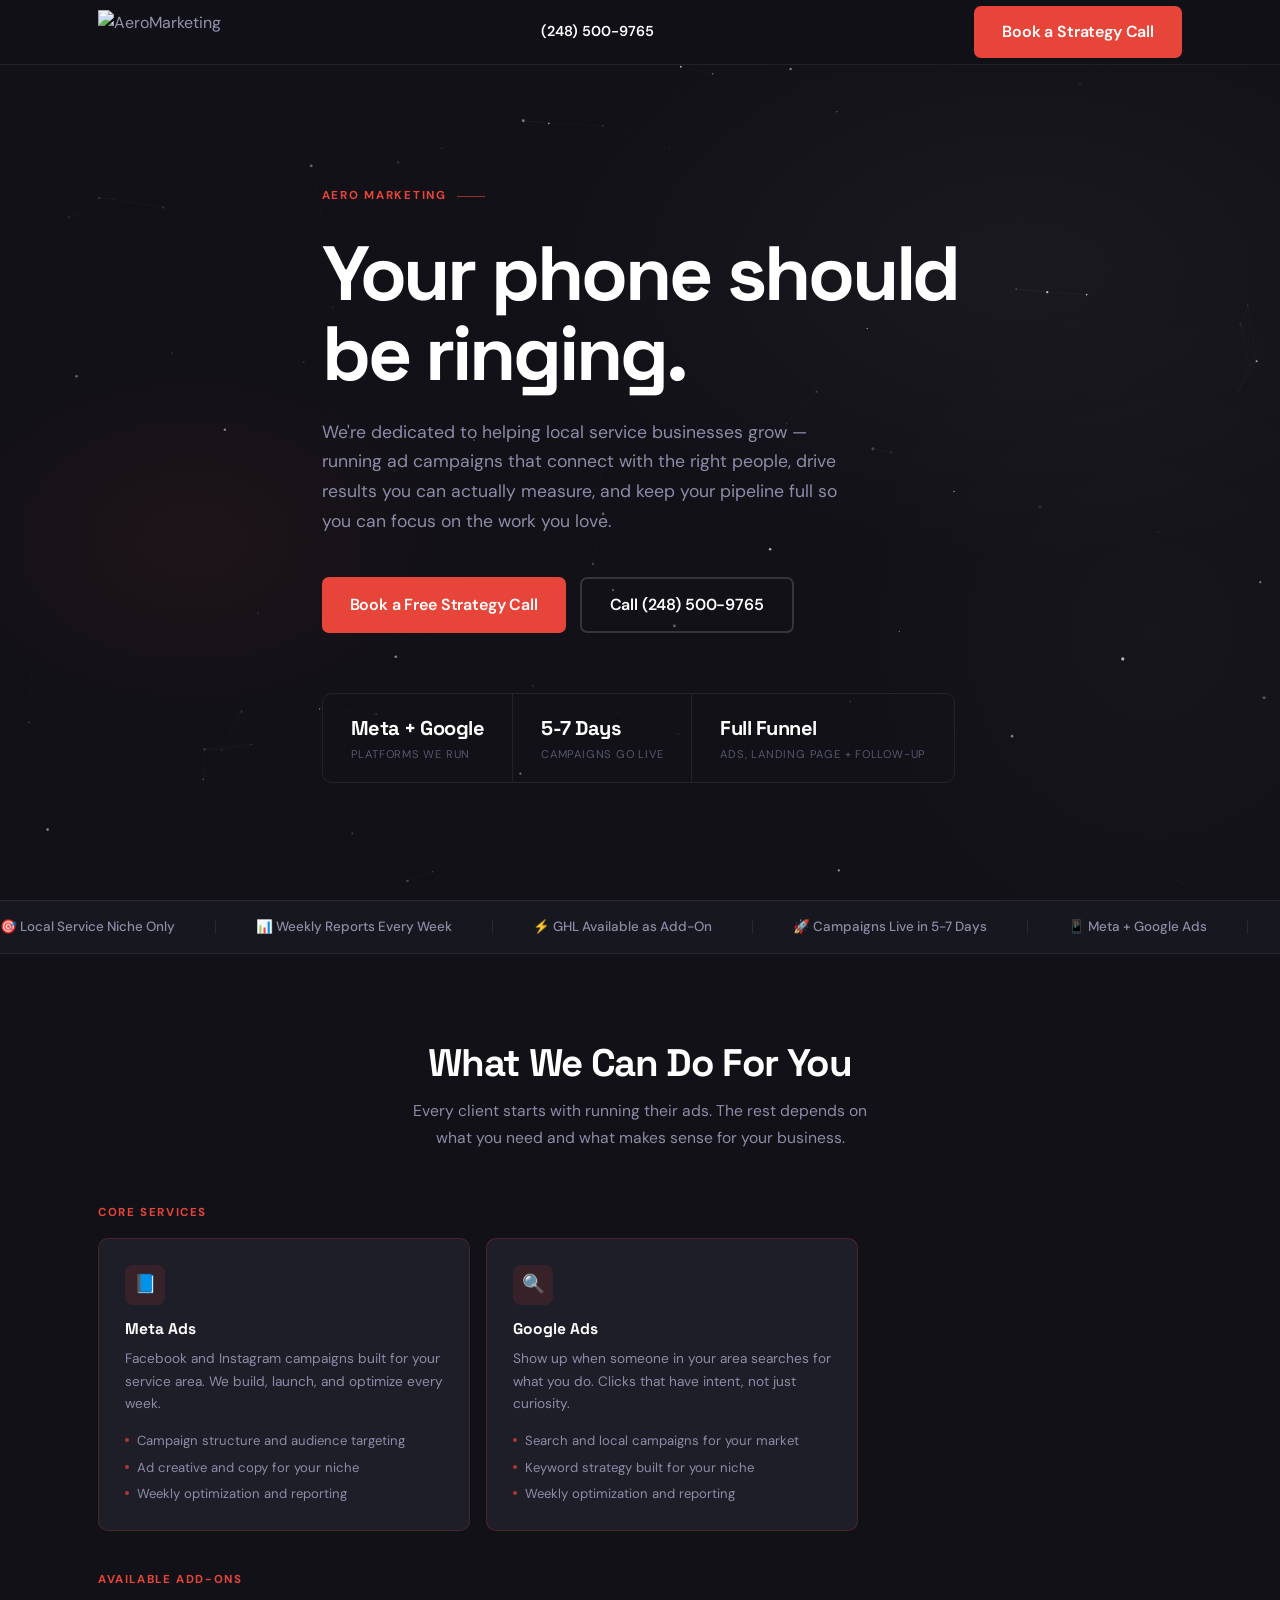
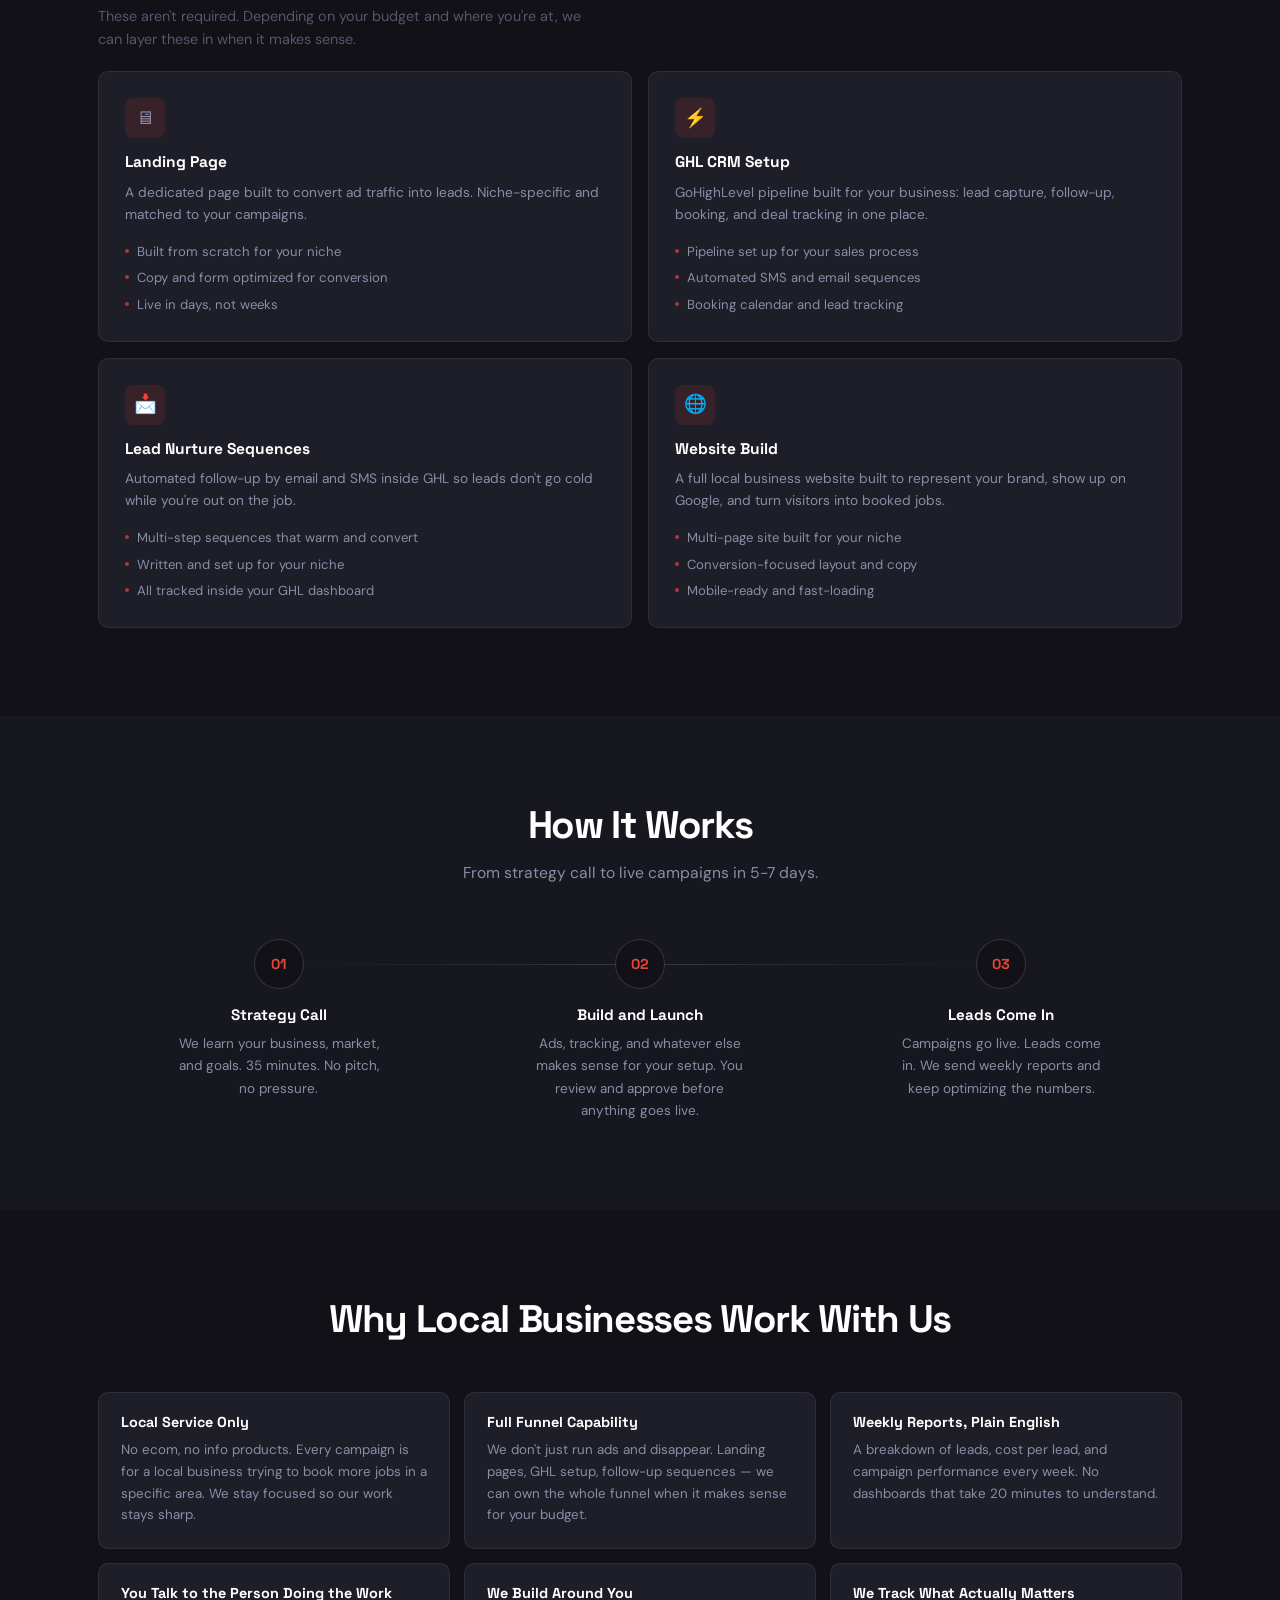
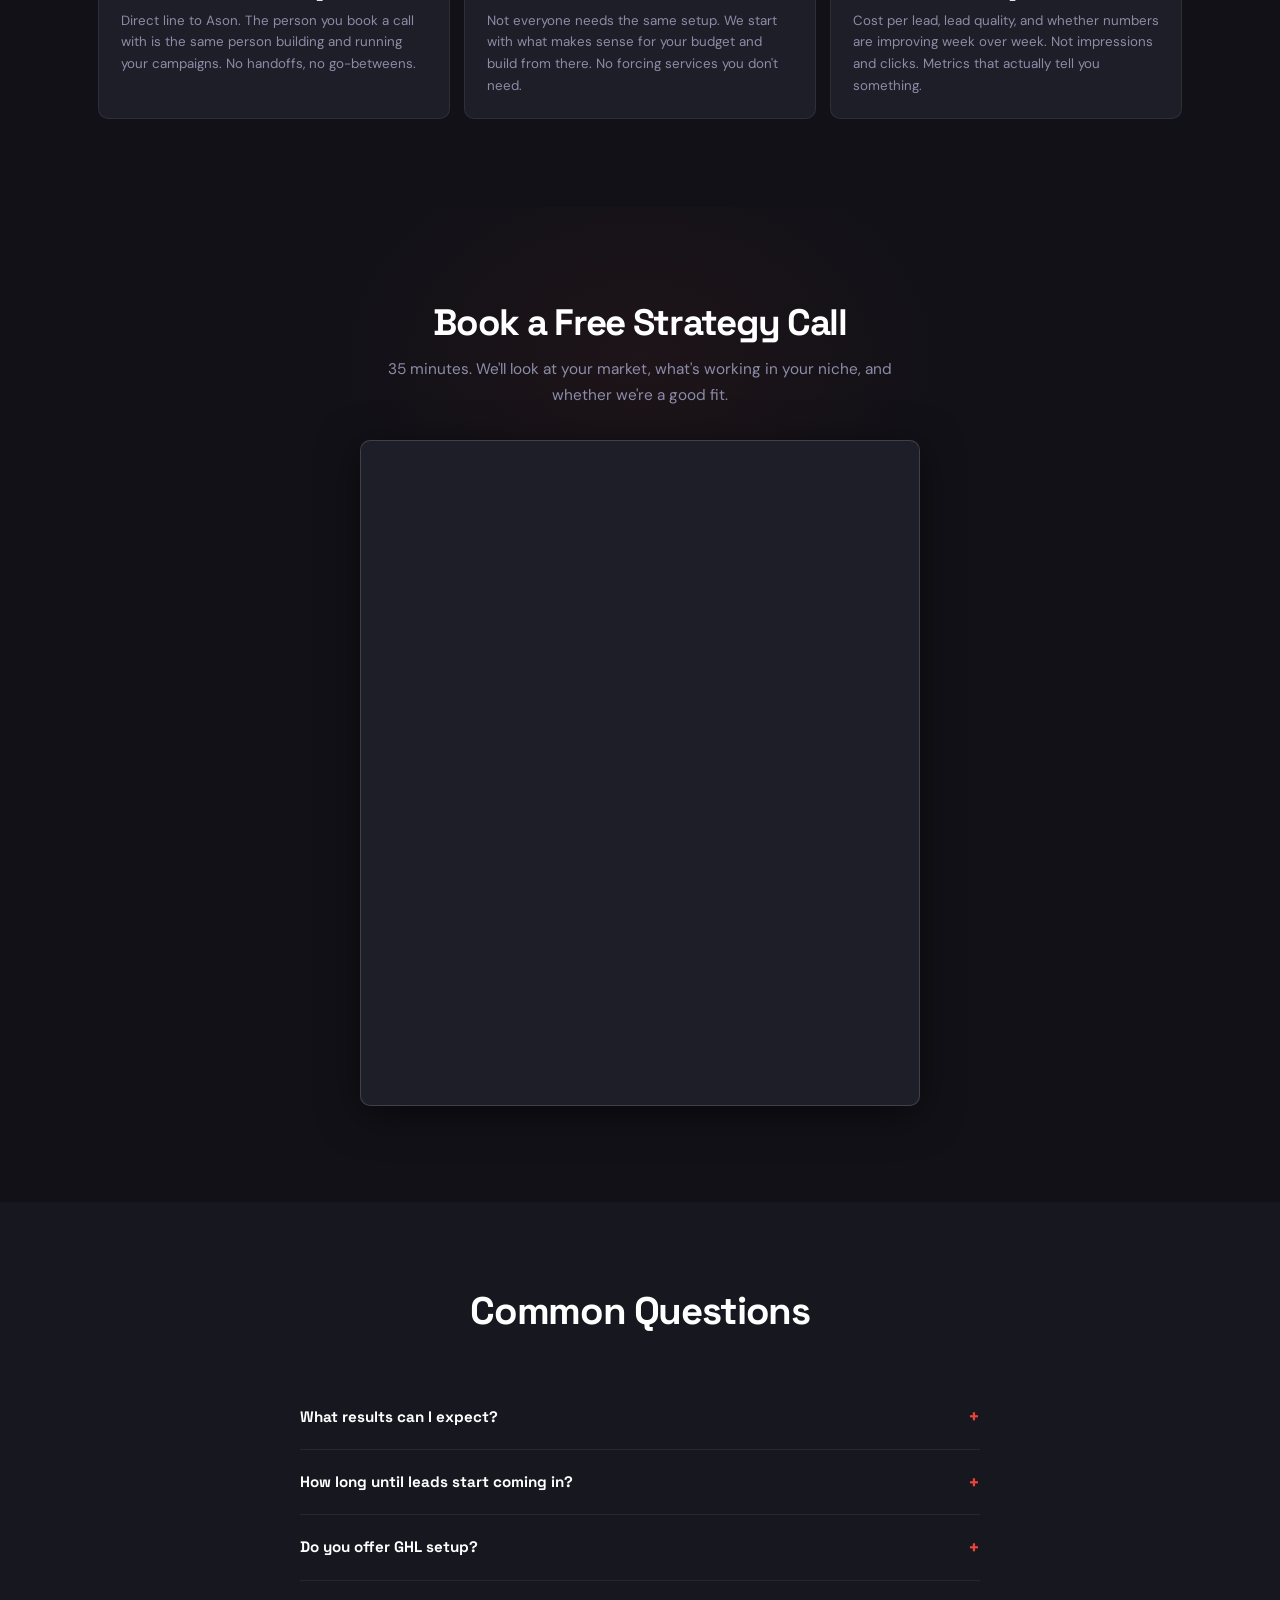
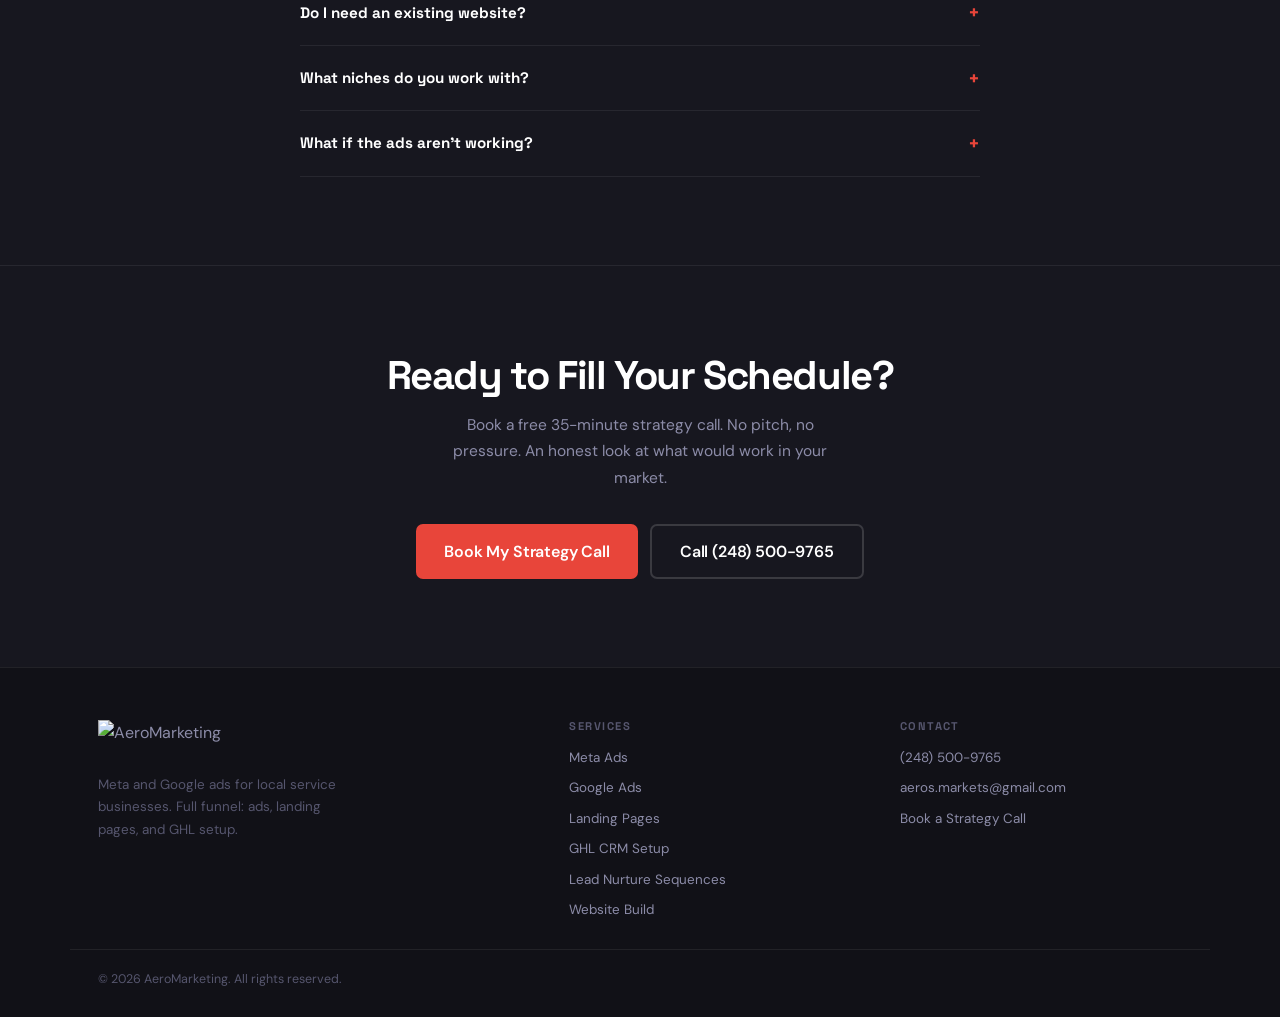
==== index.html @ 4df138ef "Add files via upload" ====
<!DOCTYPE html>
<html lang="en">
<head>
  <meta charset="UTF-8" />
  <meta name="viewport" content="width=device-width, initial-scale=1.0" />
  <title>AeroMarketing — Digital Marketing for Local Service Businesses</title>
  <meta name="description" content="AeroMarketing runs Meta and Google ads for local service businesses. More leads, more booked jobs. Book a free 35-min strategy call today." />
  <meta property="og:title" content="AeroMarketing — More Booked Jobs for Local Service Businesses" />
  <meta property="og:description" content="We run Meta and Google ads for local service businesses. Full funnel: ads, landing pages, GHL follow-up. Book a free strategy call." />
  <meta property="og:type" content="website" />
  <link rel="icon" type="image/png" href="Aero%20M%20png/ChatGPT%20Image%20Apr%2022%2C%202026%2C%2007_23_41%20PM.png" />
  <meta property="og:image" content="https://www.aeromarketing.org/Aero%20M%20png/ChatGPT%20Image%20Apr%2022%2C%202026%2C%2007_21_55%20PM.png" />
  <link rel="preconnect" href="https://fonts.googleapis.com" />
  <link rel="preconnect" href="https://fonts.gstatic.com" crossorigin />
  <link href="https://fonts.googleapis.com/css2?family=Space+Grotesk:wght@600;700;800&family=DM+Sans:wght@400;500;600&display=swap" rel="stylesheet" />
  <script type="application/ld+json">
  {
    "@context": "https://schema.org",
    "@type": "ProfessionalService",
    "name": "AeroMarketing",
    "telephone": "+12485009765",
    "email": "aeros.markets@gmail.com",
    "address": { "@type": "PostalAddress" },
    "priceRange": "$$"
  }
  </script>
  <style>
    :root {
      --bg:        #111117;
      --bg2:       #17171F;
      --card:      #1E1E28;
      --accent:    #E8453A;
      --accent-h:  #D13B30;
      --white:     #FFFFFF;
      --heading:   #FFFFFF;
      --body:      #8C8CA8;
      --muted:     #56566E;
      --border:    rgba(255,255,255,0.07);
      --border-w:  rgba(255,255,255,0.15);
      --radius:    10px;
      --radius-btn:7px;
      --shadow:    0 8px 40px rgba(0,0,0,0.5);
      --font-h:    'Space Grotesk', sans-serif;
      --font-b:    'DM Sans', sans-serif;
      --max:       1140px;
    }

    *, *::before, *::after { box-sizing: border-box; margin: 0; padding: 0; }
    html { scroll-behavior: smooth; }
    body { font-family: var(--font-b); background: var(--bg); color: var(--body); line-height: 1.6; -webkit-font-smoothing: antialiased; }
    h1,h2,h3,h4 { font-family: var(--font-h); color: var(--heading); line-height: 1.1; }
    a { color: inherit; text-decoration: none; }
    img { display: block; max-width: 100%; height: auto; }
    .wrap { max-width: var(--max); margin: 0 auto; padding: 0 28px; }

    /* ANIMATIONS */
    @media (prefers-reduced-motion: no-preference) {
      .rev { opacity: 0; transform: translateY(22px); transition: opacity .6s cubic-bezier(.23,1,.32,1), transform .6s cubic-bezier(.23,1,.32,1); }
      .rev.on { opacity: 1; transform: none; }
      .rev[data-d="1"] { transition-delay: 80ms; }
      .rev[data-d="2"] { transition-delay: 160ms; }
      .rev[data-d="3"] { transition-delay: 240ms; }
      .rev[data-d="4"] { transition-delay: 320ms; }
      .rev[data-d="5"] { transition-delay: 400ms; }
    }

    /* BUTTONS */
    .btn { display: inline-flex; align-items: center; justify-content: center; gap: 8px; font-family: var(--font-b); font-weight: 600; font-size: 1rem; min-height: 50px; padding: 13px 28px; border-radius: var(--radius-btn); border: none; cursor: pointer; text-decoration: none; white-space: nowrap; letter-spacing: -.01em; transition: background .18s cubic-bezier(.23,1,.32,1), transform .18s cubic-bezier(.23,1,.32,1), border-color .18s; }
    .btn-p { background: var(--accent); color: #fff; }
    .btn-o { background: transparent; color: var(--white); border: 2px solid var(--border-w); }
    @media (hover:hover) and (pointer:fine) {
      .btn-p:hover { background: var(--accent-h); transform: translateY(-2px); }
      .btn-o:hover { border-color: rgba(255,255,255,0.4); background: rgba(255,255,255,0.04); }
    }
    .btn-p:active, .btn-o:active { transform: scale(.97); transition-duration: 80ms; }

    /* HEADER */
    .hdr { position: fixed; top: 0; left: 0; right: 0; z-index: 200; background: rgba(17,17,23,.92); backdrop-filter: blur(18px); -webkit-backdrop-filter: blur(18px); border-bottom: 1px solid var(--border); }
    .hdr-in { max-width: var(--max); margin: 0 auto; padding: 0 28px; height: 64px; display: flex; align-items: center; justify-content: space-between; gap: 20px; }
    .hdr-logo img { height: 44px; width: auto; mix-blend-mode: screen; }
    .hdr-phone { font-weight: 600; font-size: .9rem; color: var(--heading); }
    .hdr-phone a { color: var(--heading); }
    @media (max-width: 768px) { .hdr-phone { display: none; } .hdr-in .btn { padding: 10px 16px; font-size: .875rem; min-height: 42px; } }

    /* HERO — full width, no fake visuals */
    .hero {
      min-height: 100dvh;
      display: flex; align-items: center;
      padding-top: 64px;
      position: relative; overflow: hidden;
    }
    /* Brand swoosh — animated orbs that slowly breathe */
    .hero::before {
      content: '';
      position: absolute; inset: 0;
      background:
        radial-gradient(ellipse 70% 60% at 80% 30%, rgba(255,255,255,0.035) 0%, transparent 55%),
        radial-gradient(ellipse 50% 80% at 90% 70%, rgba(255,255,255,0.02) 0%, transparent 50%),
        radial-gradient(ellipse 40% 40% at 15% 60%, rgba(232,69,58,0.06) 0%, transparent 55%);
      pointer-events: none;
      animation: hero-orb-pulse 16s ease-in-out infinite alternate;
    }
    @keyframes hero-orb-pulse {
      0%   { transform: scale(1) translate(0, 0); opacity: 1; }
      50%  { transform: scale(1.07) translate(1.5%, -2%); opacity: 0.82; }
      100% { transform: scale(0.96) translate(-1%, 1.5%); opacity: 0.95; }
    }
    .hero-inner { position: relative; z-index: 1; padding: 80px 0; }
    .hero-label {
      display: inline-flex; align-items: center; gap: 10px;
      font-size: .72rem; font-weight: 700; letter-spacing: .15em; text-transform: uppercase;
      color: var(--accent); margin-bottom: 28px;
    }
    .hero-label::after { content: ''; width: 28px; height: 1px; background: var(--accent); opacity: .6; }
    .hero h1 {
      font-size: clamp(2.8rem, 6vw, 5rem);
      font-weight: 800; letter-spacing: -.04em;
      color: var(--white); max-width: 760px;
      line-height: 1.04; margin-bottom: 24px;
    }
    .hero-sub {
      font-size: 1.1rem; color: var(--body);
      max-width: 520px; margin-bottom: 40px; line-height: 1.7;
    }
    .hero-ctas { display: flex; gap: 14px; flex-wrap: wrap; margin-bottom: 60px; }
    .hero-stats { display: flex; gap: 0; flex-wrap: wrap; border: 1px solid var(--border); border-radius: var(--radius); overflow: hidden; width: fit-content; }
    .hero-stat { padding: 18px 28px; border-right: 1px solid var(--border); }
    .hero-stat:last-child { border-right: none; }
    .stat-v { display: block; font-family: var(--font-h); font-size: 1.25rem; font-weight: 800; color: var(--white); letter-spacing: -.025em; }
    .stat-l { display: block; font-size: .7rem; color: var(--muted); letter-spacing: .07em; text-transform: uppercase; margin-top: 2px; }
    @media (max-width: 640px) { .hero h1 { font-size: clamp(2.2rem, 9vw, 3rem); } .hero-stats { width: 100%; } .hero-stat { flex: 1; padding: 14px 16px; } }

    /* TRUST BAR */
    .trust { background: var(--bg2); border-top: 1px solid var(--border); border-bottom: 1px solid var(--border); padding: 15px 0; overflow: hidden; }
    .trust-track { display: flex; align-items: center; gap: 40px; width: max-content; animation: trust-scroll 24s linear infinite; }
    .trust:hover .trust-track { animation-play-state: paused; }
    @keyframes trust-scroll { from { transform: translateX(0); } to { transform: translateX(-50%); } }
    .ti { display: flex; align-items: center; gap: 8px; font-size: .84rem; font-weight: 500; color: var(--body); white-space: nowrap; }
    .ti-sep { width: 1px; height: 14px; background: var(--border); flex-shrink: 0; }
    @media (max-width: 640px) { .ti-sep { display: none; } }

    /* SECTIONS */
    .sec { padding: 88px 0; }
    .sec-alt { background: var(--bg2); }
    .sec-hd { text-align: center; margin-bottom: 52px; }
    .sec-hd h2 { font-size: clamp(1.7rem, 3vw, 2.4rem); font-weight: 800; letter-spacing: -.035em; margin-bottom: 14px; }
    .sec-hd p { font-size: .98rem; color: var(--body); max-width: 480px; margin: 0 auto; line-height: 1.72; }

    /* SERVICES */
    .svc-label { font-size: .72rem; font-weight: 700; letter-spacing: .14em; text-transform: uppercase; color: var(--accent); margin-bottom: 16px; }
    .svc-addon-note { font-size: .9rem; color: var(--muted); margin-bottom: 20px; max-width: 500px; line-height: 1.6; }
    .svc-grid { display: grid; grid-template-columns: repeat(3,1fr); gap: 16px; }
    .svc-core { grid-template-columns: repeat(2,1fr); max-width: 760px; }
    .svc-addons { grid-template-columns: repeat(2,1fr); }
    @media (max-width: 880px) { .svc-grid { grid-template-columns: repeat(2,1fr); } .svc-core { max-width: 100%; } }
    @media (max-width: 520px) { .svc-grid { grid-template-columns: 1fr; } .svc-core { grid-template-columns: 1fr; } .svc-addons { grid-template-columns: 1fr; } }
    .svc-card { background: var(--card); border: 1px solid var(--border); border-radius: var(--radius); padding: 26px; transition: border-color .2s cubic-bezier(.23,1,.32,1), transform .2s cubic-bezier(.23,1,.32,1); }
    .svc-featured { border-color: rgba(232,69,58,0.2); }
    @media (hover:hover) and (pointer:fine) { .svc-card:hover { border-color: rgba(232,69,58,0.4); transform: translateY(-3px); } }
    .svc-icon { width: 40px; height: 40px; background: rgba(232,69,58,0.12); border-radius: 8px; display: flex; align-items: center; justify-content: center; font-size: 1.15rem; margin-bottom: 16px; }
    .svc-card h3 { font-size: .97rem; font-weight: 700; margin-bottom: 9px; }
    .svc-card p { font-size: .855rem; color: var(--body); line-height: 1.65; margin-bottom: 16px; }
    .svc-list { list-style: none; display: flex; flex-direction: column; gap: 7px; }
    .svc-list li { font-size: .82rem; color: var(--body); display: flex; align-items: flex-start; gap: 8px; line-height: 1.5; }
    .svc-list li::before { content: ''; width: 4px; height: 4px; background: var(--accent); border-radius: 50%; flex-shrink: 0; margin-top: 7px; opacity: .7; }

    /* PROCESS */
    .proc-grid { display: grid; grid-template-columns: repeat(3,1fr); position: relative; }
    .proc-line { position: absolute; top: 25px; left: calc(16.67% + 16px); right: calc(16.67% + 16px); height: 1px; background: linear-gradient(90deg, transparent, var(--border-w), transparent); }
    @media (max-width: 720px) { .proc-grid { grid-template-columns: 1fr; gap: 32px; } .proc-line { display: none; } }
    .proc-step { padding: 0 20px; text-align: center; }
    .proc-num { width: 50px; height: 50px; background: var(--bg); border: 1px solid var(--border-w); border-radius: 50%; display: flex; align-items: center; justify-content: center; font-family: var(--font-h); font-size: .9rem; font-weight: 800; color: var(--accent); margin: 0 auto 18px; position: relative; z-index: 1; }
    .proc-step h3 { font-size: .95rem; font-weight: 700; color: var(--white); margin-bottom: 9px; }
    .proc-step p { font-size: .845rem; color: var(--body); line-height: 1.65; max-width: 210px; margin: 0 auto; }

    /* WHY */
    .why-grid { display: grid; grid-template-columns: repeat(3,1fr); gap: 14px; }
    @media (max-width: 880px) { .why-grid { grid-template-columns: repeat(2,1fr); } }
    @media (max-width: 520px) { .why-grid { grid-template-columns: 1fr; } }
    .why-card { background: var(--card); border: 1px solid var(--border); border-radius: var(--radius); padding: 22px; transition: border-color .2s cubic-bezier(.23,1,.32,1); }
    @media (hover:hover) and (pointer:fine) { .why-card:hover { border-color: var(--border-w); } }
    .why-card h4 { font-size: .9rem; font-weight: 700; color: var(--white); margin-bottom: 8px; }
    .why-card p { font-size: .835rem; color: var(--body); line-height: 1.62; }

    /* BOOKING */
    .book-sec { padding: 96px 0; background: var(--bg); position: relative; overflow: hidden; }
    .book-sec::before { content: ''; position: absolute; top: -10%; left: 50%; transform: translateX(-50%); width: 700px; height: 500px; background: radial-gradient(ellipse, rgba(232,69,58,0.06) 0%, transparent 65%); pointer-events: none; }
    .book-wrap { max-width: 560px; margin: 0 auto; position: relative; }
    .book-hd { text-align: center; margin-bottom: 32px; }
    .book-hd h2 { font-size: clamp(1.7rem, 3vw, 2.3rem); font-weight: 800; letter-spacing: -.035em; margin-bottom: 12px; }
    .book-hd p { font-size: .96rem; color: var(--body); line-height: 1.72; }

    /* Form card */
    .form-card { background: var(--card); border: 1px solid var(--border-w); border-radius: var(--radius); padding: 32px; box-shadow: var(--shadow); }
    .ghl-slot { min-height: 8px; }
    #ghl-calendar { width: 100%; }
    #ghl-calendar iframe { width: 100%; min-height: 600px; border: none; border-radius: var(--radius); display: block; }

    /* FAQ */
    .faq-wrap { max-width: 680px; margin: 0 auto; }
    .faq-item { border-bottom: 1px solid var(--border); }
    .faq-q { display: flex; align-items: center; justify-content: space-between; padding: 20px 0; cursor: pointer; font-family: var(--font-h); font-size: .95rem; font-weight: 700; color: var(--white); gap: 16px; user-select: none; }
    .faq-ico { font-size: 1.2rem; color: var(--accent); flex-shrink: 0; line-height: 1; transition: transform .3s cubic-bezier(.23,1,.32,1); }
    .faq-item.on .faq-ico { transform: rotate(45deg); }
    .faq-a { max-height: 0; overflow: hidden; transition: max-height .4s cubic-bezier(.23,1,.32,1), padding-bottom .3s cubic-bezier(.23,1,.32,1); }
    .faq-item.on .faq-a { max-height: 280px; padding-bottom: 18px; }
    .faq-a p { font-size: .91rem; color: var(--body); line-height: 1.75; }

    /* FINAL CTA */
    .fcta { background: var(--bg2); text-align: center; padding: 88px 24px; border-top: 1px solid var(--border); }
    .fcta h2 { font-size: clamp(1.65rem, 3.2vw, 2.5rem); font-weight: 800; letter-spacing: -.035em; margin-bottom: 14px; max-width: 540px; margin-left: auto; margin-right: auto; }
    .fcta p { font-size: .97rem; color: var(--body); margin-bottom: 32px; max-width: 400px; margin-left: auto; margin-right: auto; line-height: 1.72; }
    .fcta-btns { display: flex; gap: 12px; justify-content: center; flex-wrap: wrap; }

    /* FOOTER */
    .footer { background: var(--bg); border-top: 1px solid var(--border); padding: 52px 0 28px; }
    .footer-in { max-width: var(--max); margin: 0 auto; padding: 0 28px; display: grid; grid-template-columns: 1.5fr 1fr 1fr; gap: 48px; }
    @media (max-width: 720px) { .footer-in { grid-template-columns: 1fr; gap: 28px; } }
    .footer-logo img { height: 40px; margin-bottom: 14px; }
    .footer-tag { font-size: .84rem; color: var(--muted); line-height: 1.65; max-width: 250px; }
    .fc h4 { font-size: .7rem; font-weight: 700; letter-spacing: .13em; text-transform: uppercase; color: var(--muted); margin-bottom: 14px; }
    .fc ul { list-style: none; display: flex; flex-direction: column; gap: 9px; }
    .fc ul li { font-size: .84rem; color: var(--body); }
    .fc ul li a { color: var(--body); transition: color .15s; }
    @media (hover:hover) and (pointer:fine) { .fc ul li a:hover { color: var(--white); } }
    .footer-bot { max-width: var(--max); margin: 28px auto 0; padding: 20px 28px 0; border-top: 1px solid var(--border); display: flex; align-items: center; justify-content: space-between; flex-wrap: wrap; gap: 10px; }
    .footer-copy { font-size: .78rem; color: var(--muted); }

    /* MOBILE STICKY */
    @media (max-width: 768px) {
      .mob-sticky { position: fixed; bottom: 0; left: 0; right: 0; z-index: 999; display: flex; background: #1A1A22; border-top: 1px solid var(--border-w); padding: 10px 14px; gap: 9px; }
      .mob-sticky a { flex: 1; min-height: 48px; font-size: .88rem; }
      body { padding-bottom: 72px; }
    }
    @media (min-width: 769px) { .mob-sticky { display: none; } }
  </style>
</head>
<body>

<!-- HEADER -->
<header class="hdr">
  <div class="hdr-in">
    <div class="hdr-logo">
      <a href="#top"><img src="Aero%20M%20png/ChatGPT%20Image%20May%202%2C%202026%2C%2001_08_18%20PM.png" alt="AeroMarketing" /></a>
    </div>
    <div class="hdr-phone"><a href="tel:+12485009765">(248) 500-9765</a></div>
    <a href="#booking" class="btn btn-p">Book a Strategy Call</a>
  </div>
</header>

<!-- HERO -->
<section class="hero" id="top">
  <canvas id="hero-cvs" style="position:absolute;inset:0;width:100%;height:100%;pointer-events:none;z-index:0;"></canvas>
  <div class="wrap hero-inner">
    <div class="hero-label rev">Aero Marketing</div>
    <h1 class="rev" data-d="1">Your phone should<br />be ringing.</h1>
    <p class="hero-sub rev" data-d="2">We're dedicated to helping local service businesses grow — running ad campaigns that connect with the right people, drive results you can actually measure, and keep your pipeline full so you can focus on the work you love.</p>
    <div class="hero-ctas rev" data-d="3">
      <a href="#booking" class="btn btn-p">Book a Free Strategy Call</a>
      <a href="tel:+12485009765" class="btn btn-o">Call (248) 500-9765</a>
    </div>
    <div class="hero-stats rev" data-d="4">
      <div class="hero-stat">
        <span class="stat-v">Meta + Google</span>
        <span class="stat-l">Platforms we run</span>
      </div>
      <div class="hero-stat">
        <span class="stat-v">5-7 Days</span>
        <span class="stat-l">Campaigns go live</span>
      </div>
      <div class="hero-stat">
        <span class="stat-v">Full Funnel</span>
        <span class="stat-l">Ads, landing page + follow-up</span>
      </div>
    </div>
  </div>
</section>

<!-- TRUST BAR -->
<div class="trust">
  <div class="trust-track">
    <div class="ti">🎯 Local Service Niche Only</div>
    <div class="ti-sep"></div>
    <div class="ti">📊 Weekly Reports Every Week</div>
    <div class="ti-sep"></div>
    <div class="ti">⚡ GHL Available as Add-On</div>
    <div class="ti-sep"></div>
    <div class="ti">🚀 Campaigns Live in 5-7 Days</div>
    <div class="ti-sep"></div>
    <div class="ti">📱 Meta + Google Ads</div>
    <div class="ti-sep"></div>
    <div class="ti">💬 Direct Line to Your Strategist</div>
    <div class="ti-sep"></div>
    <!-- duplicate for seamless loop -->
    <div class="ti">🎯 Local Service Niche Only</div>
    <div class="ti-sep"></div>
    <div class="ti">📊 Weekly Reports Every Week</div>
    <div class="ti-sep"></div>
    <div class="ti">⚡ GHL Available as Add-On</div>
    <div class="ti-sep"></div>
    <div class="ti">🚀 Campaigns Live in 5-7 Days</div>
    <div class="ti-sep"></div>
    <div class="ti">📱 Meta + Google Ads</div>
    <div class="ti-sep"></div>
    <div class="ti">💬 Direct Line to Your Strategist</div>
    <div class="ti-sep"></div>
  </div>
</div>

<!-- SERVICES -->
<section class="sec" id="services">
  <div class="wrap">
    <div class="sec-hd">
      <h2 class="rev">What We Can Do For You</h2>
      <p class="rev" data-d="1">Every client starts with running their ads. The rest depends on what you need and what makes sense for your business.</p>
    </div>

    <div class="svc-label rev">Core Services</div>
    <div class="svc-grid svc-core">
      <div class="svc-card svc-featured rev">
        <div class="svc-icon">📘</div>
        <h3>Meta Ads</h3>
        <p>Facebook and Instagram campaigns built for your service area. We build, launch, and optimize every week.</p>
        <ul class="svc-list">
          <li>Campaign structure and audience targeting</li>
          <li>Ad creative and copy for your niche</li>
          <li>Weekly optimization and reporting</li>
        </ul>
      </div>
      <div class="svc-card svc-featured rev" data-d="1">
        <div class="svc-icon">🔍</div>
        <h3>Google Ads</h3>
        <p>Show up when someone in your area searches for what you do. Clicks that have intent, not just curiosity.</p>
        <ul class="svc-list">
          <li>Search and local campaigns for your market</li>
          <li>Keyword strategy built for your niche</li>
          <li>Weekly optimization and reporting</li>
        </ul>
      </div>
    </div>

    <div class="svc-label rev" style="margin-top:40px">Available Add-Ons</div>
    <p class="svc-addon-note rev" data-d="1">These aren't required. Depending on your budget and where you're at, we can layer these in when it makes sense.</p>
    <div class="svc-grid svc-addons">
      <div class="svc-card rev" data-d="1">
        <div class="svc-icon">🖥</div>
        <h3>Landing Page</h3>
        <p>A dedicated page built to convert ad traffic into leads. Niche-specific and matched to your campaigns.</p>
        <ul class="svc-list">
          <li>Built from scratch for your niche</li>
          <li>Copy and form optimized for conversion</li>
          <li>Live in days, not weeks</li>
        </ul>
      </div>
      <div class="svc-card rev" data-d="2">
        <div class="svc-icon">⚡</div>
        <h3>GHL CRM Setup</h3>
        <p>GoHighLevel pipeline built for your business: lead capture, follow-up, booking, and deal tracking in one place.</p>
        <ul class="svc-list">
          <li>Pipeline set up for your sales process</li>
          <li>Automated SMS and email sequences</li>
          <li>Booking calendar and lead tracking</li>
        </ul>
      </div>
      <div class="svc-card rev" data-d="3">
        <div class="svc-icon">📩</div>
        <h3>Lead Nurture Sequences</h3>
        <p>Automated follow-up by email and SMS inside GHL so leads don't go cold while you're out on the job.</p>
        <ul class="svc-list">
          <li>Multi-step sequences that warm and convert</li>
          <li>Written and set up for your niche</li>
          <li>All tracked inside your GHL dashboard</li>
        </ul>
      </div>
      <div class="svc-card rev" data-d="4">
        <div class="svc-icon">🌐</div>
        <h3>Website Build</h3>
        <p>A full local business website built to represent your brand, show up on Google, and turn visitors into booked jobs.</p>
        <ul class="svc-list">
          <li>Multi-page site built for your niche</li>
          <li>Conversion-focused layout and copy</li>
          <li>Mobile-ready and fast-loading</li>
        </ul>
      </div>
    </div>
  </div>
</section>

<!-- PROCESS -->
<section class="sec sec-alt" id="process">
  <div class="wrap">
    <div class="sec-hd">
      <h2 class="rev">How It Works</h2>
      <p class="rev" data-d="1">From strategy call to live campaigns in 5-7 days.</p>
    </div>
    <div class="proc-grid">
      <div class="proc-line"></div>
      <div class="proc-step rev">
        <div class="proc-num">01</div>
        <h3>Strategy Call</h3>
        <p>We learn your business, market, and goals. 35 minutes. No pitch, no pressure.</p>
      </div>
      <div class="proc-step rev" data-d="1">
        <div class="proc-num">02</div>
        <h3>Build and Launch</h3>
        <p>Ads, tracking, and whatever else makes sense for your setup. You review and approve before anything goes live.</p>
      </div>
      <div class="proc-step rev" data-d="2">
        <div class="proc-num">03</div>
        <h3>Leads Come In</h3>
        <p>Campaigns go live. Leads come in. We send weekly reports and keep optimizing the numbers.</p>
      </div>
    </div>
  </div>
</section>

<!-- WHY US -->
<section class="sec" id="why">
  <div class="wrap">
    <div class="sec-hd">
      <h2 class="rev">Why Local Businesses Work With Us</h2>
    </div>
    <div class="why-grid">
      <div class="why-card rev">
        <h4>Local Service Only</h4>
        <p>No ecom, no info products. Every campaign is for a local business trying to book more jobs in a specific area. We stay focused so our work stays sharp.</p>
      </div>
      <div class="why-card rev" data-d="1">
        <h4>Full Funnel Capability</h4>
        <p>We don't just run ads and disappear. Landing pages, GHL setup, follow-up sequences — we can own the whole funnel when it makes sense for your budget.</p>
      </div>
      <div class="why-card rev" data-d="2">
        <h4>Weekly Reports, Plain English</h4>
        <p>A breakdown of leads, cost per lead, and campaign performance every week. No dashboards that take 20 minutes to understand.</p>
      </div>
      <div class="why-card rev" data-d="3">
        <h4>You Talk to the Person Doing the Work</h4>
        <p>Direct line to Ason. The person you book a call with is the same person building and running your campaigns. No handoffs, no go-betweens.</p>
      </div>
      <div class="why-card rev" data-d="4">
        <h4>We Build Around You</h4>
        <p>Not everyone needs the same setup. We start with what makes sense for your budget and build from there. No forcing services you don't need.</p>
      </div>
      <div class="why-card rev" data-d="5">
        <h4>We Track What Actually Matters</h4>
        <p>Cost per lead, lead quality, and whether numbers are improving week over week. Not impressions and clicks. Metrics that actually tell you something.</p>
      </div>
    </div>
  </div>
</section>

<!-- BOOKING -->
<section class="book-sec" id="booking">
  <div class="wrap">
    <div class="book-wrap">
      <div class="book-hd">
        <h2 class="rev">Book a Free Strategy Call</h2>
        <p class="rev" data-d="1">35 minutes. We'll look at your market, what's working in your niche, and whether we're a good fit.</p>
      </div>
      <div class="form-card rev" data-d="2">
        <div id="ghl-calendar">
          <iframe src="https://api.leadconnectorhq.com/widget/booking/YIvQVUN5PK03oQmG3M1G" style="width: 100%;border:none;overflow: hidden;" scrolling="no" id="YIvQVUN5PK03oQmG3M1G_1781133193835"></iframe>
          <script src="https://link.msgsndr.com/js/form_embed.js" type="text/javascript"></script>
        </div>
      </div>
    </div>
  </div>
</section>

<!-- FAQ -->
<section class="sec sec-alt" id="faq">
  <div class="wrap">
    <div class="sec-hd">
      <h2 class="rev">Common Questions</h2>
    </div>
    <div class="faq-wrap rev">
      <div class="faq-item">
        <div class="faq-q">What results can I expect? <span class="faq-ico">+</span></div>
        <div class="faq-a"><p>We don't promise specific numbers. What we do is build campaigns around what's working in your niche right now, test fast, and optimize every week. The goal is a cost per lead that makes financial sense for your business.</p></div>
      </div>
      <div class="faq-item">
        <div class="faq-q">How long until leads start coming in? <span class="faq-ico">+</span></div>
        <div class="faq-a"><p>Most campaigns go live within 5-7 business days. Leads can come in on day one. The first 2-4 weeks is the learning phase where we tighten targeting and creative. Some find their rhythm in week one. Some take a month. Honest answer.</p></div>
      </div>
      <div class="faq-item">
        <div class="faq-q">Do you offer GHL setup? <span class="faq-ico">+</span></div>
        <div class="faq-a"><p>Yes, it's an available add-on. If you want your pipeline, follow-up sequences, and booking calendar set up inside GoHighLevel, we can build that out. It's not required - if you've already got a system that works or just want to start with ads, we can do that too.</p></div>
      </div>
      <div class="faq-item">
        <div class="faq-q">Do I need an existing website? <span class="faq-ico">+</span></div>
        <div class="faq-a"><p>No. We build a dedicated landing page for your campaigns. Purpose-built landing pages outperform regular websites for paid ad traffic every time. Your main site stays out of the equation.</p></div>
      </div>
      <div class="faq-item">
        <div class="faq-q">What niches do you work with? <span class="faq-ico">+</span></div>
        <div class="faq-a"><p>Window washing, concrete and hardscape, roofing, HVAC, and a few others. We stay focused so our campaigns stay sharp. If your niche isn't listed, book a call and we'll be straight with you about whether we can help.</p></div>
      </div>
      <div class="faq-item">
        <div class="faq-q">What if the ads aren't working? <span class="faq-ico">+</span></div>
        <div class="faq-a"><p>We optimize every week. If something isn't performing, we change it. You'll know exactly what's happening through plain-English weekly reports. We don't hide behind vanity metrics or wait for you to ask.</p></div>
      </div>
    </div>
  </div>
</section>

<!-- FINAL CTA -->
<section class="fcta">
  <h2 class="rev">Ready to Fill Your Schedule?</h2>
  <p class="rev" data-d="1">Book a free 35-minute strategy call. No pitch, no pressure. An honest look at what would work in your market.</p>
  <div class="fcta-btns rev" data-d="2">
    <a href="#booking" class="btn btn-p">Book My Strategy Call</a>
    <a href="tel:+12485009765" class="btn btn-o">Call (248) 500-9765</a>
  </div>
</section>

<!-- FOOTER -->
<footer class="footer">
  <div class="footer-in">
    <div>
      <div class="footer-logo">
        <img src="Aero%20M%20png/ChatGPT%20Image%20May%202%2C%202026%2C%2001_08_18%20PM.png" alt="AeroMarketing" />
      </div>
      <p class="footer-tag">Meta and Google ads for local service businesses. Full funnel: ads, landing pages, and GHL setup.</p>
    </div>
    <div class="fc">
      <h4>Services</h4>
      <ul>
        <li>Meta Ads</li>
        <li>Google Ads</li>
        <li>Landing Pages</li>
        <li>GHL CRM Setup</li>
        <li>Lead Nurture Sequences</li>
        <li>Website Build</li>
      </ul>
    </div>
    <div class="fc">
      <h4>Contact</h4>
      <ul>
        <li><a href="tel:+12485009765">(248) 500-9765</a></li>
        <li><a href="mailto:aeros.markets@gmail.com">aeros.markets@gmail.com</a></li>
        <li><a href="#booking">Book a Strategy Call</a></li>
      </ul>
    </div>
  </div>
  <div class="footer-bot">
    <p class="footer-copy">&copy; 2026 AeroMarketing. All rights reserved.</p>
  </div>
</footer>

<!-- MOBILE STICKY BAR -->
<div class="mob-sticky">
  <a href="tel:+12485009765" class="btn btn-o">📞 Call Now</a>
  <a href="#booking" class="btn btn-p">Book a Call</a>
</div>

<script>
  // Scroll reveal
  const obs = new IntersectionObserver((entries) => {
    entries.forEach(e => { if (e.isIntersecting) { e.target.classList.add('on'); obs.unobserve(e.target); } });
  }, { threshold: 0.1 });
  document.querySelectorAll('.rev').forEach(el => obs.observe(el));

  // FAQ accordion
  document.querySelectorAll('.faq-q').forEach(q => {
    q.addEventListener('click', () => {
      const item = q.parentElement;
      const isOpen = item.classList.contains('on');
      document.querySelectorAll('.faq-item').forEach(i => i.classList.remove('on'));
      if (!isOpen) item.classList.add('on');
    });
  });

  // Star field — hero background particles
  (function() {
    const cvs = document.getElementById('hero-cvs');
    if (!cvs) return;
    const ctx = cvs.getContext('2d');
    let W, H, pts = [];
    const COUNT = window.innerWidth < 768 ? 50 : 90;
    const LINK  = 130;

    function resize() {
      W = cvs.width  = cvs.offsetWidth;
      H = cvs.height = cvs.offsetHeight;
    }

    function mkPt() {
      return {
        x:  Math.random() * W,
        y:  Math.random() * H,
        vx: (Math.random() - 0.5) * 0.25,
        vy: (Math.random() - 0.5) * 0.25,
        r:  Math.random() * 1.2 + 0.4,
        a:  Math.random() * 0.55 + 0.2,
        ph: Math.random() * Math.PI * 2,
        sp: Math.random() * 0.012 + 0.004,
      };
    }

    function tick() {
      ctx.clearRect(0, 0, W, H);
      for (let i = 0; i < pts.length; i++) {
        const p = pts[i];
        p.ph += p.sp;
        p.x  += p.vx;
        p.y  += p.vy;
        if (p.x < 0) p.x = W;
        if (p.x > W) p.x = 0;
        if (p.y < 0) p.y = H;
        if (p.y > H) p.y = 0;
        const alpha = p.a * (0.55 + 0.45 * Math.sin(p.ph));
        ctx.beginPath();
        ctx.arc(p.x, p.y, p.r, 0, Math.PI * 2);
        ctx.fillStyle = `rgba(255,255,255,${alpha.toFixed(3)})`;
        ctx.fill();
        for (let j = i + 1; j < pts.length; j++) {
          const q  = pts[j];
          const dx = p.x - q.x;
          const dy = p.y - q.y;
          const d  = Math.sqrt(dx * dx + dy * dy);
          if (d < LINK) {
            ctx.beginPath();
            ctx.moveTo(p.x, p.y);
            ctx.lineTo(q.x, q.y);
            ctx.strokeStyle = `rgba(255,255,255,${((1 - d / LINK) * 0.07).toFixed(3)})`;
            ctx.lineWidth = 0.5;
            ctx.stroke();
          }
        }
      }
      requestAnimationFrame(tick);
    }

    window.addEventListener('resize', resize);
    resize();
    pts = Array.from({ length: COUNT }, mkPt);
    tick();
  })();
</script>
</body>
</html>
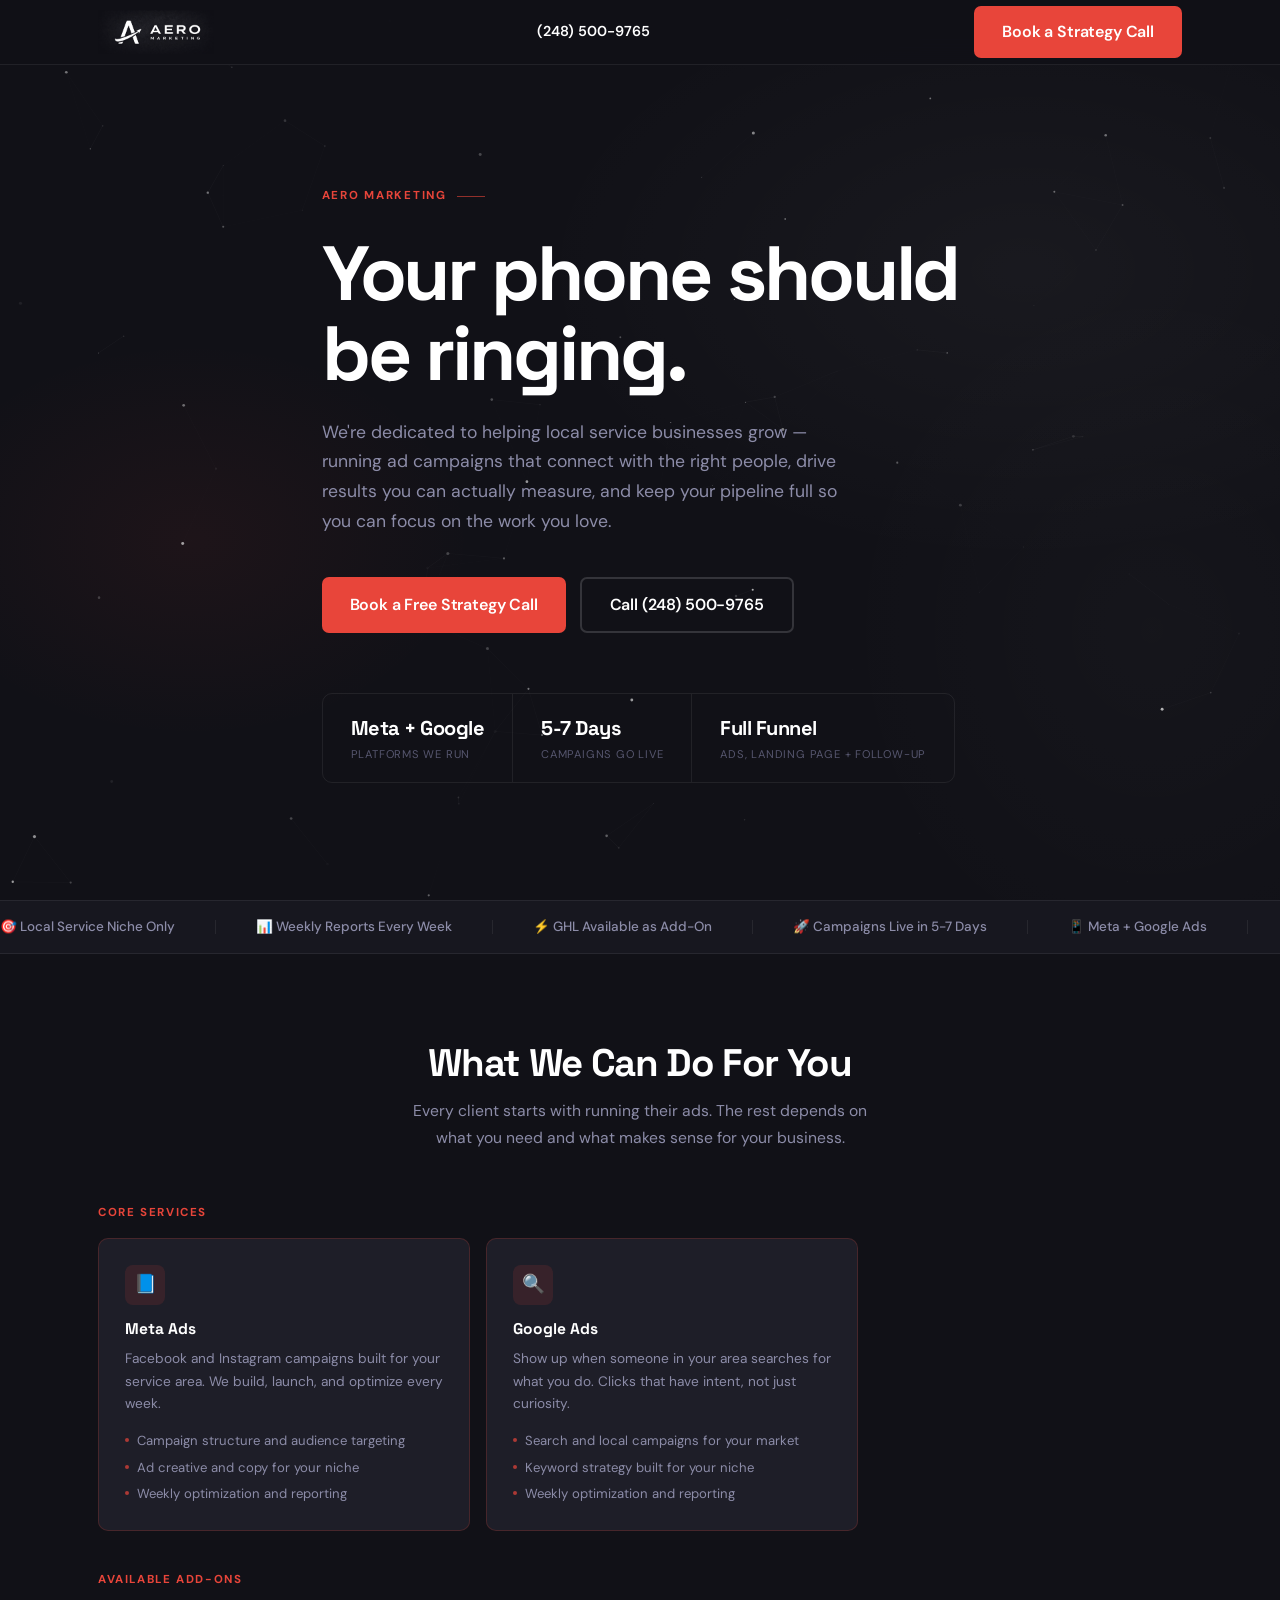
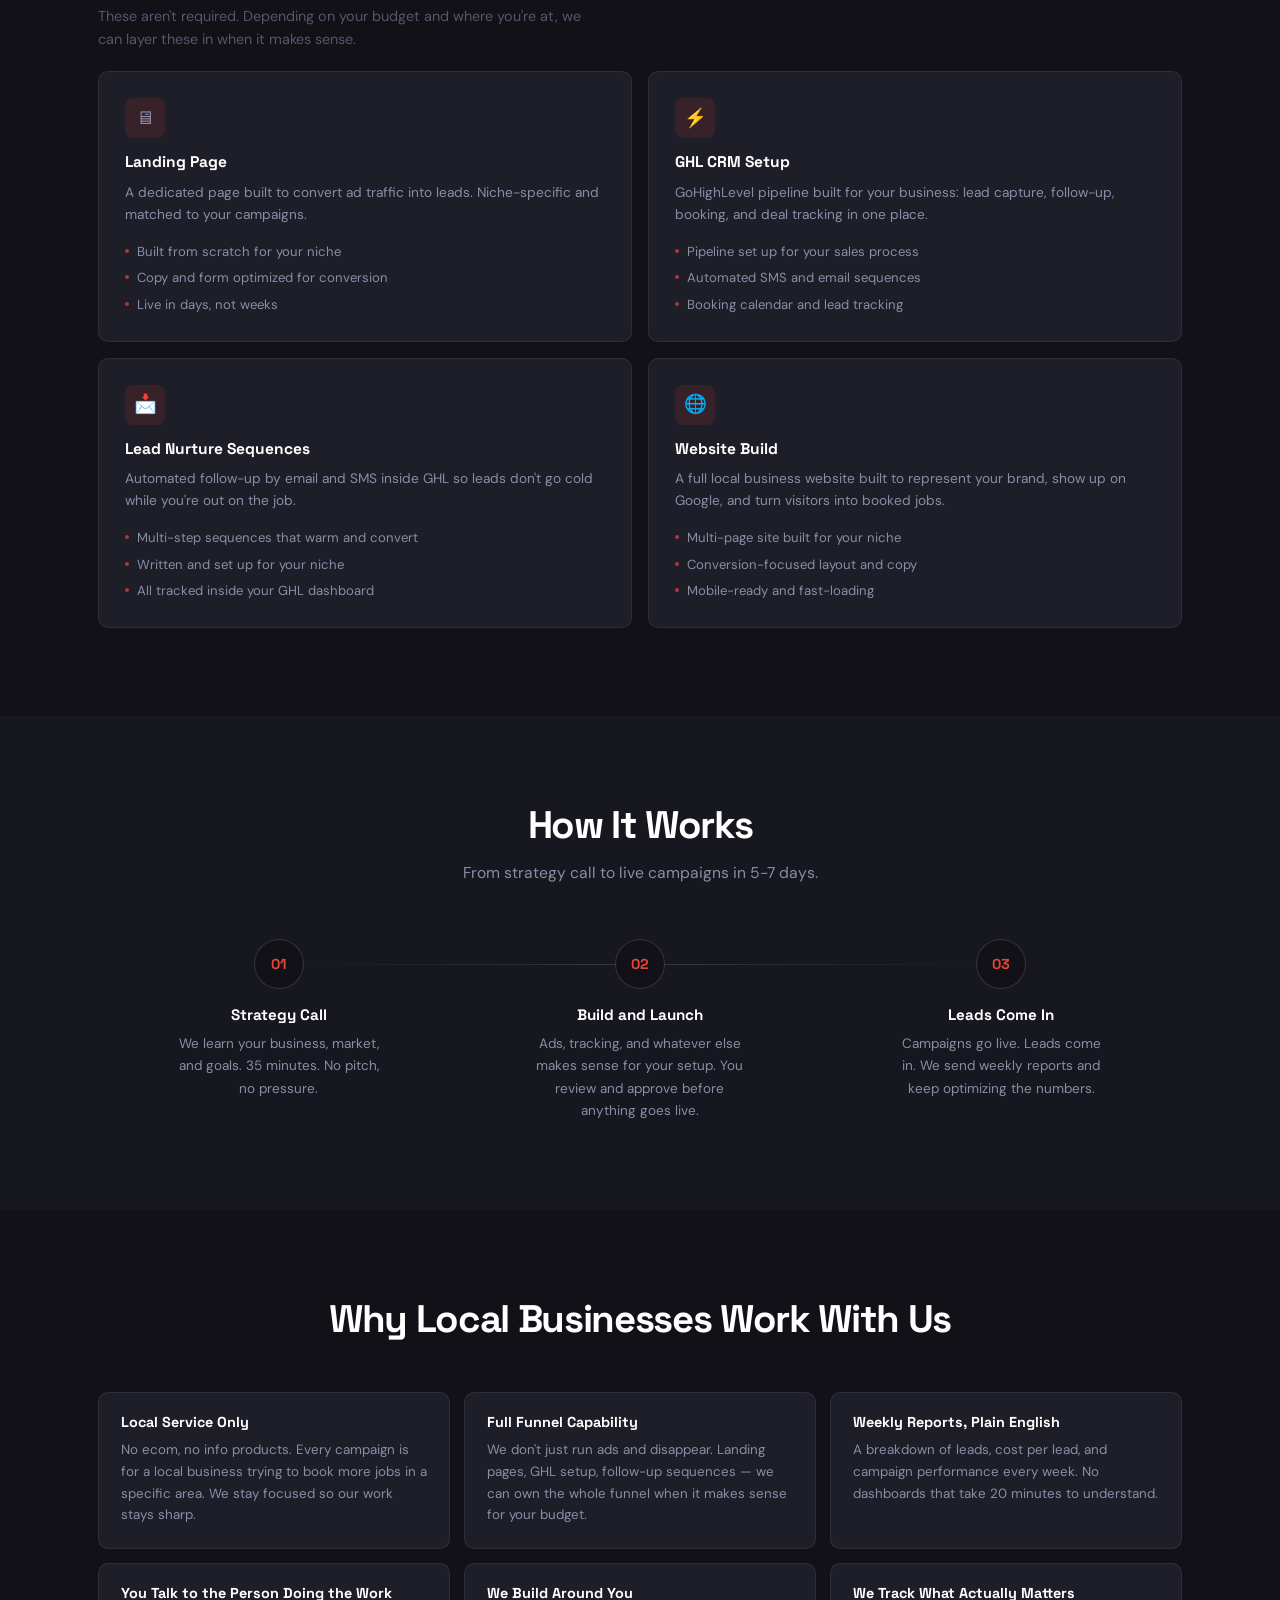
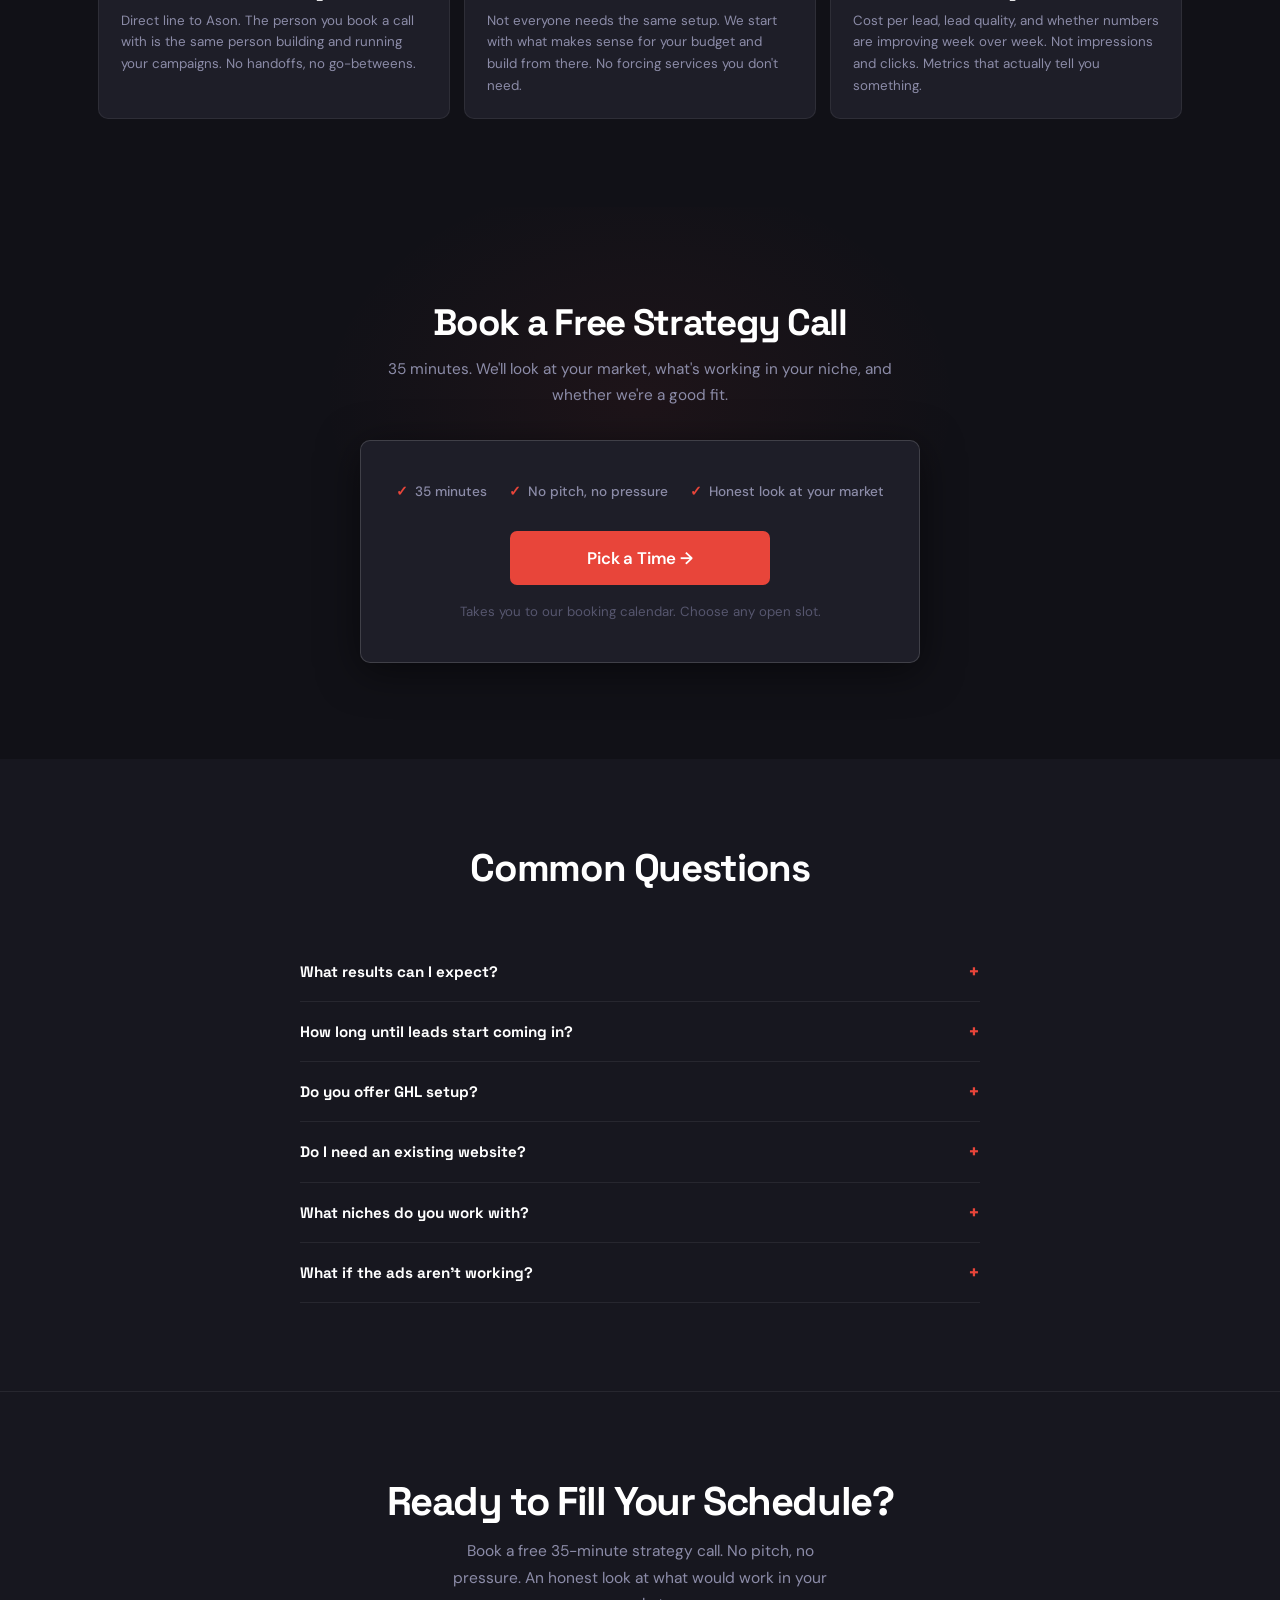
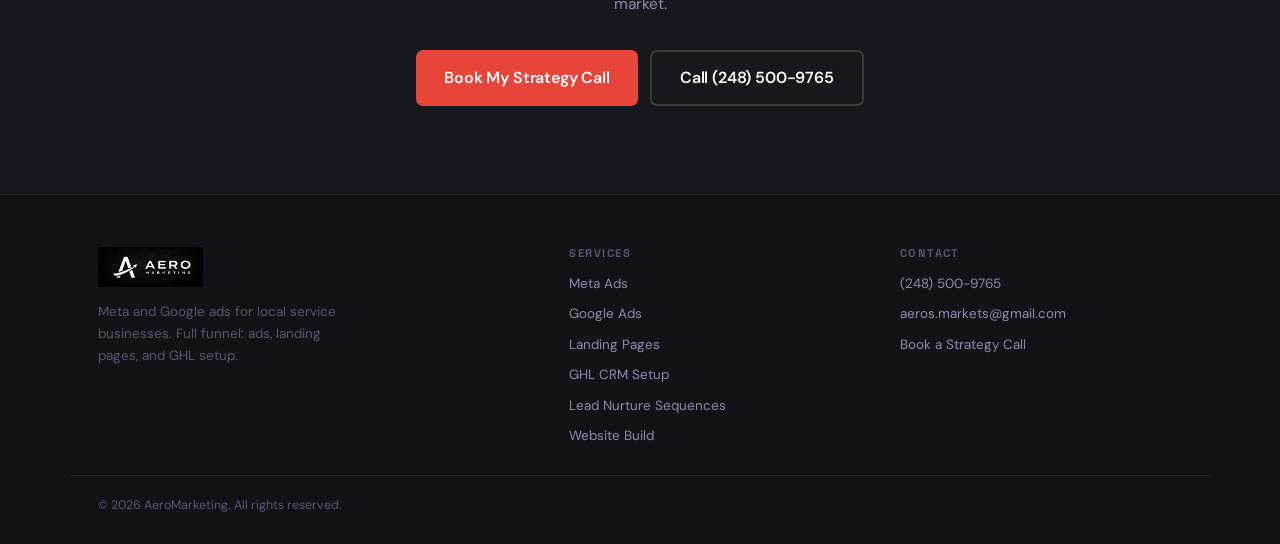
==== commit 9e5ddc0f: "Add files via upload" ====
--- a/index.html
+++ b/index.html
@@ -8,8 +8,12 @@
   <meta property="og:title" content="AeroMarketing — More Booked Jobs for Local Service Businesses" />
   <meta property="og:description" content="We run Meta and Google ads for local service businesses. Full funnel: ads, landing pages, GHL follow-up. Book a free strategy call." />
   <meta property="og:type" content="website" />
-  <link rel="icon" type="image/png" href="Aero%20M%20png/ChatGPT%20Image%20Apr%2022%2C%202026%2C%2007_23_41%20PM.png" />
-  <meta property="og:image" content="https://www.aeromarketing.org/Aero%20M%20png/ChatGPT%20Image%20Apr%2022%2C%202026%2C%2007_21_55%20PM.png" />
+  <meta property="og:url" content="https://www.aeromarketing.org/" />
+  <link rel="canonical" href="https://www.aeromarketing.org/" />
+  <link rel="icon" type="image/png" href="favicon.png" />
+  <meta property="og:image" content="https://www.aeromarketing.org/og-image.png" />
+  <meta property="og:image:width" content="1200" />
+  <meta property="og:image:height" content="630" />
   <link rel="preconnect" href="https://fonts.googleapis.com" />
   <link rel="preconnect" href="https://fonts.gstatic.com" crossorigin />
   <link href="https://fonts.googleapis.com/css2?family=Space+Grotesk:wght@600;700;800&family=DM+Sans:wght@400;500;600&display=swap" rel="stylesheet" />
@@ -20,7 +24,7 @@
     "name": "AeroMarketing",
     "telephone": "+12485009765",
     "email": "aeros.markets@gmail.com",
-    "address": { "@type": "PostalAddress" },
+    "url": "https://www.aeromarketing.org/",
     "priceRange": "$$"
   }
   </script>
@@ -190,16 +194,19 @@
     .book-hd h2 { font-size: clamp(1.7rem, 3vw, 2.3rem); font-weight: 800; letter-spacing: -.035em; margin-bottom: 12px; }
     .book-hd p { font-size: .96rem; color: var(--body); line-height: 1.72; }
 
-    /* Form card */
-    .form-card { background: var(--card); border: 1px solid var(--border-w); border-radius: var(--radius); padding: 32px; box-shadow: var(--shadow); }
-    .ghl-slot { min-height: 8px; }
-    #ghl-calendar { width: 100%; }
-    #ghl-calendar iframe { width: 100%; min-height: 600px; border: none; border-radius: var(--radius); display: block; }
+    /* Booking CTA card */
+    .book-card { background: var(--card); border: 1px solid var(--border-w); border-radius: var(--radius); padding: 40px 32px; box-shadow: var(--shadow); text-align: center; }
+    .book-points { display: flex; justify-content: center; gap: 22px; flex-wrap: wrap; margin-bottom: 28px; }
+    .bp { display: flex; align-items: center; gap: 7px; font-size: .85rem; font-weight: 500; color: var(--body); white-space: nowrap; }
+    .bp::before { content: '✓'; color: var(--accent); font-weight: 700; }
+    .book-card .btn { min-width: 260px; font-size: 1.05rem; min-height: 54px; }
+    .book-note { margin-top: 16px; font-size: .83rem; color: var(--muted); }
 
     /* FAQ */
     .faq-wrap { max-width: 680px; margin: 0 auto; }
     .faq-item { border-bottom: 1px solid var(--border); }
-    .faq-q { display: flex; align-items: center; justify-content: space-between; padding: 20px 0; cursor: pointer; font-family: var(--font-h); font-size: .95rem; font-weight: 700; color: var(--white); gap: 16px; user-select: none; }
+    .faq-q { display: flex; align-items: center; justify-content: space-between; width: 100%; background: transparent; border: 0; text-align: left; padding: 20px 0; cursor: pointer; font-family: var(--font-h); font-size: .95rem; font-weight: 700; color: var(--white); gap: 16px; user-select: none; }
+    .faq-q:focus-visible { outline: 2px solid var(--accent); outline-offset: 4px; border-radius: 4px; }
     .faq-ico { font-size: 1.2rem; color: var(--accent); flex-shrink: 0; line-height: 1; transition: transform .3s cubic-bezier(.23,1,.32,1); }
     .faq-item.on .faq-ico { transform: rotate(45deg); }
     .faq-a { max-height: 0; overflow: hidden; transition: max-height .4s cubic-bezier(.23,1,.32,1), padding-bottom .3s cubic-bezier(.23,1,.32,1); }
@@ -241,10 +248,10 @@
 <header class="hdr">
   <div class="hdr-in">
     <div class="hdr-logo">
-      <a href="#top"><img src="Aero%20M%20png/ChatGPT%20Image%20May%202%2C%202026%2C%2001_08_18%20PM.png" alt="AeroMarketing" /></a>
+      <a href="#top"><img src="logo.png" alt="AeroMarketing" /></a>
     </div>
     <div class="hdr-phone"><a href="tel:+12485009765">(248) 500-9765</a></div>
-    <a href="#booking" class="btn btn-p">Book a Strategy Call</a>
+    <a href="book.html" class="btn btn-p">Book a Strategy Call</a>
   </div>
 </header>
 
@@ -256,7 +263,7 @@
     <h1 class="rev" data-d="1">Your phone should<br />be ringing.</h1>
     <p class="hero-sub rev" data-d="2">We're dedicated to helping local service businesses grow — running ad campaigns that connect with the right people, drive results you can actually measure, and keep your pipeline full so you can focus on the work you love.</p>
     <div class="hero-ctas rev" data-d="3">
-      <a href="#booking" class="btn btn-p">Book a Free Strategy Call</a>
+      <a href="book.html" class="btn btn-p">Book a Free Strategy Call</a>
       <a href="tel:+12485009765" class="btn btn-o">Call (248) 500-9765</a>
     </div>
     <div class="hero-stats rev" data-d="4">
@@ -457,11 +464,14 @@
         <h2 class="rev">Book a Free Strategy Call</h2>
         <p class="rev" data-d="1">35 minutes. We'll look at your market, what's working in your niche, and whether we're a good fit.</p>
       </div>
-      <div class="form-card rev" data-d="2">
-        <div id="ghl-calendar">
-          <iframe src="https://api.leadconnectorhq.com/widget/booking/YIvQVUN5PK03oQmG3M1G" style="width: 100%;border:none;overflow: hidden;" scrolling="no" id="YIvQVUN5PK03oQmG3M1G_1781133193835"></iframe>
-          <script src="https://link.msgsndr.com/js/form_embed.js" type="text/javascript"></script>
+      <div class="book-card rev" data-d="2">
+        <div class="book-points">
+          <div class="bp">35 minutes</div>
+          <div class="bp">No pitch, no pressure</div>
+          <div class="bp">Honest look at your market</div>
         </div>
+        <a href="book.html" class="btn btn-p">Pick a Time &rarr;</a>
+        <p class="book-note">Takes you to our booking calendar. Choose any open slot.</p>
       </div>
     </div>
   </div>
@@ -475,27 +485,27 @@
     </div>
     <div class="faq-wrap rev">
       <div class="faq-item">
-        <div class="faq-q">What results can I expect? <span class="faq-ico">+</span></div>
+        <button class="faq-q" aria-expanded="false">What results can I expect? <span class="faq-ico">+</span></button>
         <div class="faq-a"><p>We don't promise specific numbers. What we do is build campaigns around what's working in your niche right now, test fast, and optimize every week. The goal is a cost per lead that makes financial sense for your business.</p></div>
       </div>
       <div class="faq-item">
-        <div class="faq-q">How long until leads start coming in? <span class="faq-ico">+</span></div>
+        <button class="faq-q" aria-expanded="false">How long until leads start coming in? <span class="faq-ico">+</span></button>
         <div class="faq-a"><p>Most campaigns go live within 5-7 business days. Leads can come in on day one. The first 2-4 weeks is the learning phase where we tighten targeting and creative. Some find their rhythm in week one. Some take a month. Honest answer.</p></div>
       </div>
       <div class="faq-item">
-        <div class="faq-q">Do you offer GHL setup? <span class="faq-ico">+</span></div>
+        <button class="faq-q" aria-expanded="false">Do you offer GHL setup? <span class="faq-ico">+</span></button>
         <div class="faq-a"><p>Yes, it's an available add-on. If you want your pipeline, follow-up sequences, and booking calendar set up inside GoHighLevel, we can build that out. It's not required - if you've already got a system that works or just want to start with ads, we can do that too.</p></div>
       </div>
       <div class="faq-item">
-        <div class="faq-q">Do I need an existing website? <span class="faq-ico">+</span></div>
+        <button class="faq-q" aria-expanded="false">Do I need an existing website? <span class="faq-ico">+</span></button>
         <div class="faq-a"><p>No. We build a dedicated landing page for your campaigns. Purpose-built landing pages outperform regular websites for paid ad traffic every time. Your main site stays out of the equation.</p></div>
       </div>
       <div class="faq-item">
-        <div class="faq-q">What niches do you work with? <span class="faq-ico">+</span></div>
+        <button class="faq-q" aria-expanded="false">What niches do you work with? <span class="faq-ico">+</span></button>
         <div class="faq-a"><p>Window washing, concrete and hardscape, roofing, HVAC, and a few others. We stay focused so our campaigns stay sharp. If your niche isn't listed, book a call and we'll be straight with you about whether we can help.</p></div>
       </div>
       <div class="faq-item">
-        <div class="faq-q">What if the ads aren't working? <span class="faq-ico">+</span></div>
+        <button class="faq-q" aria-expanded="false">What if the ads aren't working? <span class="faq-ico">+</span></button>
         <div class="faq-a"><p>We optimize every week. If something isn't performing, we change it. You'll know exactly what's happening through plain-English weekly reports. We don't hide behind vanity metrics or wait for you to ask.</p></div>
       </div>
     </div>
@@ -507,7 +517,7 @@
   <h2 class="rev">Ready to Fill Your Schedule?</h2>
   <p class="rev" data-d="1">Book a free 35-minute strategy call. No pitch, no pressure. An honest look at what would work in your market.</p>
   <div class="fcta-btns rev" data-d="2">
-    <a href="#booking" class="btn btn-p">Book My Strategy Call</a>
+    <a href="book.html" class="btn btn-p">Book My Strategy Call</a>
     <a href="tel:+12485009765" class="btn btn-o">Call (248) 500-9765</a>
   </div>
 </section>
@@ -517,7 +527,7 @@
   <div class="footer-in">
     <div>
       <div class="footer-logo">
-        <img src="Aero%20M%20png/ChatGPT%20Image%20May%202%2C%202026%2C%2001_08_18%20PM.png" alt="AeroMarketing" />
+        <img src="logo.png" alt="AeroMarketing" loading="lazy" />
       </div>
       <p class="footer-tag">Meta and Google ads for local service businesses. Full funnel: ads, landing pages, and GHL setup.</p>
     </div>
@@ -537,7 +547,7 @@
       <ul>
         <li><a href="tel:+12485009765">(248) 500-9765</a></li>
         <li><a href="mailto:aeros.markets@gmail.com">aeros.markets@gmail.com</a></li>
-        <li><a href="#booking">Book a Strategy Call</a></li>
+        <li><a href="book.html">Book a Strategy Call</a></li>
       </ul>
     </div>
   </div>
@@ -549,7 +559,7 @@
 <!-- MOBILE STICKY BAR -->
 <div class="mob-sticky">
   <a href="tel:+12485009765" class="btn btn-o">📞 Call Now</a>
-  <a href="#booking" class="btn btn-p">Book a Call</a>
+  <a href="book.html" class="btn btn-p">Book a Call</a>
 </div>
 
 <script>
@@ -565,7 +575,8 @@
       const item = q.parentElement;
       const isOpen = item.classList.contains('on');
       document.querySelectorAll('.faq-item').forEach(i => i.classList.remove('on'));
-      if (!isOpen) item.classList.add('on');
+      document.querySelectorAll('.faq-q').forEach(b => b.setAttribute('aria-expanded', 'false'));
+      if (!isOpen) { item.classList.add('on'); q.setAttribute('aria-expanded', 'true'); }
     });
   });
 
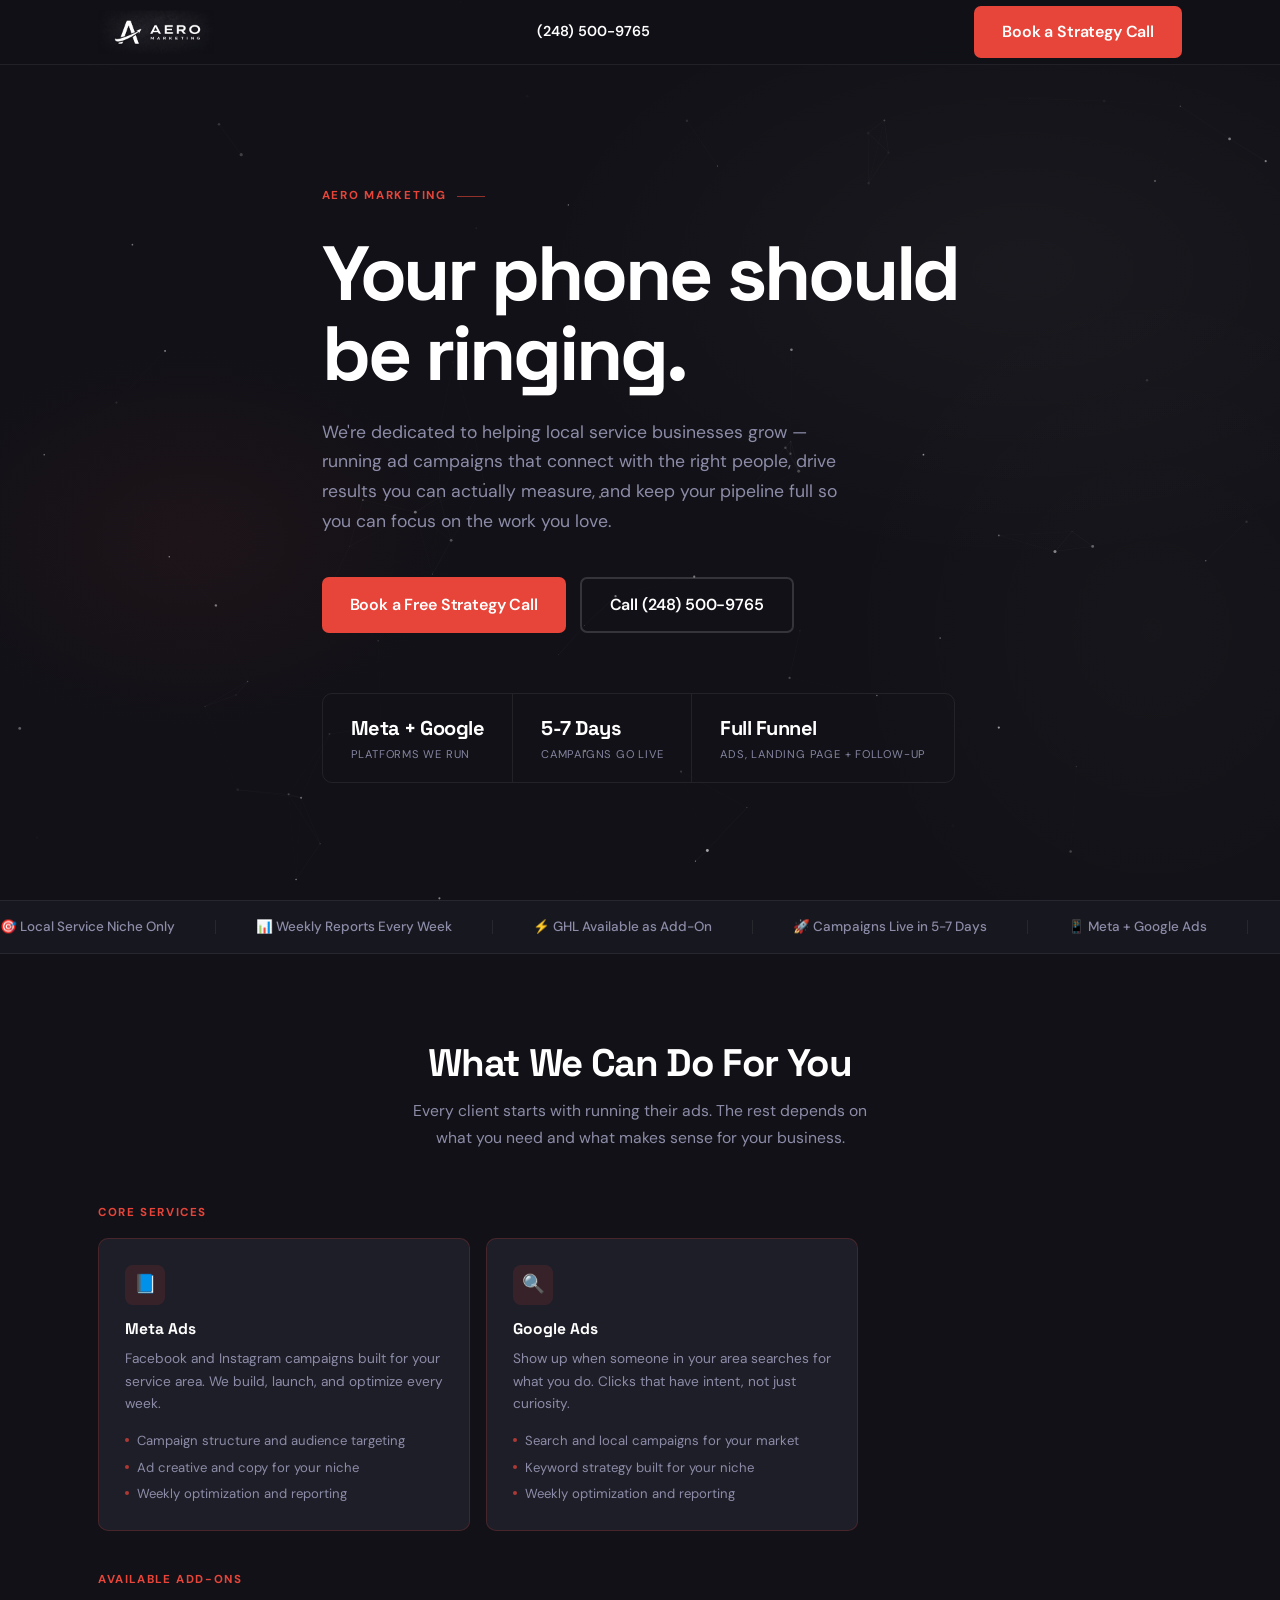
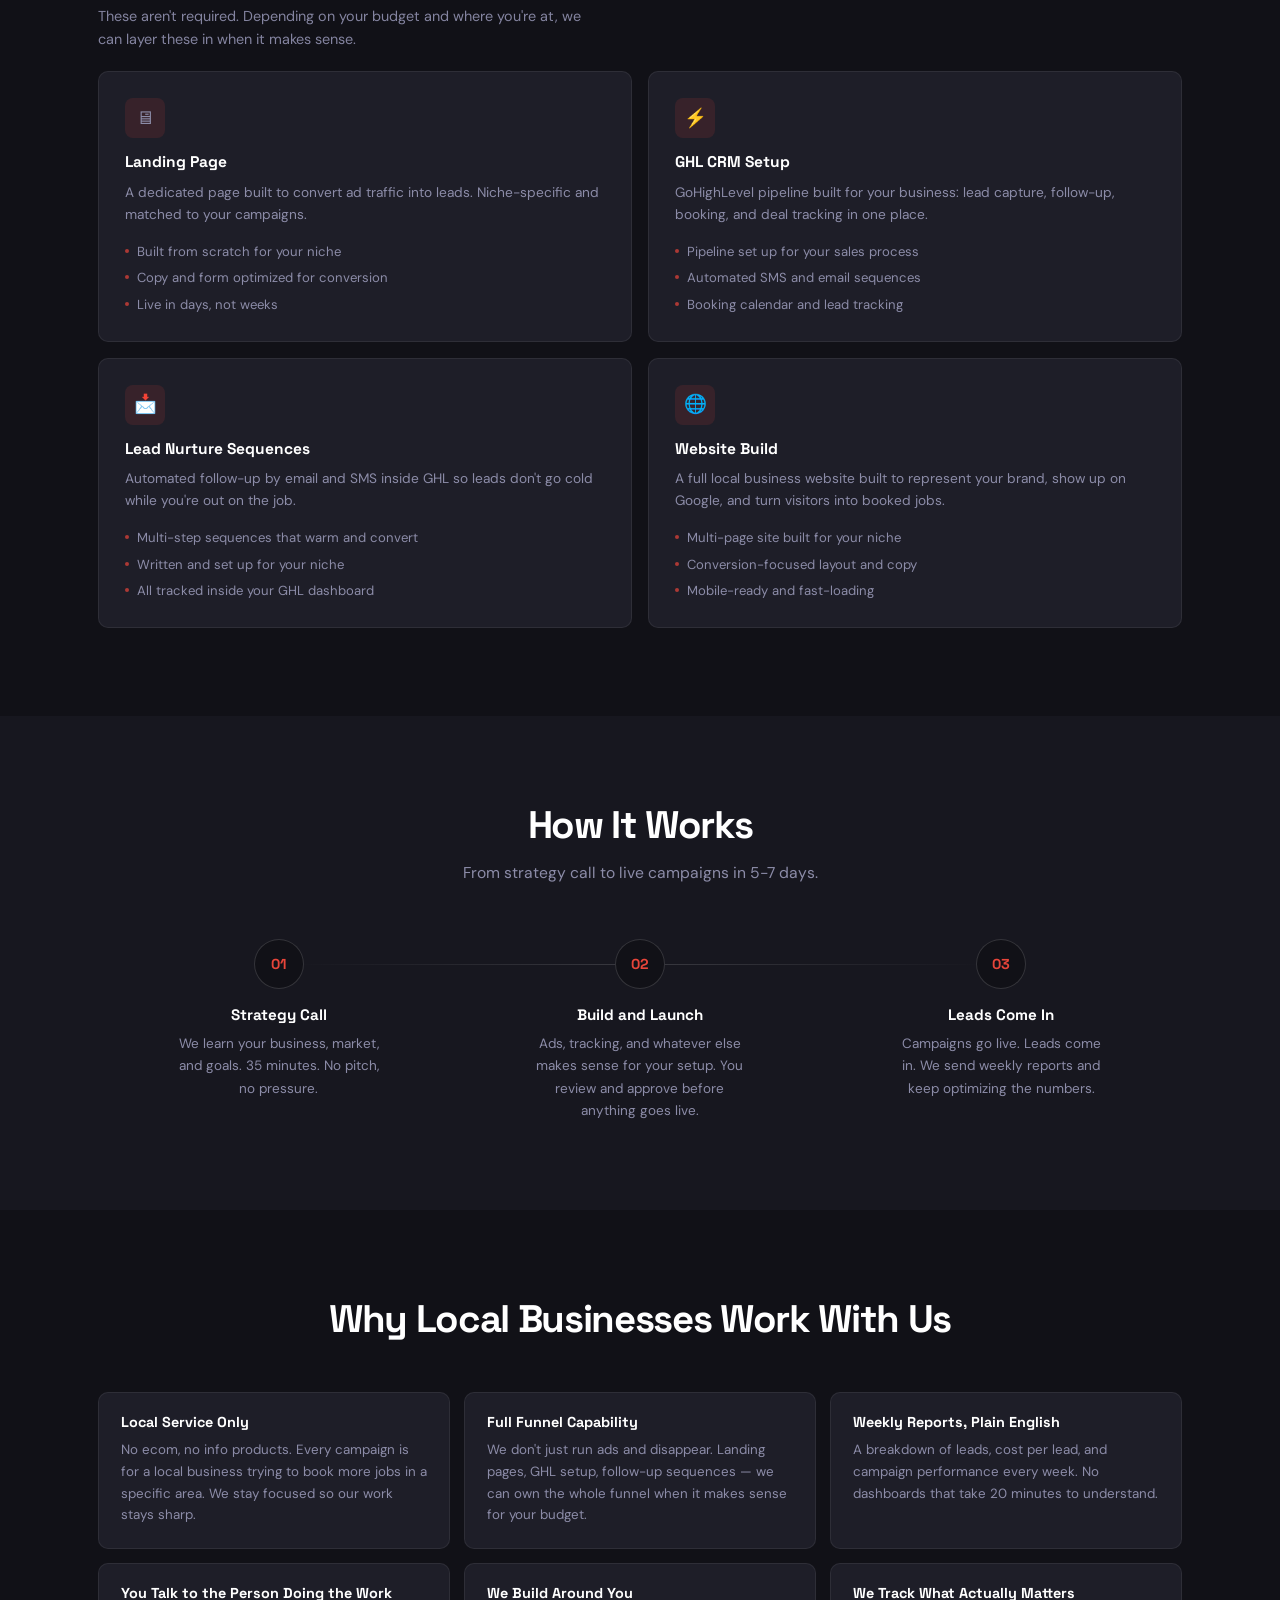
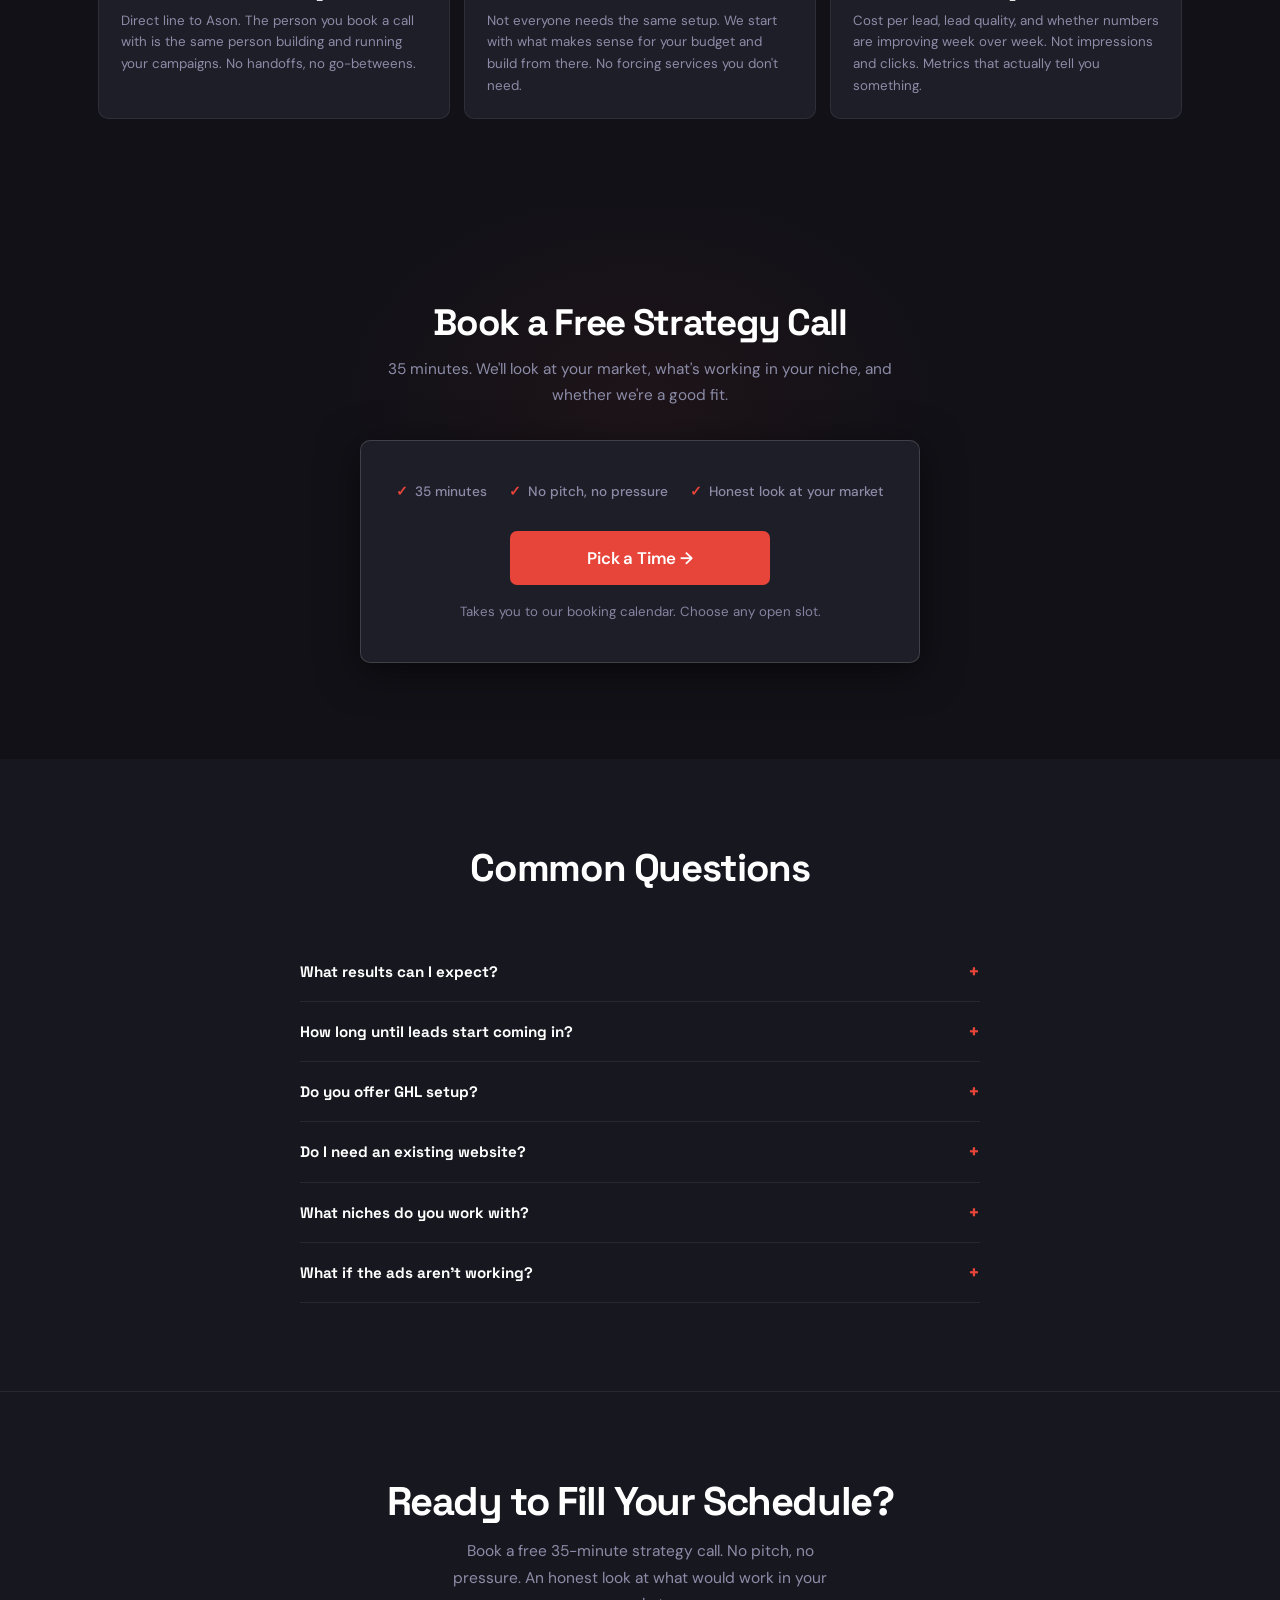
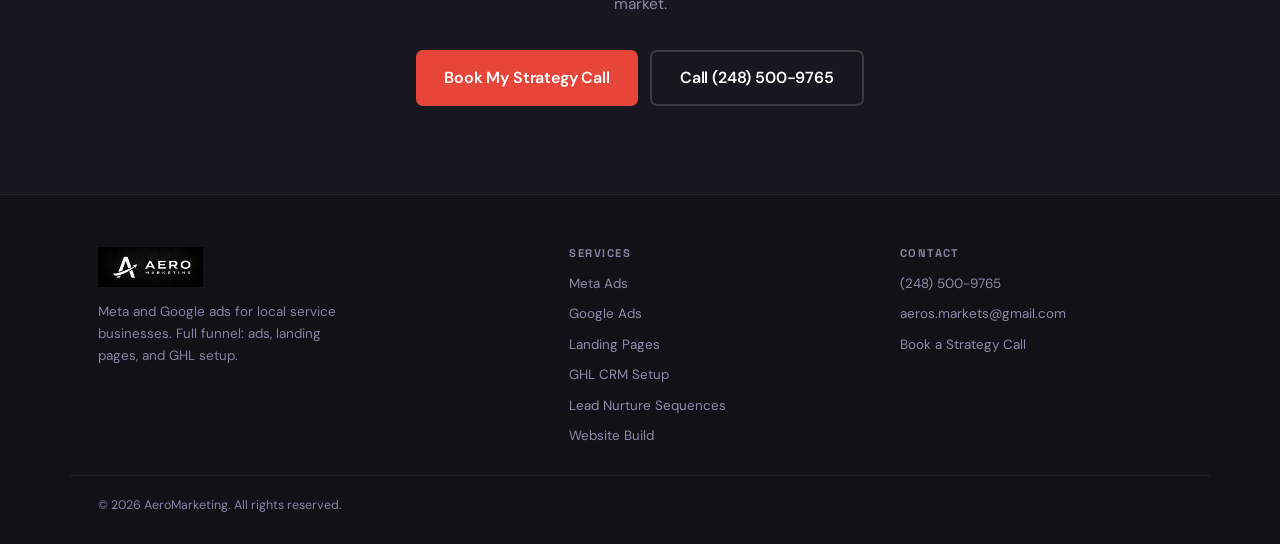
==== commit fb58cde9: "Add files via upload" ====
--- a/index.html
+++ b/index.html
@@ -14,6 +14,10 @@
   <meta property="og:image" content="https://www.aeromarketing.org/og-image.png" />
   <meta property="og:image:width" content="1200" />
   <meta property="og:image:height" content="630" />
+  <meta name="twitter:card" content="summary_large_image" />
+  <meta name="twitter:title" content="AeroMarketing — More Booked Jobs for Local Service Businesses" />
+  <meta name="twitter:description" content="We run Meta and Google ads for local service businesses. Full funnel: ads, landing pages, GHL follow-up. Book a free strategy call." />
+  <meta name="twitter:image" content="https://www.aeromarketing.org/og-image.png" />
   <link rel="preconnect" href="https://fonts.googleapis.com" />
   <link rel="preconnect" href="https://fonts.gstatic.com" crossorigin />
   <link href="https://fonts.googleapis.com/css2?family=Space+Grotesk:wght@600;700;800&family=DM+Sans:wght@400;500;600&display=swap" rel="stylesheet" />
@@ -25,6 +29,8 @@
     "telephone": "+12485009765",
     "email": "aeros.markets@gmail.com",
     "url": "https://www.aeromarketing.org/",
+    "image": "https://www.aeromarketing.org/og-image.png",
+    "areaServed": "United States",
     "priceRange": "$$"
   }
   </script>
@@ -38,7 +44,7 @@
       --white:     #FFFFFF;
       --heading:   #FFFFFF;
       --body:      #8C8CA8;
-      --muted:     #56566E;
+      --muted:     #8484A0;
       --border:    rgba(255,255,255,0.07);
       --border-w:  rgba(255,255,255,0.15);
       --radius:    10px;
@@ -66,6 +72,11 @@
       .rev[data-d="3"] { transition-delay: 240ms; }
       .rev[data-d="4"] { transition-delay: 320ms; }
       .rev[data-d="5"] { transition-delay: 400ms; }
+    }
+    @media (prefers-reduced-motion: reduce) {
+      .hero::before { animation: none; }
+      .trust-track { animation: none; transform: none; }
+      * { scroll-behavior: auto !important; }
     }
 
     /* BUTTONS */
@@ -584,8 +595,10 @@
   (function() {
     const cvs = document.getElementById('hero-cvs');
     if (!cvs) return;
+    // Respect reduced-motion: leave the hero static
+    if (window.matchMedia && window.matchMedia('(prefers-reduced-motion: reduce)').matches) return;
     const ctx = cvs.getContext('2d');
-    let W, H, pts = [];
+    let W, H, pts = [], raf = null, running = false;
     const COUNT = window.innerWidth < 768 ? 50 : 90;
     const LINK  = 130;
 
@@ -638,13 +651,25 @@
           }
         }
       }
-      requestAnimationFrame(tick);
-    }
+      raf = requestAnimationFrame(tick);
+    }
+
+    function start() { if (!running) { running = true; tick(); } }
+    function stop()  { running = false; if (raf) cancelAnimationFrame(raf); }
 
     window.addEventListener('resize', resize);
     resize();
     pts = Array.from({ length: COUNT }, mkPt);
-    tick();
+
+    // Only animate while the hero is on screen
+    const hero = document.getElementById('top');
+    if ('IntersectionObserver' in window && hero) {
+      new IntersectionObserver((entries) => {
+        entries[0].isIntersecting ? start() : stop();
+      }, { threshold: 0 }).observe(hero);
+    } else {
+      start();
+    }
   })();
 </script>
 </body>
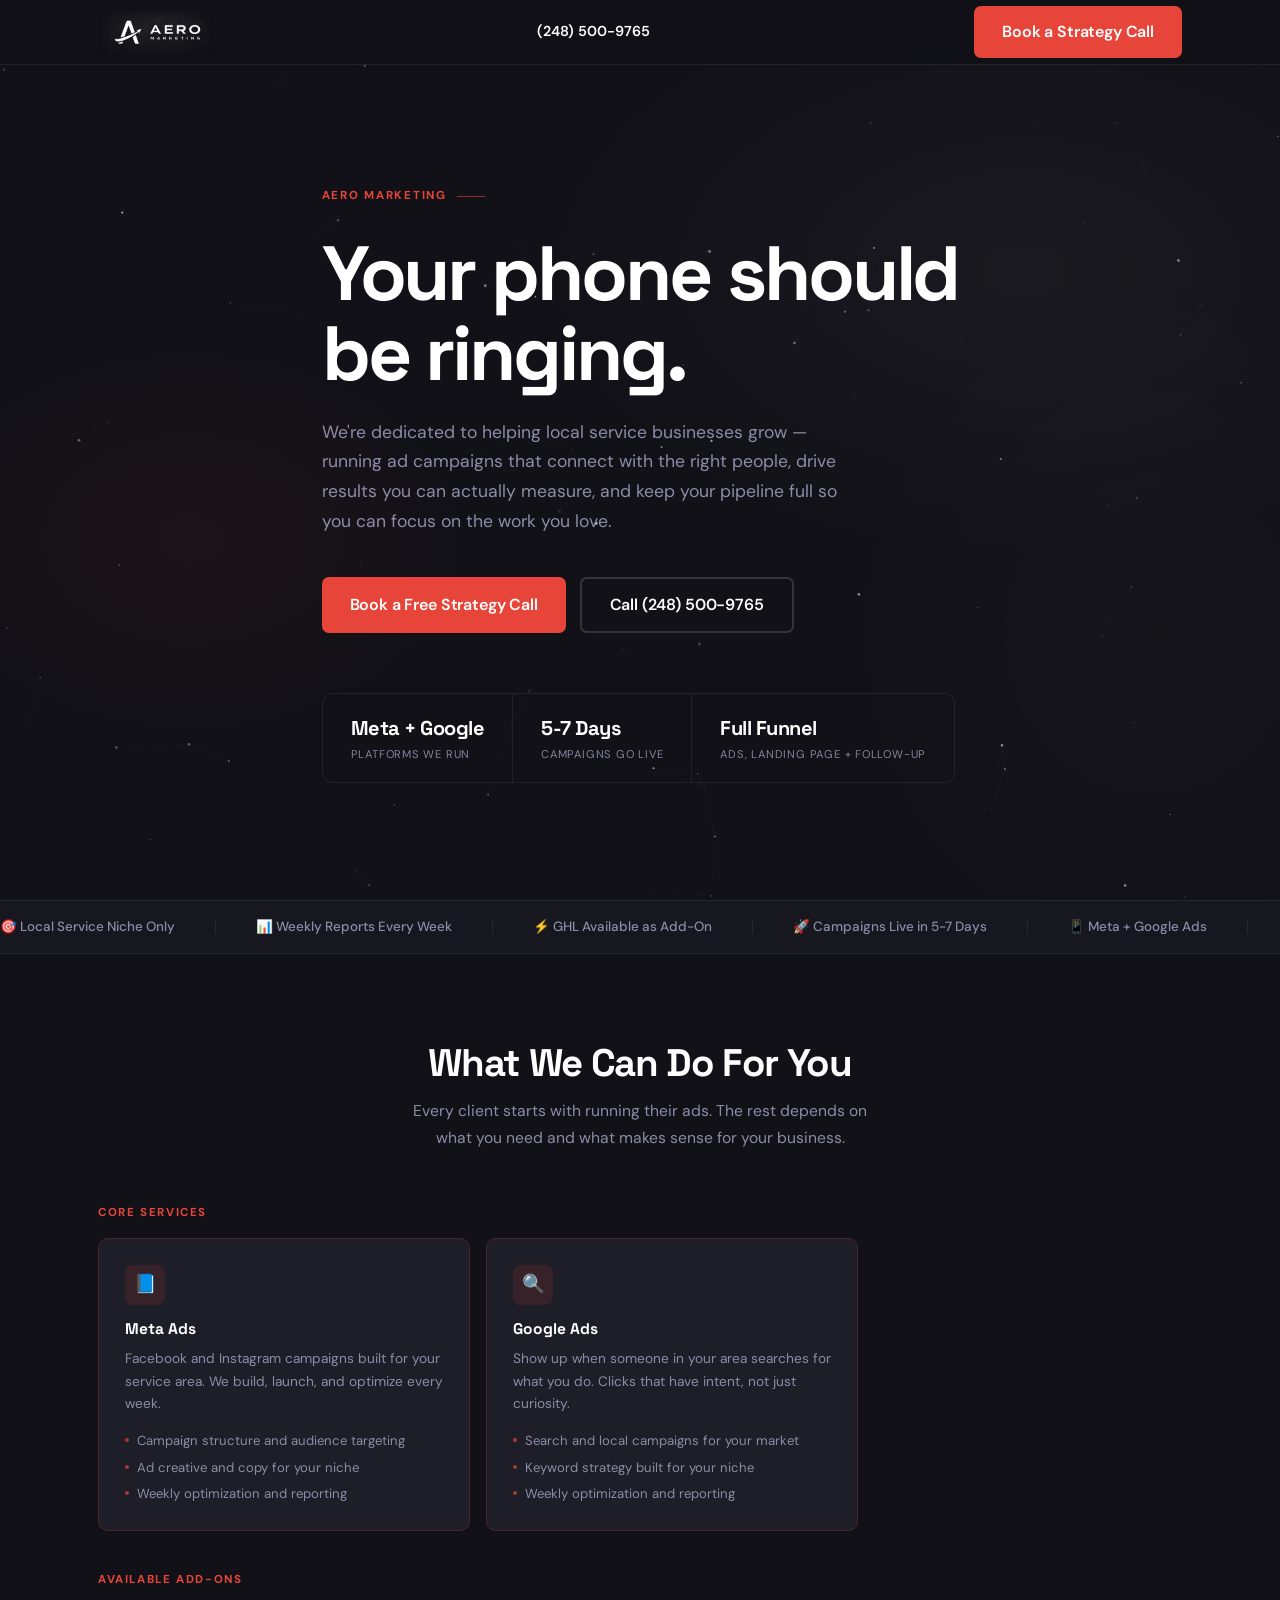
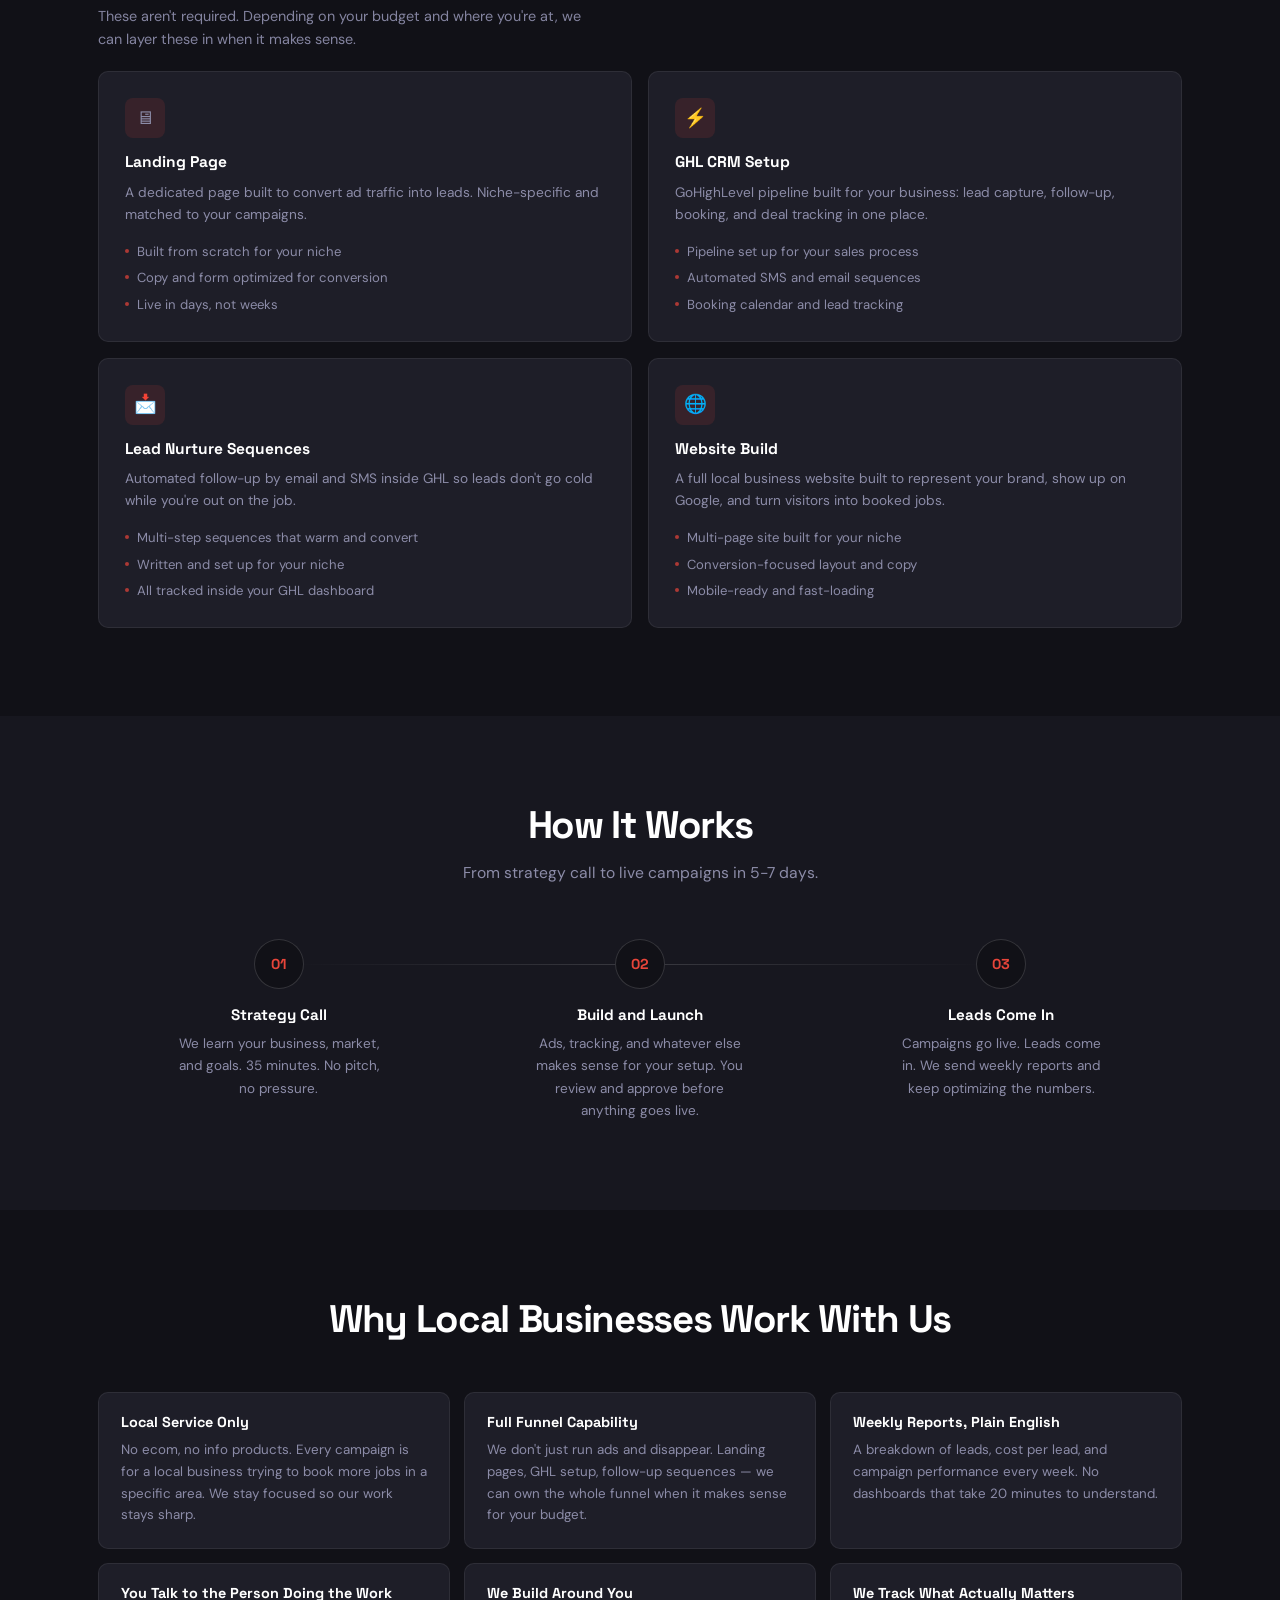
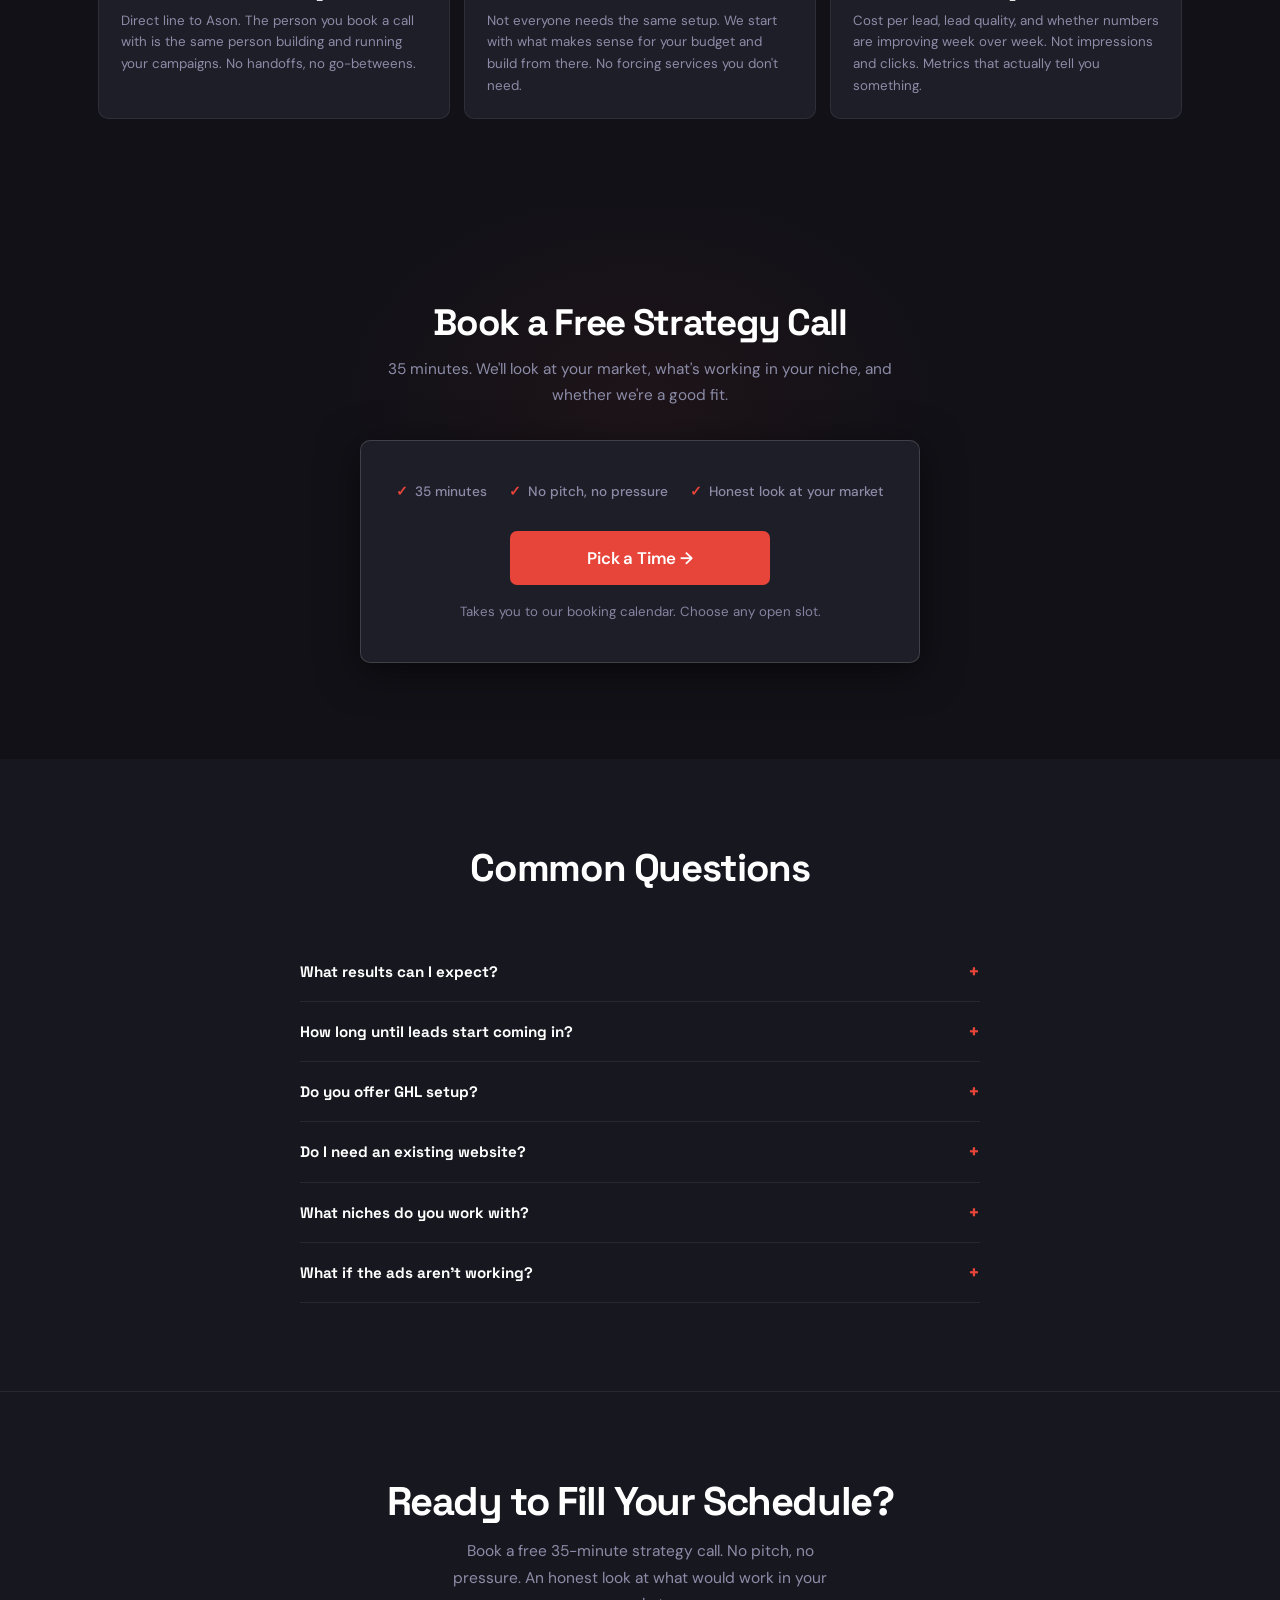
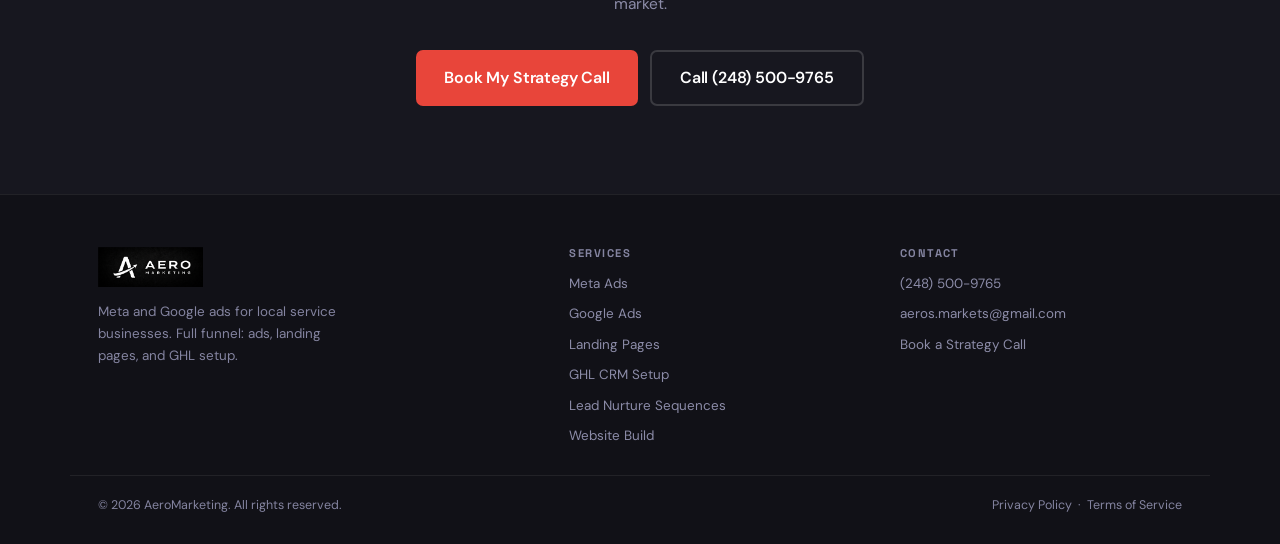
==== commit 09effe23: "Add files via upload" ====
--- a/index.html
+++ b/index.html
@@ -243,6 +243,9 @@
     @media (hover:hover) and (pointer:fine) { .fc ul li a:hover { color: var(--white); } }
     .footer-bot { max-width: var(--max); margin: 28px auto 0; padding: 20px 28px 0; border-top: 1px solid var(--border); display: flex; align-items: center; justify-content: space-between; flex-wrap: wrap; gap: 10px; }
     .footer-copy { font-size: .78rem; color: var(--muted); }
+    .footer-legal { font-size: .78rem; color: var(--muted); }
+    .footer-legal a { color: var(--muted); transition: color .15s; }
+    @media (hover:hover) and (pointer:fine) { .footer-legal a:hover { color: var(--white); } }
 
     /* MOBILE STICKY */
     @media (max-width: 768px) {
@@ -564,6 +567,7 @@
   </div>
   <div class="footer-bot">
     <p class="footer-copy">&copy; 2026 AeroMarketing. All rights reserved.</p>
+    <p class="footer-legal"><a href="privacy.html">Privacy Policy</a> &nbsp;·&nbsp; <a href="terms.html">Terms of Service</a></p>
   </div>
 </footer>
 
@@ -595,8 +599,6 @@
   (function() {
     const cvs = document.getElementById('hero-cvs');
     if (!cvs) return;
-    // Respect reduced-motion: leave the hero static
-    if (window.matchMedia && window.matchMedia('(prefers-reduced-motion: reduce)').matches) return;
     const ctx = cvs.getContext('2d');
     let W, H, pts = [], raf = null, running = false;
     const COUNT = window.innerWidth < 768 ? 50 : 90;
@@ -661,7 +663,7 @@
     resize();
     pts = Array.from({ length: COUNT }, mkPt);
 
-    // Only animate while the hero is on screen
+    // Only animate while the hero is on screen (perf)
     const hero = document.getElementById('top');
     if ('IntersectionObserver' in window && hero) {
       new IntersectionObserver((entries) => {
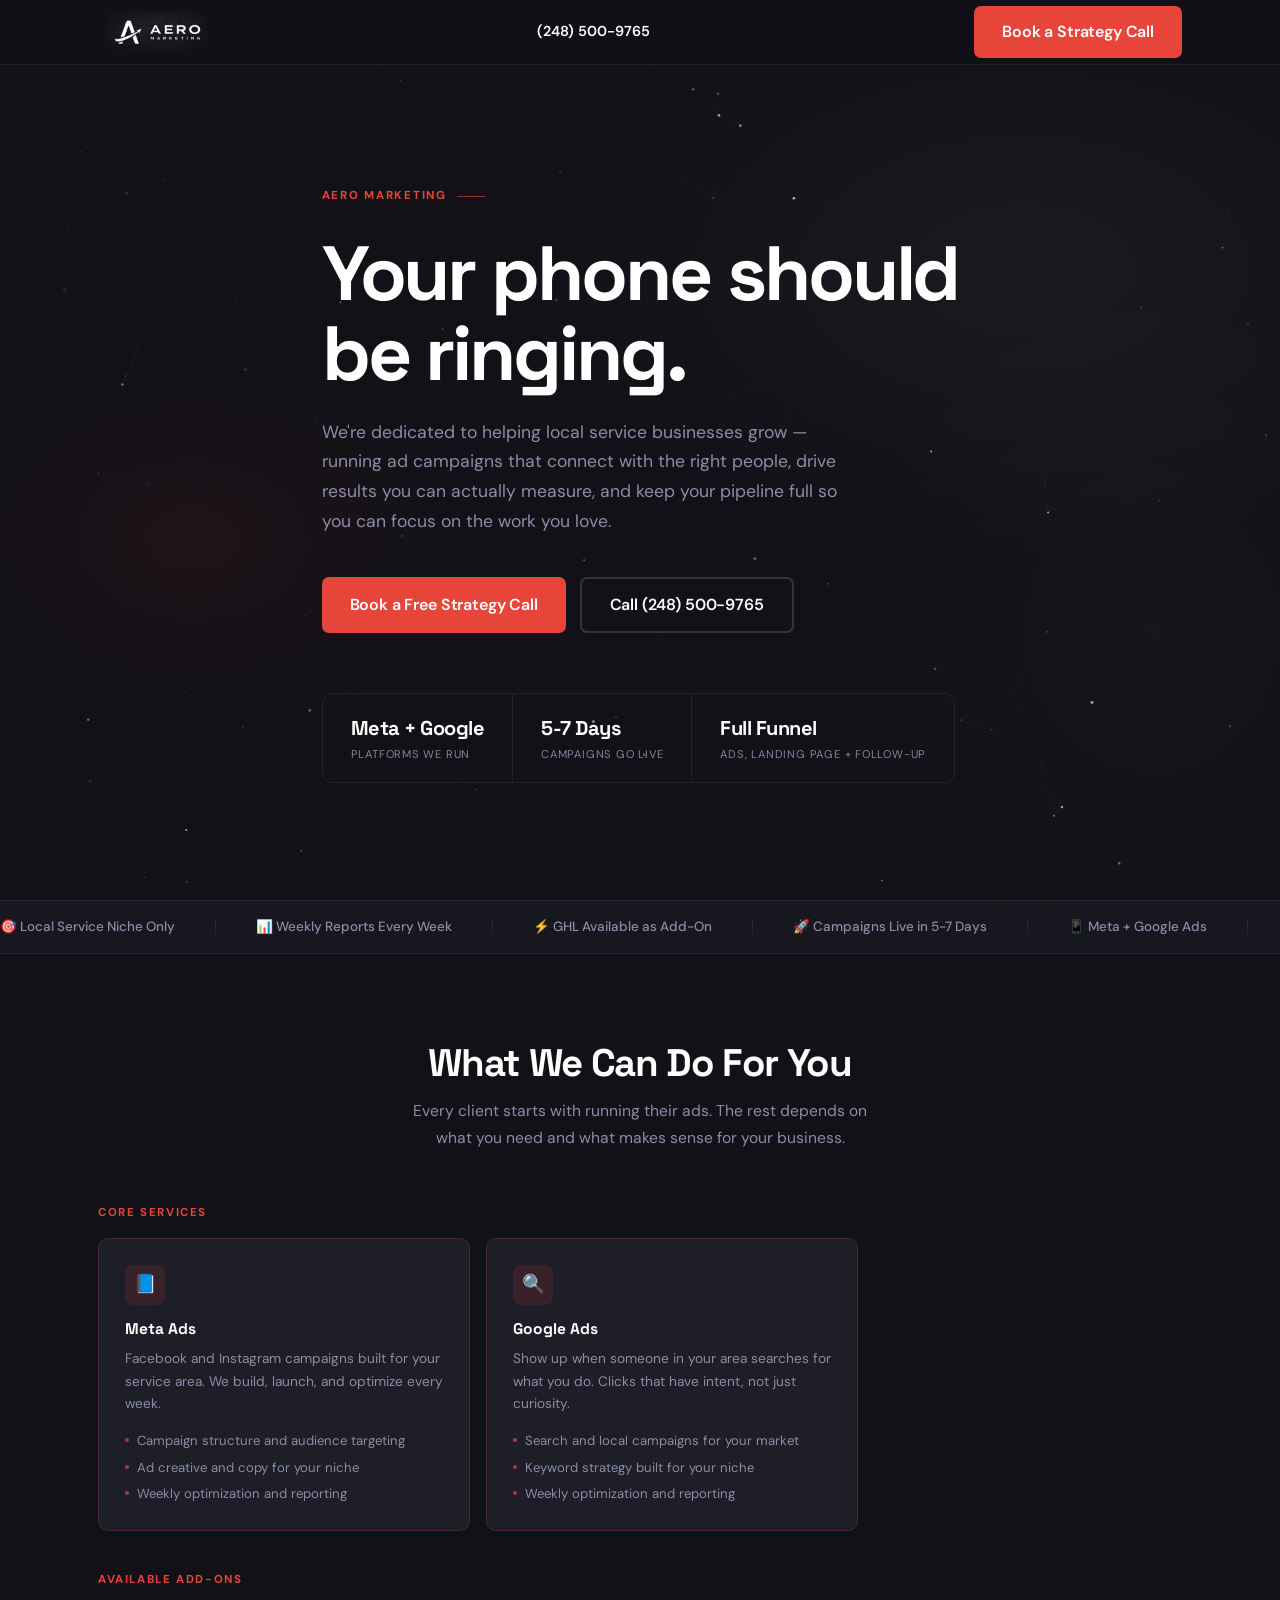
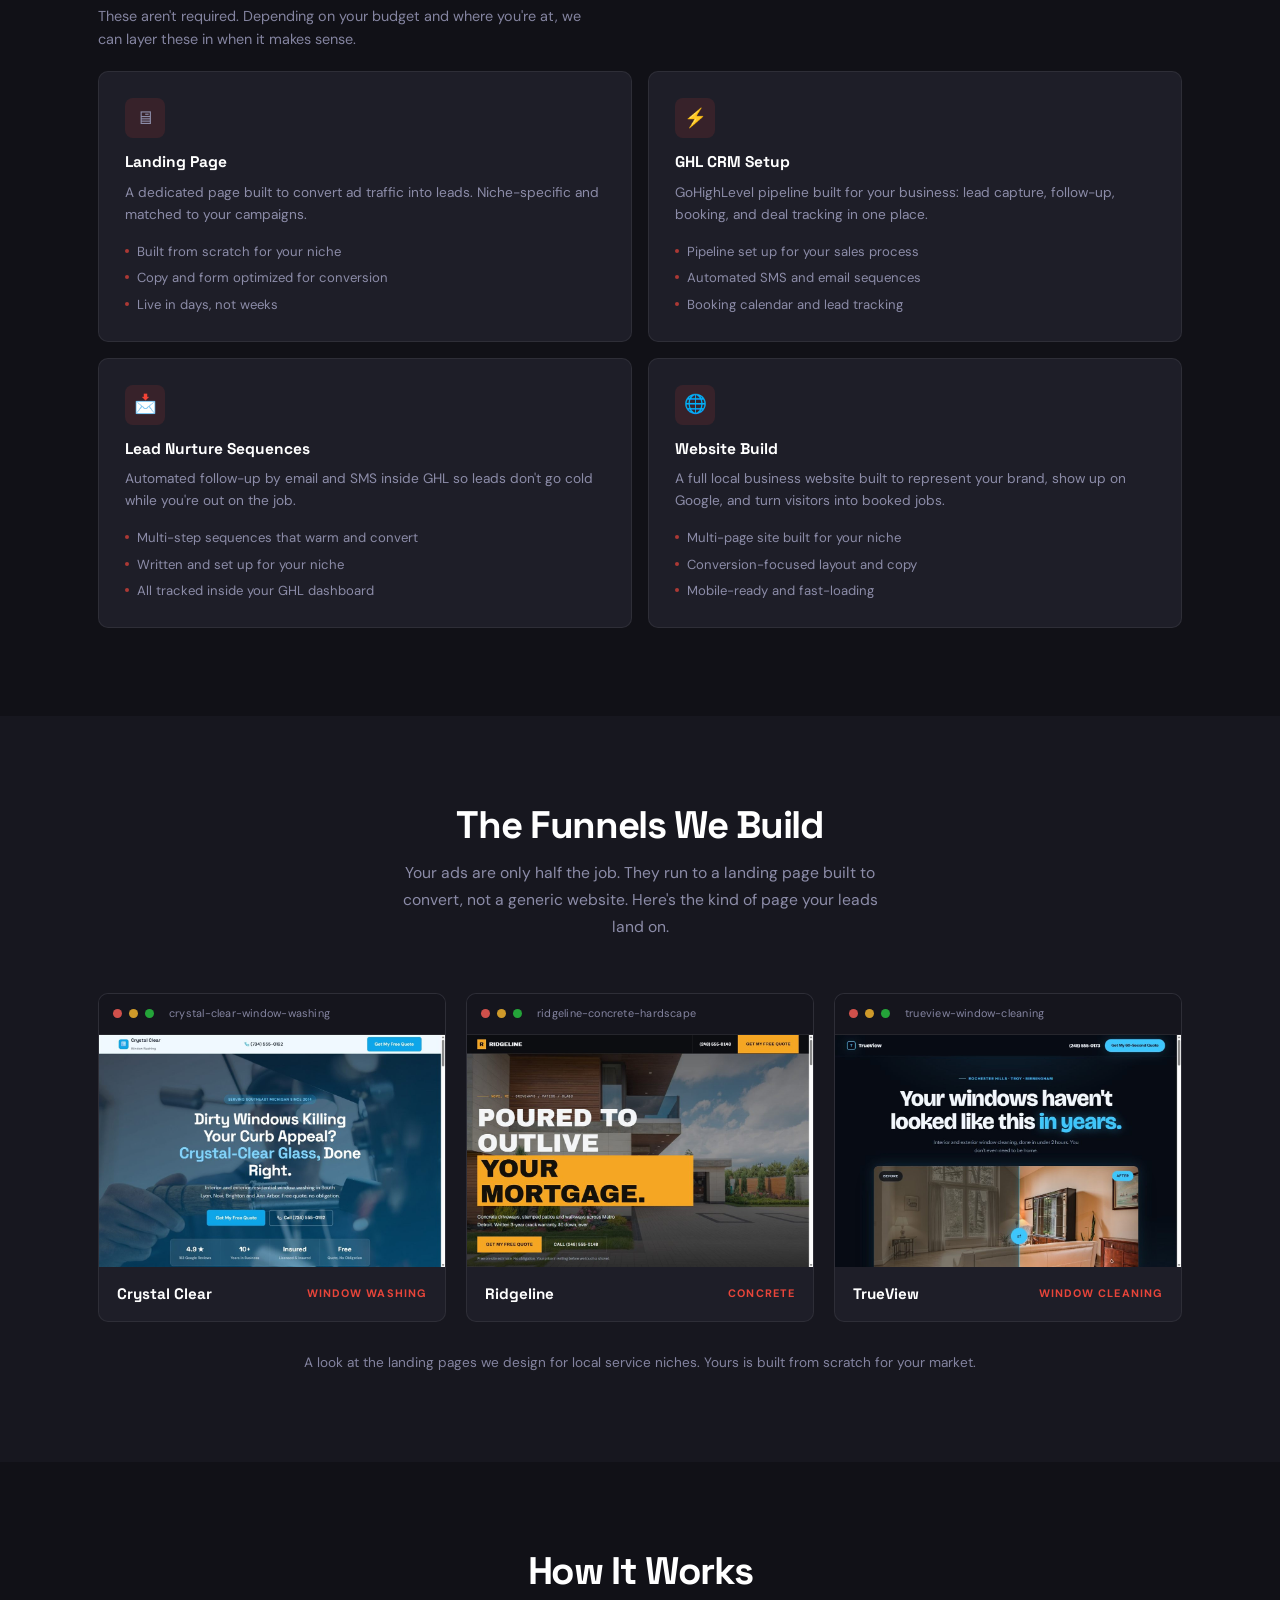
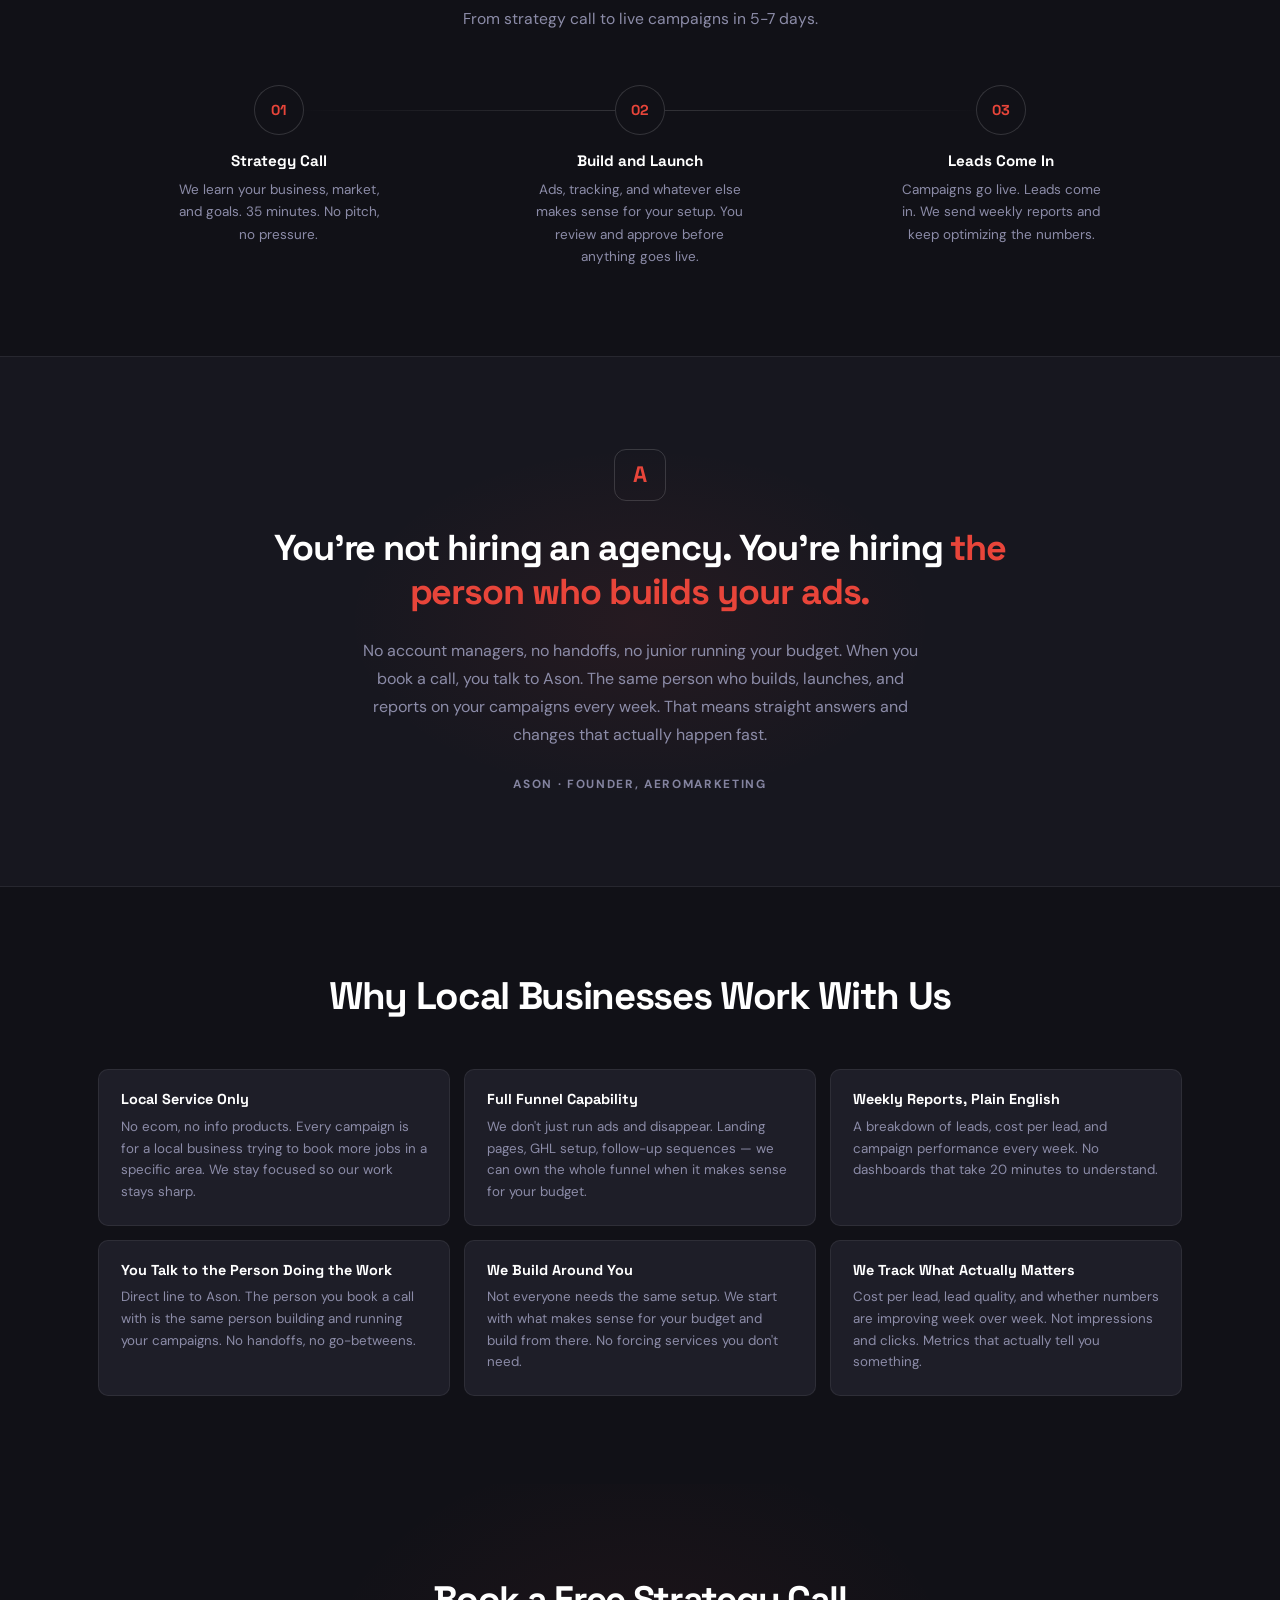
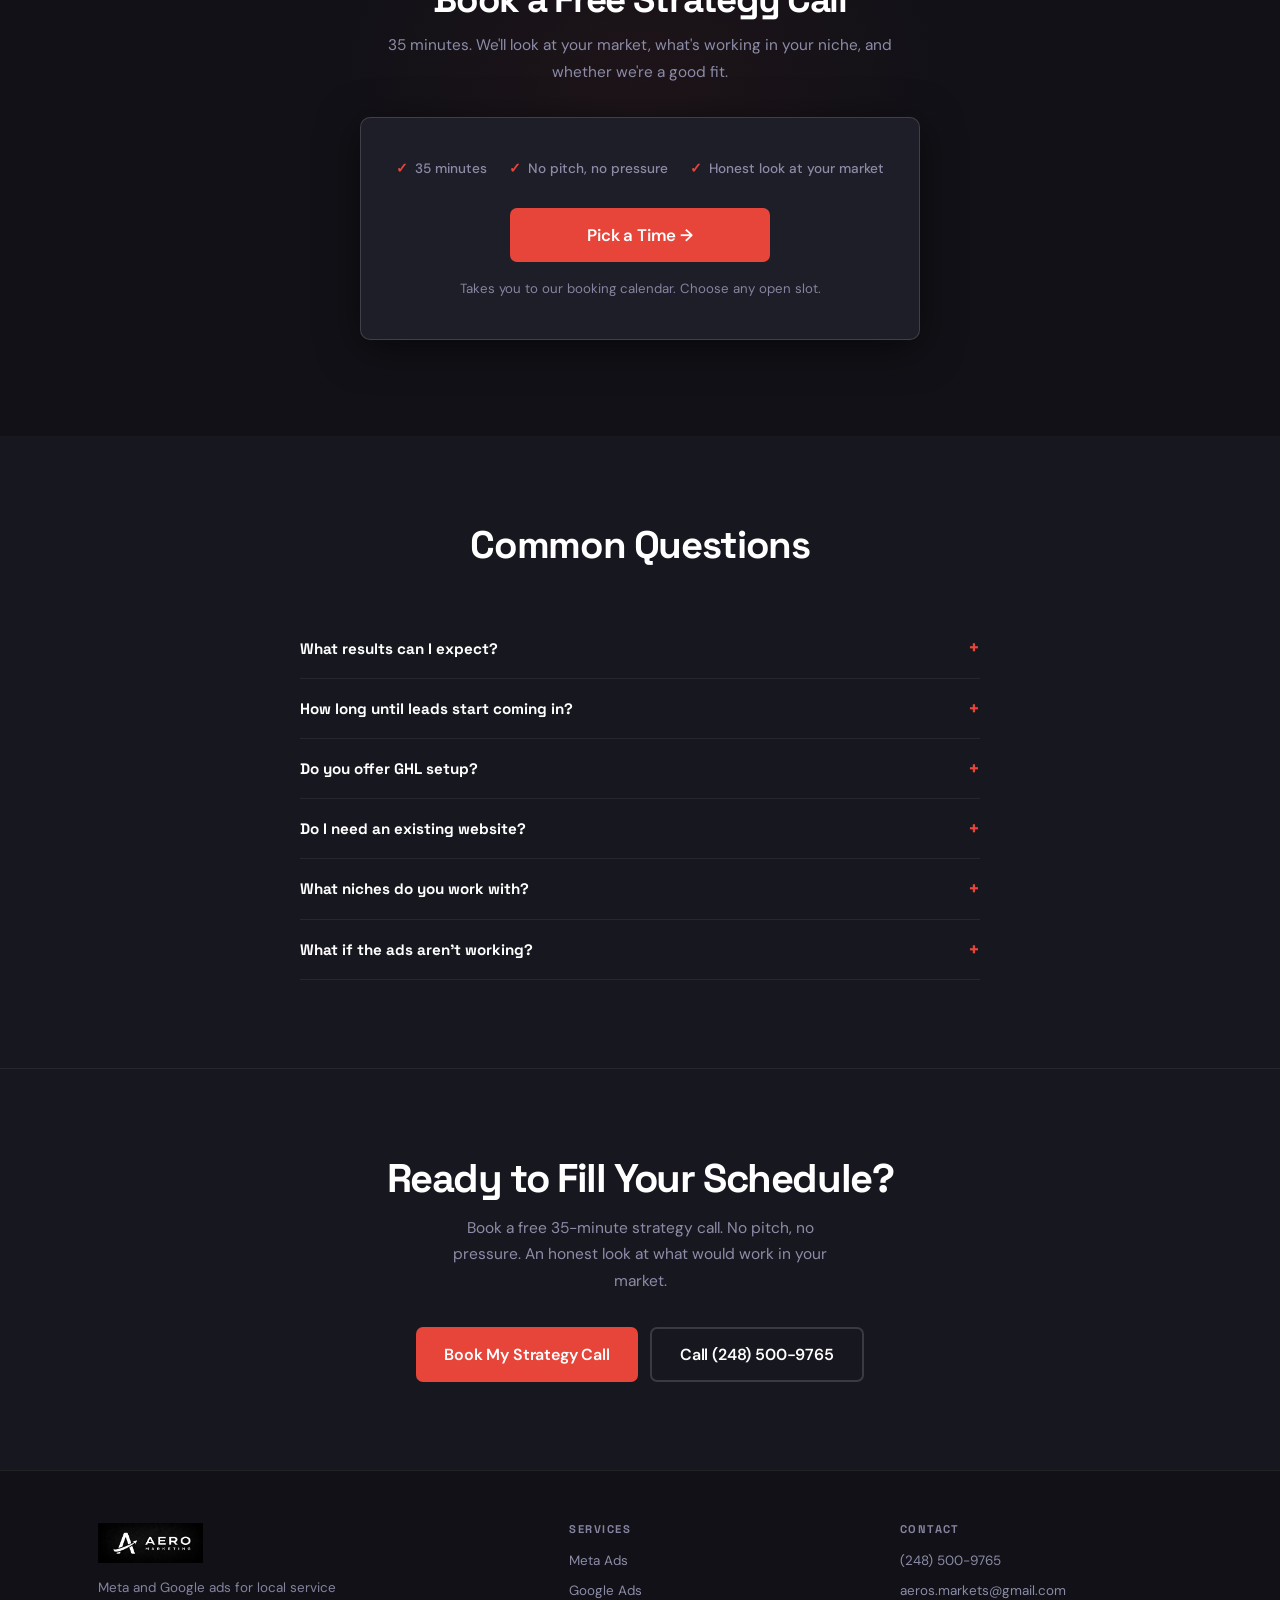
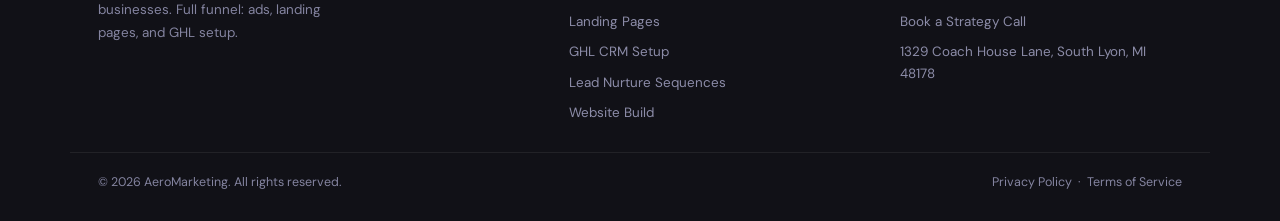
==== commit 0f5f7d0a: "Add files via upload" ====
--- a/index.html
+++ b/index.html
@@ -21,6 +21,17 @@
   <link rel="preconnect" href="https://fonts.googleapis.com" />
   <link rel="preconnect" href="https://fonts.gstatic.com" crossorigin />
   <link href="https://fonts.googleapis.com/css2?family=Space+Grotesk:wght@600;700;800&family=DM+Sans:wght@400;500;600&display=swap" rel="stylesheet" />
+  <!-- META PIXEL — paste your Pixel ID between the quotes on the fbq('init', ...) line, then uncomment this whole block before running ads.
+  <script>
+    !function(f,b,e,v,n,t,s){if(f.fbq)return;n=f.fbq=function(){n.callMethod?
+    n.callMethod.apply(n,arguments):n.queue.push(arguments)};if(!f._fbq)f._fbq=n;
+    n.push=n;n.loaded=!0;n.version='2.0';n.queue=[];t=b.createElement(e);t.async=!0;
+    t.src=v;s=b.getElementsByTagName(e)[0];s.parentNode.insertBefore(t,s)}(window,
+    document,'script','https://connect.facebook.net/en_US/fbevents.js');
+    fbq('init', 'YOUR_PIXEL_ID');
+    fbq('track', 'PageView');
+  </script>
+  -->
   <script type="application/ld+json">
   {
     "@context": "https://schema.org",
@@ -197,6 +208,30 @@
     .why-card h4 { font-size: .9rem; font-weight: 700; color: var(--white); margin-bottom: 8px; }
     .why-card p { font-size: .835rem; color: var(--body); line-height: 1.62; }
 
+    /* WORK / PORTFOLIO */
+    .work-grid { display: grid; grid-template-columns: repeat(3,1fr); gap: 20px; }
+    @media (max-width: 900px) { .work-grid { grid-template-columns: 1fr; max-width: 520px; margin: 0 auto; } }
+    .work-card { background: var(--card); border: 1px solid var(--border); border-radius: var(--radius); overflow: hidden; transition: transform .25s cubic-bezier(.23,1,.32,1), border-color .25s; }
+    @media (hover:hover) and (pointer:fine) { .work-card:hover { transform: translateY(-4px); border-color: rgba(232,69,58,0.4); } }
+    .work-chrome { display: flex; align-items: center; gap: 7px; padding: 11px 14px; background: #15151D; border-bottom: 1px solid var(--border); }
+    .work-dot { width: 9px; height: 9px; border-radius: 50%; flex-shrink: 0; opacity: .8; }
+    .work-url { margin-left: 8px; font-size: .68rem; color: var(--muted); font-family: var(--font-b); letter-spacing: .02em; overflow: hidden; text-overflow: ellipsis; white-space: nowrap; }
+    .work-shot { width: 100%; aspect-ratio: 1100 / 739; object-fit: cover; object-position: top center; }
+    .work-meta { display: flex; align-items: center; justify-content: space-between; gap: 12px; padding: 15px 18px; }
+    .work-name { font-family: var(--font-h); font-size: .95rem; font-weight: 700; color: var(--white); }
+    .work-tag { font-size: .68rem; font-weight: 700; letter-spacing: .1em; text-transform: uppercase; color: var(--accent); white-space: nowrap; }
+    .work-note { text-align: center; margin-top: 30px; font-size: .85rem; color: var(--muted); }
+
+    /* FOUNDER BAND */
+    .founder { padding: 92px 0; background: var(--bg2); border-top: 1px solid var(--border); border-bottom: 1px solid var(--border); position: relative; overflow: hidden; }
+    .founder::before { content: ''; position: absolute; top: 50%; left: 50%; transform: translate(-50%,-50%); width: 640px; height: 380px; background: radial-gradient(ellipse, rgba(232,69,58,0.07) 0%, transparent 65%); pointer-events: none; }
+    .founder-in { max-width: 840px; margin: 0 auto; padding: 0 28px; text-align: center; position: relative; }
+    .founder-mark { width: 52px; height: 52px; margin: 0 auto 26px; border: 1px solid var(--border-w); border-radius: 12px; display: flex; align-items: center; justify-content: center; font-family: var(--font-h); font-weight: 800; font-size: 1.4rem; color: var(--accent); }
+    .founder-quote { font-family: var(--font-h); font-size: clamp(1.5rem, 3.2vw, 2.25rem); font-weight: 800; letter-spacing: -.03em; line-height: 1.22; color: var(--white); }
+    .founder-quote .hl { color: var(--accent); }
+    .founder-sub { margin: 22px auto 0; max-width: 580px; font-size: 1rem; color: var(--body); line-height: 1.75; }
+    .founder-by { margin-top: 26px; font-size: .74rem; font-weight: 700; letter-spacing: .14em; text-transform: uppercase; color: var(--muted); }
+
     /* BOOKING */
     .book-sec { padding: 96px 0; background: var(--bg); position: relative; overflow: hidden; }
     .book-sec::before { content: ''; position: absolute; top: -10%; left: 50%; transform: translateX(-50%); width: 700px; height: 500px; background: radial-gradient(ellipse, rgba(232,69,58,0.06) 0%, transparent 65%); pointer-events: none; }
@@ -407,8 +442,60 @@
   </div>
 </section>
 
+<!-- WORK / FUNNELS WE BUILD -->
+<section class="sec sec-alt" id="work">
+  <div class="wrap">
+    <div class="sec-hd">
+      <h2 class="rev">The Funnels We Build</h2>
+      <p class="rev" data-d="1">Your ads are only half the job. They run to a landing page built to convert, not a generic website. Here's the kind of page your leads land on.</p>
+    </div>
+    <div class="work-grid">
+      <div class="work-card rev">
+        <div class="work-chrome">
+          <span class="work-dot" style="background:#ff5f57"></span>
+          <span class="work-dot" style="background:#febc2e"></span>
+          <span class="work-dot" style="background:#28c840"></span>
+          <span class="work-url">crystal-clear-window-washing</span>
+        </div>
+        <img class="work-shot" src="work-crystalclear.jpg" alt="Crystal Clear window washing landing page" loading="lazy" />
+        <div class="work-meta">
+          <span class="work-name">Crystal Clear</span>
+          <span class="work-tag">Window Washing</span>
+        </div>
+      </div>
+      <div class="work-card rev" data-d="1">
+        <div class="work-chrome">
+          <span class="work-dot" style="background:#ff5f57"></span>
+          <span class="work-dot" style="background:#febc2e"></span>
+          <span class="work-dot" style="background:#28c840"></span>
+          <span class="work-url">ridgeline-concrete-hardscape</span>
+        </div>
+        <img class="work-shot" src="work-ridgeline.jpg" alt="Ridgeline concrete and hardscape landing page" loading="lazy" />
+        <div class="work-meta">
+          <span class="work-name">Ridgeline</span>
+          <span class="work-tag">Concrete</span>
+        </div>
+      </div>
+      <div class="work-card rev" data-d="2">
+        <div class="work-chrome">
+          <span class="work-dot" style="background:#ff5f57"></span>
+          <span class="work-dot" style="background:#febc2e"></span>
+          <span class="work-dot" style="background:#28c840"></span>
+          <span class="work-url">trueview-window-cleaning</span>
+        </div>
+        <img class="work-shot" src="work-trueview.jpg" alt="TrueView window cleaning landing page" loading="lazy" />
+        <div class="work-meta">
+          <span class="work-name">TrueView</span>
+          <span class="work-tag">Window Cleaning</span>
+        </div>
+      </div>
+    </div>
+    <p class="work-note rev">A look at the landing pages we design for local service niches. Yours is built from scratch for your market.</p>
+  </div>
+</section>
+
 <!-- PROCESS -->
-<section class="sec sec-alt" id="process">
+<section class="sec" id="process">
   <div class="wrap">
     <div class="sec-hd">
       <h2 class="rev">How It Works</h2>
@@ -432,6 +519,16 @@
         <p>Campaigns go live. Leads come in. We send weekly reports and keep optimizing the numbers.</p>
       </div>
     </div>
+  </div>
+</section>
+
+<!-- FOUNDER BAND -->
+<section class="founder">
+  <div class="founder-in">
+    <div class="founder-mark rev">A</div>
+    <p class="founder-quote rev" data-d="1">You're not hiring an agency. You're hiring <span class="hl">the person who builds your ads.</span></p>
+    <p class="founder-sub rev" data-d="2">No account managers, no handoffs, no junior running your budget. When you book a call, you talk to Ason. The same person who builds, launches, and reports on your campaigns every week. That means straight answers and changes that actually happen fast.</p>
+    <p class="founder-by rev" data-d="3">Ason &middot; Founder, AeroMarketing</p>
   </div>
 </section>
 
@@ -562,6 +659,7 @@
         <li><a href="tel:+12485009765">(248) 500-9765</a></li>
         <li><a href="mailto:aeros.markets@gmail.com">aeros.markets@gmail.com</a></li>
         <li><a href="book.html">Book a Strategy Call</a></li>
+        <li>1329 Coach House Lane, South Lyon, MI 48178</li>
       </ul>
     </div>
   </div>
@@ -674,5 +772,7 @@
     }
   })();
 </script>
+<!-- GHL Chat Widget -->
+<script src="https://widgets.leadconnectorhq.com/loader.js" data-resources-url="https://widgets.leadconnectorhq.com/chat-widget/loader.js" data-widget-id="6a432f056112ba37bb6cda85" data-source="WEB_USER"></script>
 </body>
 </html>
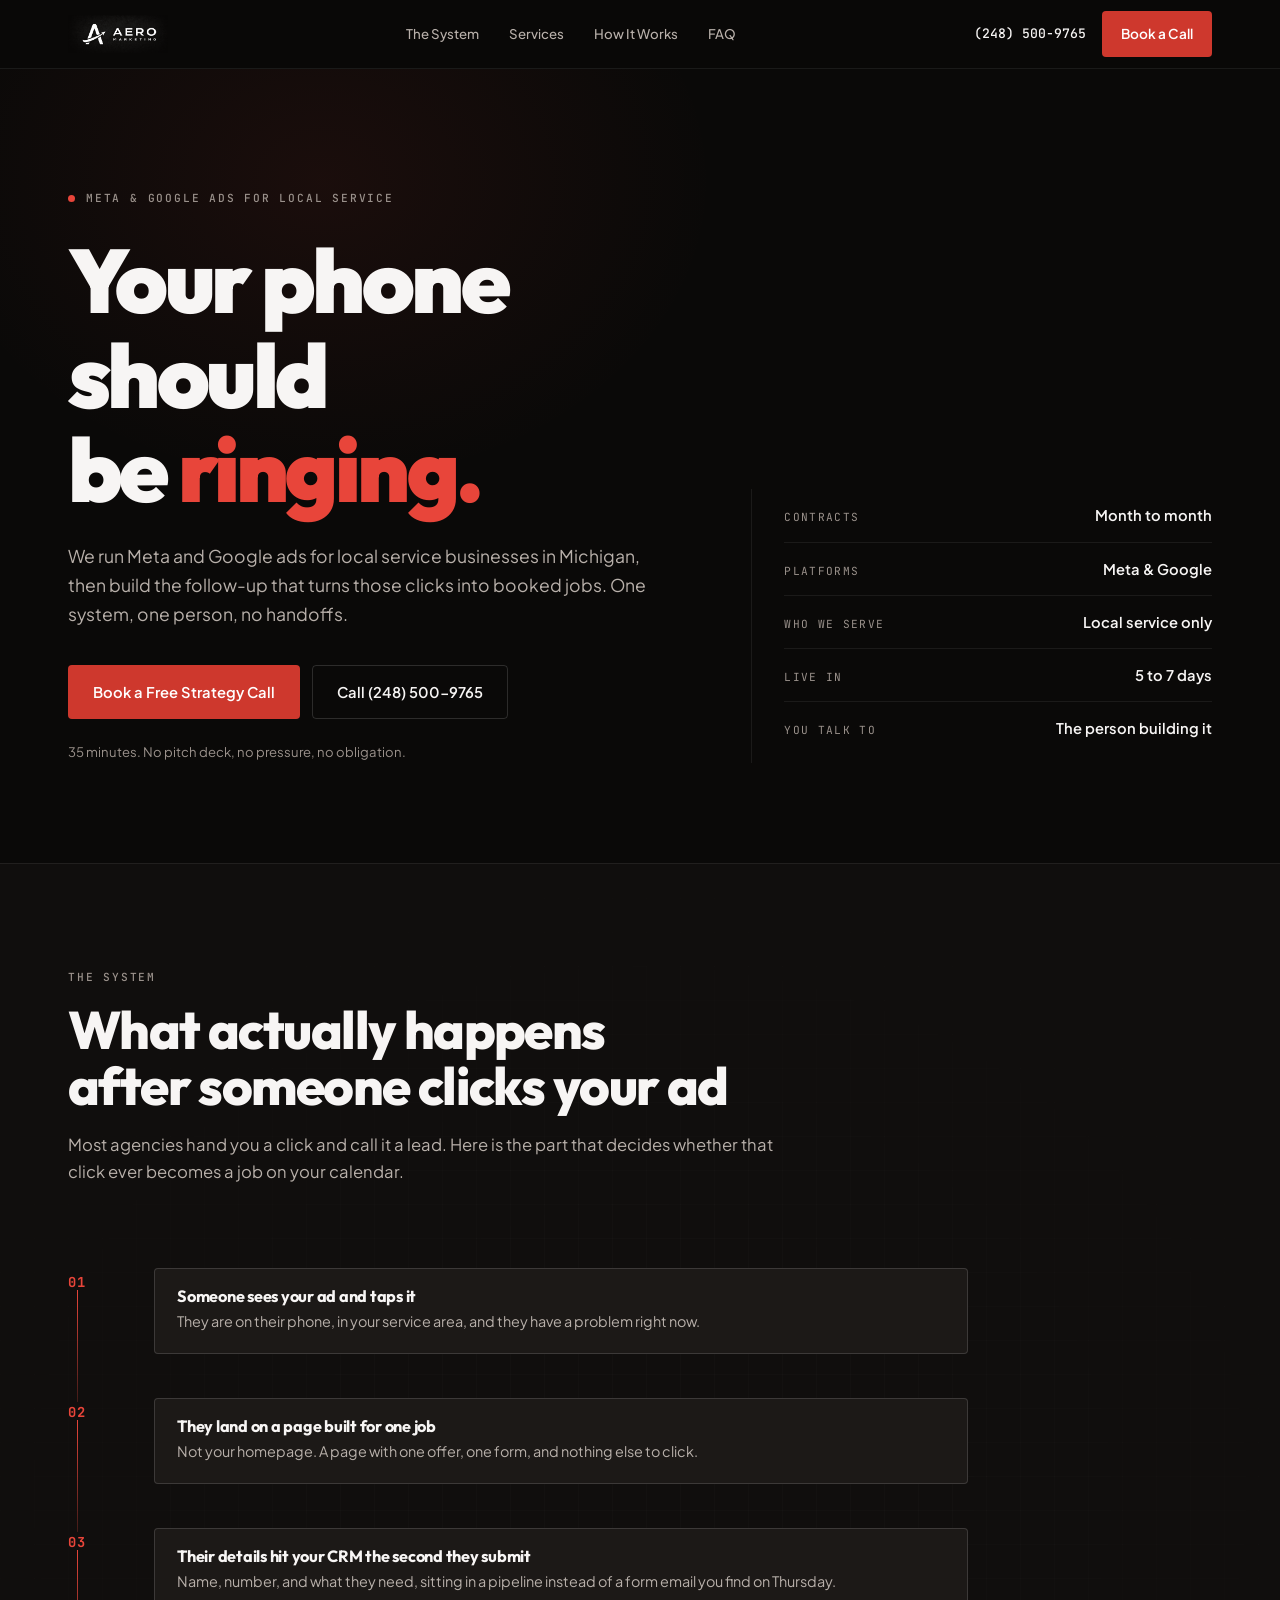
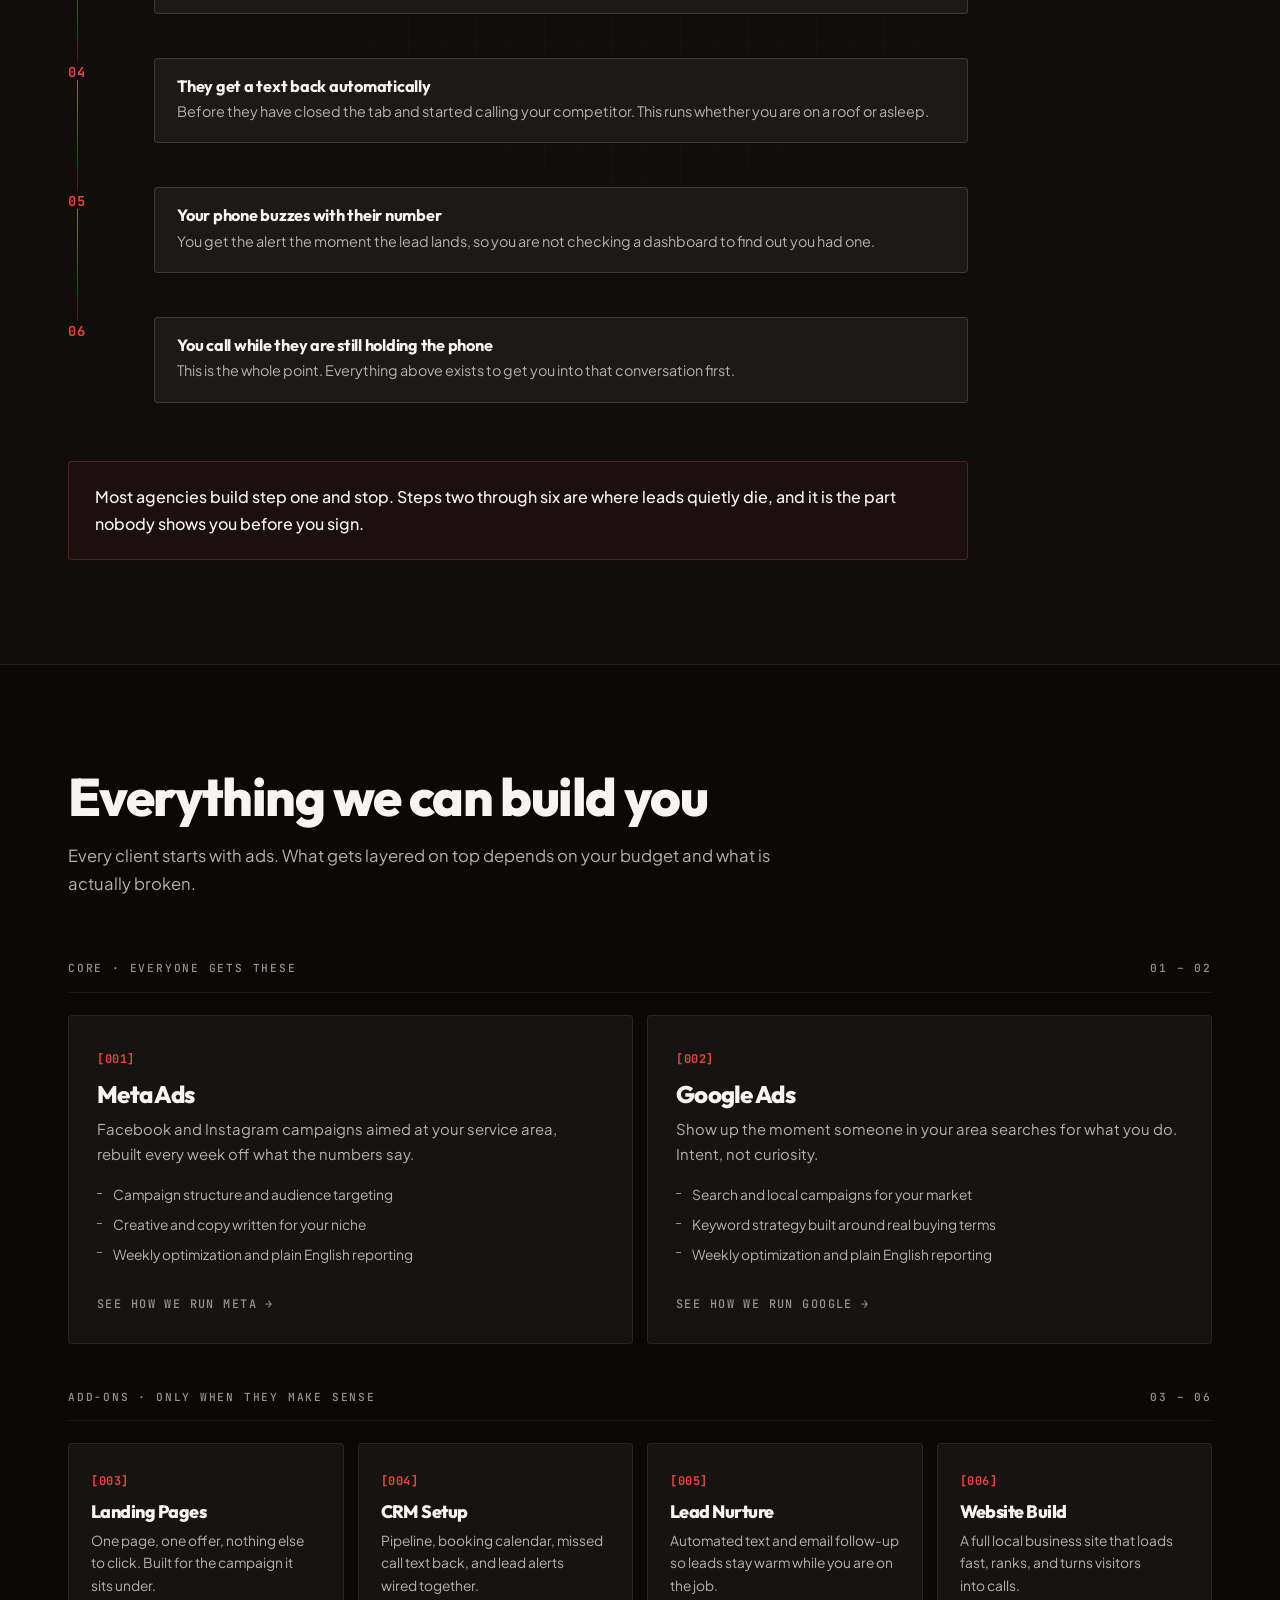
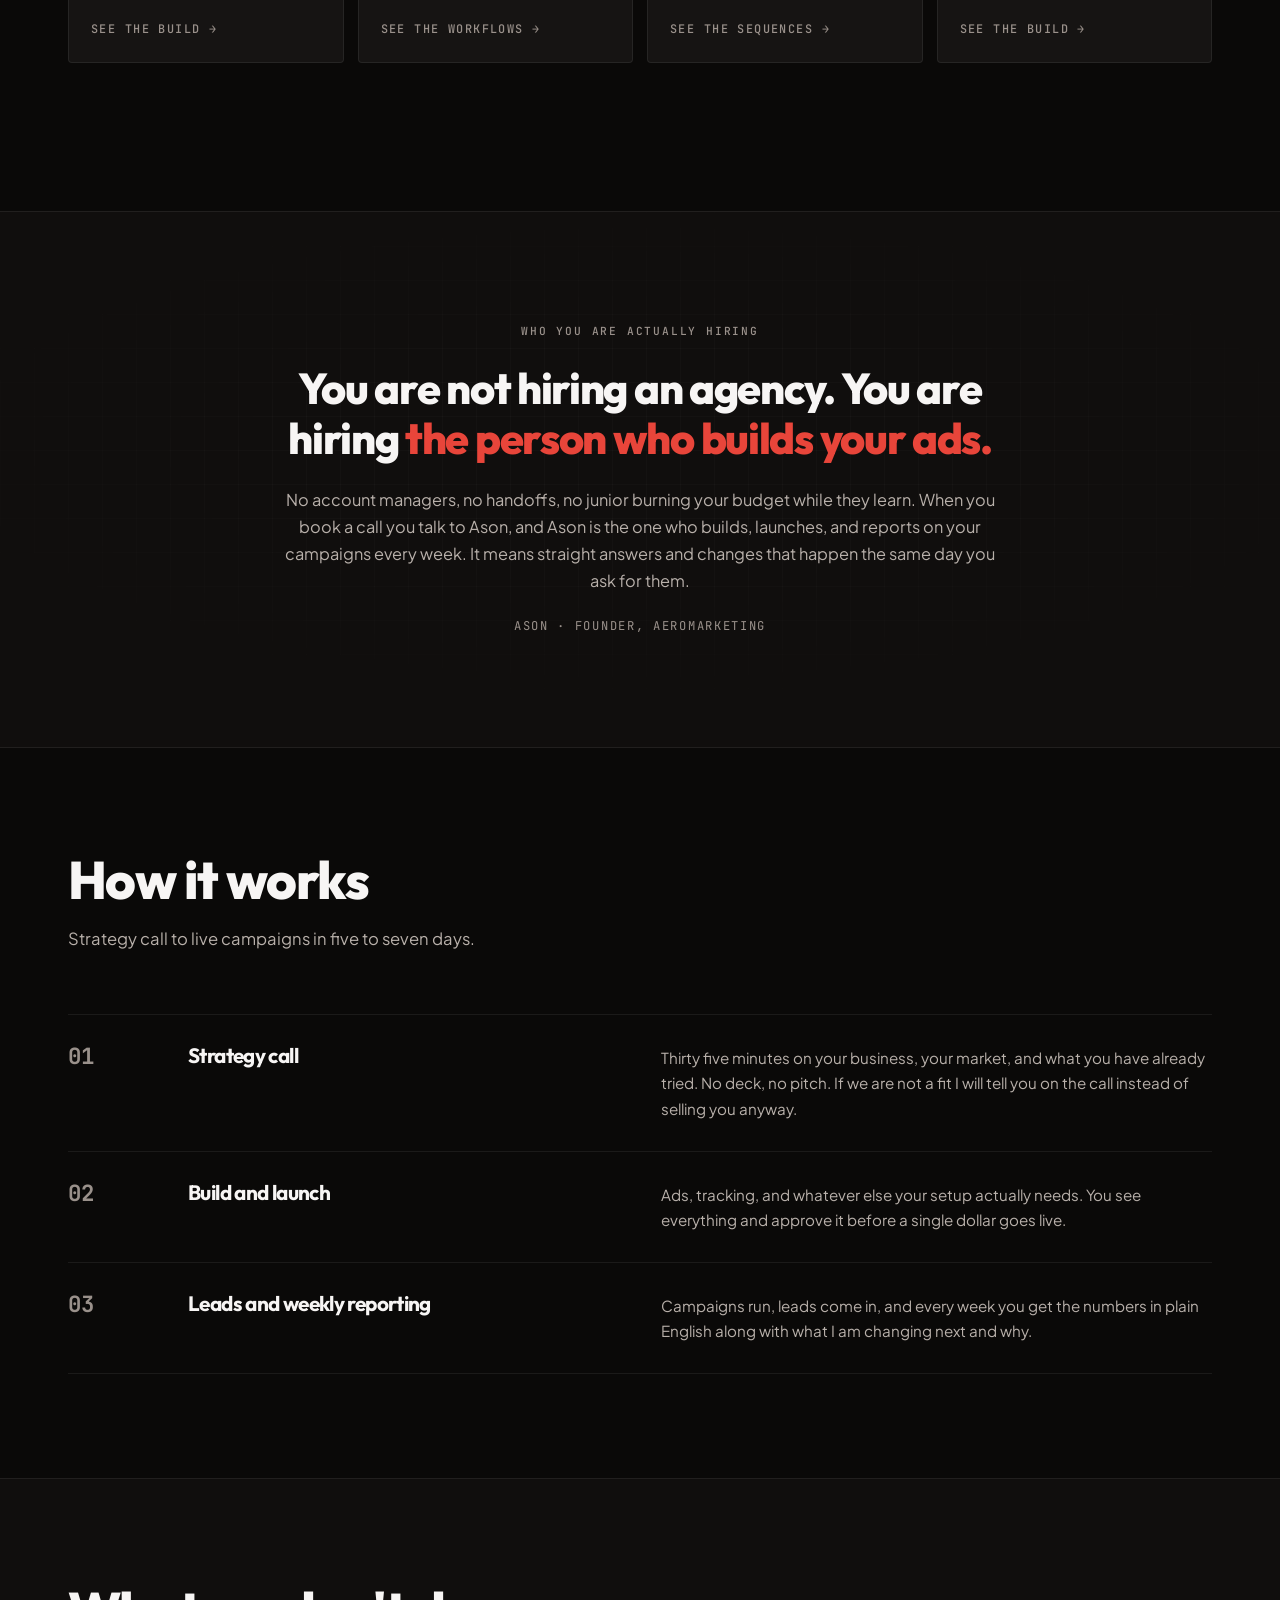
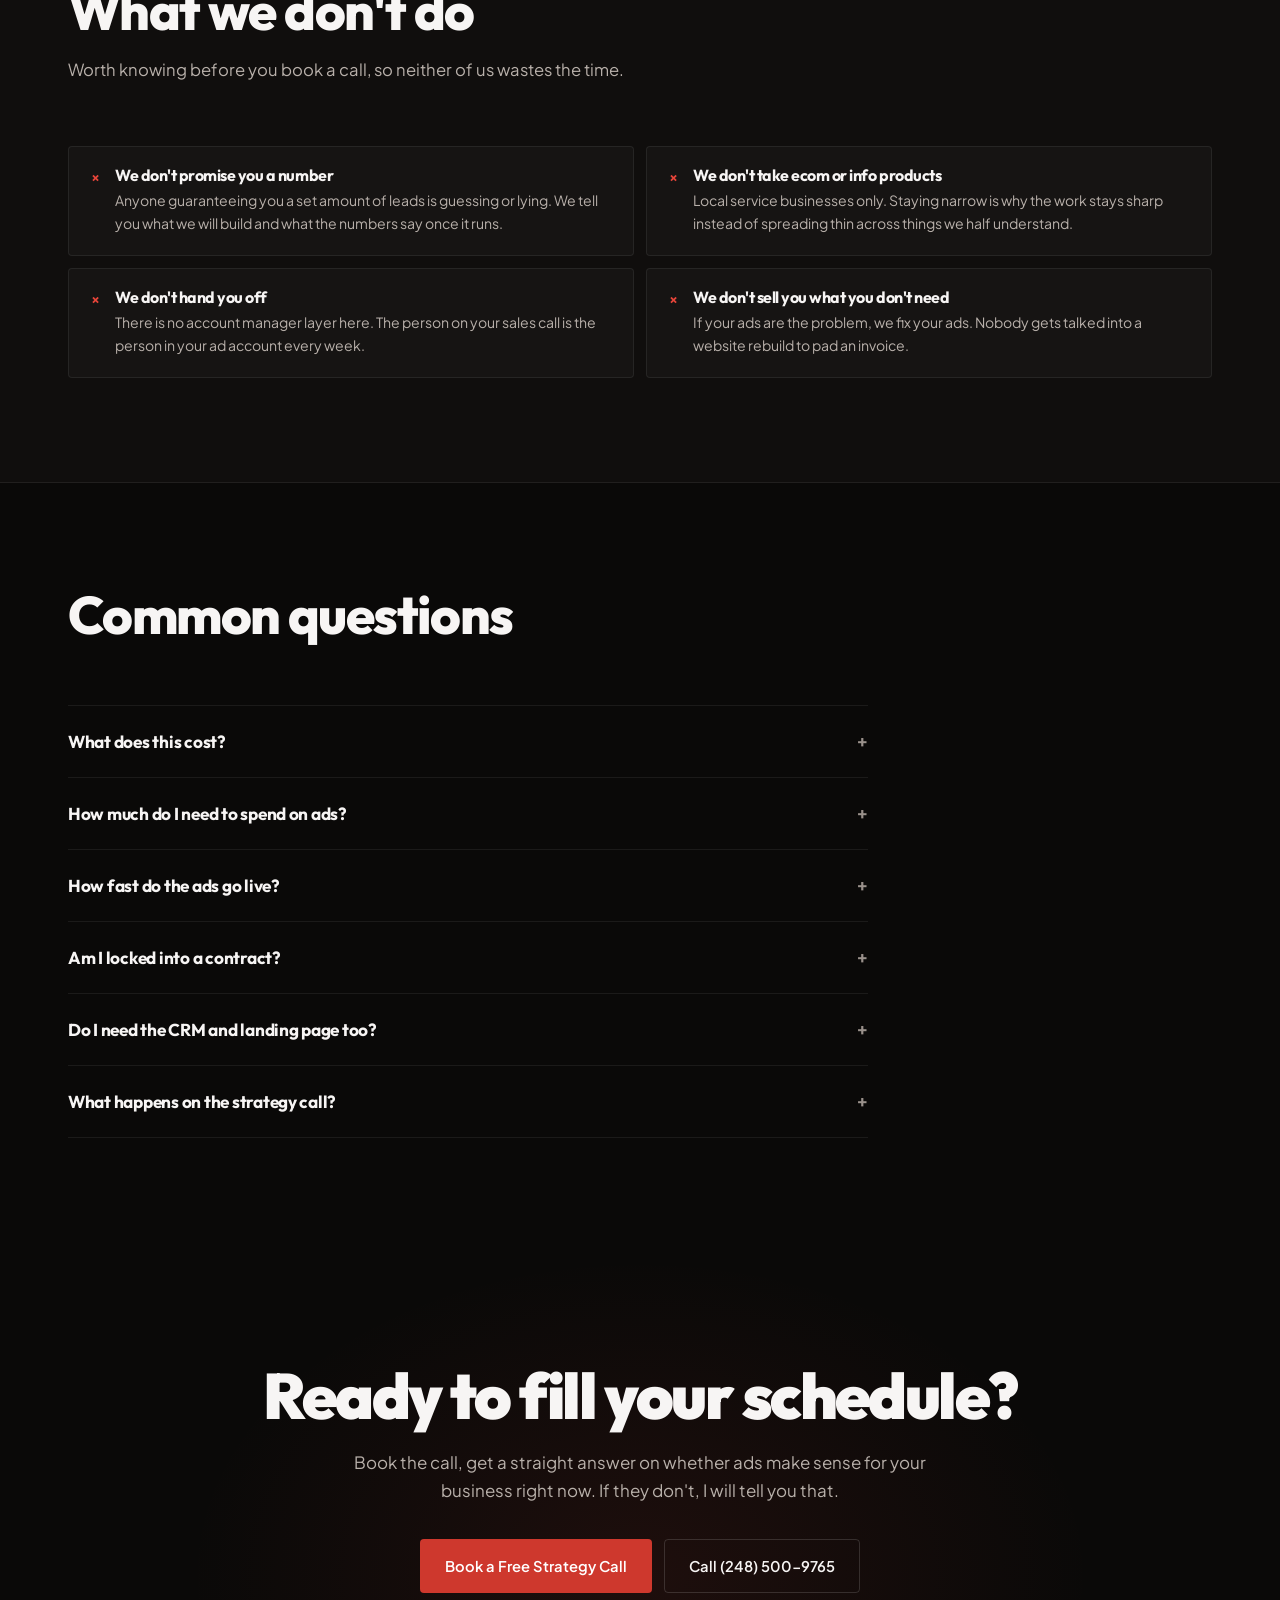
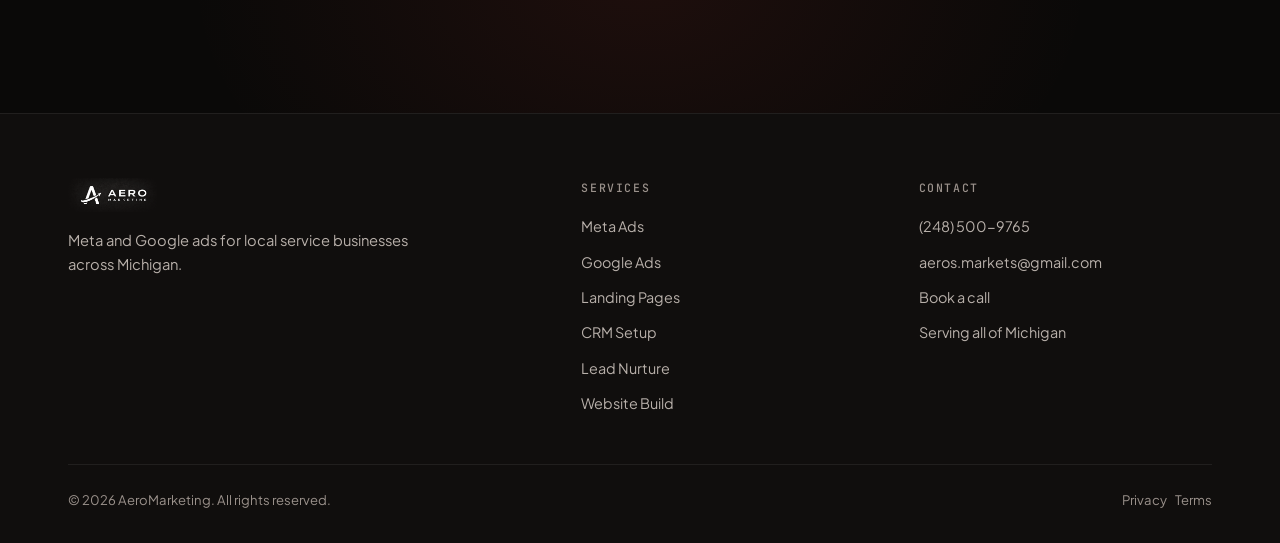
==== commit 042a7164: "Add files via upload" ====
--- a/index.html
+++ b/index.html
@@ -1,778 +1,750 @@
-<!DOCTYPE html>
-<html lang="en">
-<head>
-  <meta charset="UTF-8" />
-  <meta name="viewport" content="width=device-width, initial-scale=1.0" />
-  <title>AeroMarketing — Digital Marketing for Local Service Businesses</title>
-  <meta name="description" content="AeroMarketing runs Meta and Google ads for local service businesses. More leads, more booked jobs. Book a free 35-min strategy call today." />
-  <meta property="og:title" content="AeroMarketing — More Booked Jobs for Local Service Businesses" />
-  <meta property="og:description" content="We run Meta and Google ads for local service businesses. Full funnel: ads, landing pages, GHL follow-up. Book a free strategy call." />
-  <meta property="og:type" content="website" />
-  <meta property="og:url" content="https://www.aeromarketing.org/" />
-  <link rel="canonical" href="https://www.aeromarketing.org/" />
-  <link rel="icon" type="image/png" href="favicon.png" />
-  <meta property="og:image" content="https://www.aeromarketing.org/og-image.png" />
-  <meta property="og:image:width" content="1200" />
-  <meta property="og:image:height" content="630" />
-  <meta name="twitter:card" content="summary_large_image" />
-  <meta name="twitter:title" content="AeroMarketing — More Booked Jobs for Local Service Businesses" />
-  <meta name="twitter:description" content="We run Meta and Google ads for local service businesses. Full funnel: ads, landing pages, GHL follow-up. Book a free strategy call." />
-  <meta name="twitter:image" content="https://www.aeromarketing.org/og-image.png" />
-  <link rel="preconnect" href="https://fonts.googleapis.com" />
-  <link rel="preconnect" href="https://fonts.gstatic.com" crossorigin />
-  <link href="https://fonts.googleapis.com/css2?family=Space+Grotesk:wght@600;700;800&family=DM+Sans:wght@400;500;600&display=swap" rel="stylesheet" />
-  <!-- META PIXEL — paste your Pixel ID between the quotes on the fbq('init', ...) line, then uncomment this whole block before running ads.
-  <script>
-    !function(f,b,e,v,n,t,s){if(f.fbq)return;n=f.fbq=function(){n.callMethod?
-    n.callMethod.apply(n,arguments):n.queue.push(arguments)};if(!f._fbq)f._fbq=n;
-    n.push=n;n.loaded=!0;n.version='2.0';n.queue=[];t=b.createElement(e);t.async=!0;
-    t.src=v;s=b.getElementsByTagName(e)[0];s.parentNode.insertBefore(t,s)}(window,
-    document,'script','https://connect.facebook.net/en_US/fbevents.js');
-    fbq('init', 'YOUR_PIXEL_ID');
-    fbq('track', 'PageView');
-  </script>
-  -->
-  <script type="application/ld+json">
-  {
-    "@context": "https://schema.org",
-    "@type": "ProfessionalService",
-    "name": "AeroMarketing",
-    "telephone": "+12485009765",
-    "email": "aeros.markets@gmail.com",
-    "url": "https://www.aeromarketing.org/",
-    "image": "https://www.aeromarketing.org/og-image.png",
-    "areaServed": "United States",
-    "priceRange": "$$"
-  }
-  </script>
-  <style>
-    :root {
-      --bg:        #111117;
-      --bg2:       #17171F;
-      --card:      #1E1E28;
-      --accent:    #E8453A;
-      --accent-h:  #D13B30;
-      --white:     #FFFFFF;
-      --heading:   #FFFFFF;
-      --body:      #8C8CA8;
-      --muted:     #8484A0;
-      --border:    rgba(255,255,255,0.07);
-      --border-w:  rgba(255,255,255,0.15);
-      --radius:    10px;
-      --radius-btn:7px;
-      --shadow:    0 8px 40px rgba(0,0,0,0.5);
-      --font-h:    'Space Grotesk', sans-serif;
-      --font-b:    'DM Sans', sans-serif;
-      --max:       1140px;
-    }
-
-    *, *::before, *::after { box-sizing: border-box; margin: 0; padding: 0; }
-    html { scroll-behavior: smooth; }
-    body { font-family: var(--font-b); background: var(--bg); color: var(--body); line-height: 1.6; -webkit-font-smoothing: antialiased; }
-    h1,h2,h3,h4 { font-family: var(--font-h); color: var(--heading); line-height: 1.1; }
-    a { color: inherit; text-decoration: none; }
-    img { display: block; max-width: 100%; height: auto; }
-    .wrap { max-width: var(--max); margin: 0 auto; padding: 0 28px; }
-
-    /* ANIMATIONS */
-    @media (prefers-reduced-motion: no-preference) {
-      .rev { opacity: 0; transform: translateY(22px); transition: opacity .6s cubic-bezier(.23,1,.32,1), transform .6s cubic-bezier(.23,1,.32,1); }
-      .rev.on { opacity: 1; transform: none; }
-      .rev[data-d="1"] { transition-delay: 80ms; }
-      .rev[data-d="2"] { transition-delay: 160ms; }
-      .rev[data-d="3"] { transition-delay: 240ms; }
-      .rev[data-d="4"] { transition-delay: 320ms; }
-      .rev[data-d="5"] { transition-delay: 400ms; }
-    }
-    @media (prefers-reduced-motion: reduce) {
-      .hero::before { animation: none; }
-      .trust-track { animation: none; transform: none; }
-      * { scroll-behavior: auto !important; }
-    }
-
-    /* BUTTONS */
-    .btn { display: inline-flex; align-items: center; justify-content: center; gap: 8px; font-family: var(--font-b); font-weight: 600; font-size: 1rem; min-height: 50px; padding: 13px 28px; border-radius: var(--radius-btn); border: none; cursor: pointer; text-decoration: none; white-space: nowrap; letter-spacing: -.01em; transition: background .18s cubic-bezier(.23,1,.32,1), transform .18s cubic-bezier(.23,1,.32,1), border-color .18s; }
-    .btn-p { background: var(--accent); color: #fff; }
-    .btn-o { background: transparent; color: var(--white); border: 2px solid var(--border-w); }
-    @media (hover:hover) and (pointer:fine) {
-      .btn-p:hover { background: var(--accent-h); transform: translateY(-2px); }
-      .btn-o:hover { border-color: rgba(255,255,255,0.4); background: rgba(255,255,255,0.04); }
-    }
-    .btn-p:active, .btn-o:active { transform: scale(.97); transition-duration: 80ms; }
-
-    /* HEADER */
-    .hdr { position: fixed; top: 0; left: 0; right: 0; z-index: 200; background: rgba(17,17,23,.92); backdrop-filter: blur(18px); -webkit-backdrop-filter: blur(18px); border-bottom: 1px solid var(--border); }
-    .hdr-in { max-width: var(--max); margin: 0 auto; padding: 0 28px; height: 64px; display: flex; align-items: center; justify-content: space-between; gap: 20px; }
-    .hdr-logo img { height: 44px; width: auto; mix-blend-mode: screen; }
-    .hdr-phone { font-weight: 600; font-size: .9rem; color: var(--heading); }
-    .hdr-phone a { color: var(--heading); }
-    @media (max-width: 768px) { .hdr-phone { display: none; } .hdr-in .btn { padding: 10px 16px; font-size: .875rem; min-height: 42px; } }
-
-    /* HERO — full width, no fake visuals */
-    .hero {
-      min-height: 100dvh;
-      display: flex; align-items: center;
-      padding-top: 64px;
-      position: relative; overflow: hidden;
-    }
-    /* Brand swoosh — animated orbs that slowly breathe */
-    .hero::before {
-      content: '';
-      position: absolute; inset: 0;
-      background:
-        radial-gradient(ellipse 70% 60% at 80% 30%, rgba(255,255,255,0.035) 0%, transparent 55%),
-        radial-gradient(ellipse 50% 80% at 90% 70%, rgba(255,255,255,0.02) 0%, transparent 50%),
-        radial-gradient(ellipse 40% 40% at 15% 60%, rgba(232,69,58,0.06) 0%, transparent 55%);
-      pointer-events: none;
-      animation: hero-orb-pulse 16s ease-in-out infinite alternate;
-    }
-    @keyframes hero-orb-pulse {
-      0%   { transform: scale(1) translate(0, 0); opacity: 1; }
-      50%  { transform: scale(1.07) translate(1.5%, -2%); opacity: 0.82; }
-      100% { transform: scale(0.96) translate(-1%, 1.5%); opacity: 0.95; }
-    }
-    .hero-inner { position: relative; z-index: 1; padding: 80px 0; }
-    .hero-label {
-      display: inline-flex; align-items: center; gap: 10px;
-      font-size: .72rem; font-weight: 700; letter-spacing: .15em; text-transform: uppercase;
-      color: var(--accent); margin-bottom: 28px;
-    }
-    .hero-label::after { content: ''; width: 28px; height: 1px; background: var(--accent); opacity: .6; }
-    .hero h1 {
-      font-size: clamp(2.8rem, 6vw, 5rem);
-      font-weight: 800; letter-spacing: -.04em;
-      color: var(--white); max-width: 760px;
-      line-height: 1.04; margin-bottom: 24px;
-    }
-    .hero-sub {
-      font-size: 1.1rem; color: var(--body);
-      max-width: 520px; margin-bottom: 40px; line-height: 1.7;
-    }
-    .hero-ctas { display: flex; gap: 14px; flex-wrap: wrap; margin-bottom: 60px; }
-    .hero-stats { display: flex; gap: 0; flex-wrap: wrap; border: 1px solid var(--border); border-radius: var(--radius); overflow: hidden; width: fit-content; }
-    .hero-stat { padding: 18px 28px; border-right: 1px solid var(--border); }
-    .hero-stat:last-child { border-right: none; }
-    .stat-v { display: block; font-family: var(--font-h); font-size: 1.25rem; font-weight: 800; color: var(--white); letter-spacing: -.025em; }
-    .stat-l { display: block; font-size: .7rem; color: var(--muted); letter-spacing: .07em; text-transform: uppercase; margin-top: 2px; }
-    @media (max-width: 640px) { .hero h1 { font-size: clamp(2.2rem, 9vw, 3rem); } .hero-stats { width: 100%; } .hero-stat { flex: 1; padding: 14px 16px; } }
-
-    /* TRUST BAR */
-    .trust { background: var(--bg2); border-top: 1px solid var(--border); border-bottom: 1px solid var(--border); padding: 15px 0; overflow: hidden; }
-    .trust-track { display: flex; align-items: center; gap: 40px; width: max-content; animation: trust-scroll 24s linear infinite; }
-    .trust:hover .trust-track { animation-play-state: paused; }
-    @keyframes trust-scroll { from { transform: translateX(0); } to { transform: translateX(-50%); } }
-    .ti { display: flex; align-items: center; gap: 8px; font-size: .84rem; font-weight: 500; color: var(--body); white-space: nowrap; }
-    .ti-sep { width: 1px; height: 14px; background: var(--border); flex-shrink: 0; }
-    @media (max-width: 640px) { .ti-sep { display: none; } }
-
-    /* SECTIONS */
-    .sec { padding: 88px 0; }
-    .sec-alt { background: var(--bg2); }
-    .sec-hd { text-align: center; margin-bottom: 52px; }
-    .sec-hd h2 { font-size: clamp(1.7rem, 3vw, 2.4rem); font-weight: 800; letter-spacing: -.035em; margin-bottom: 14px; }
-    .sec-hd p { font-size: .98rem; color: var(--body); max-width: 480px; margin: 0 auto; line-height: 1.72; }
-
-    /* SERVICES */
-    .svc-label { font-size: .72rem; font-weight: 700; letter-spacing: .14em; text-transform: uppercase; color: var(--accent); margin-bottom: 16px; }
-    .svc-addon-note { font-size: .9rem; color: var(--muted); margin-bottom: 20px; max-width: 500px; line-height: 1.6; }
-    .svc-grid { display: grid; grid-template-columns: repeat(3,1fr); gap: 16px; }
-    .svc-core { grid-template-columns: repeat(2,1fr); max-width: 760px; }
-    .svc-addons { grid-template-columns: repeat(2,1fr); }
-    @media (max-width: 880px) { .svc-grid { grid-template-columns: repeat(2,1fr); } .svc-core { max-width: 100%; } }
-    @media (max-width: 520px) { .svc-grid { grid-template-columns: 1fr; } .svc-core { grid-template-columns: 1fr; } .svc-addons { grid-template-columns: 1fr; } }
-    .svc-card { background: var(--card); border: 1px solid var(--border); border-radius: var(--radius); padding: 26px; transition: border-color .2s cubic-bezier(.23,1,.32,1), transform .2s cubic-bezier(.23,1,.32,1); }
-    .svc-featured { border-color: rgba(232,69,58,0.2); }
-    @media (hover:hover) and (pointer:fine) { .svc-card:hover { border-color: rgba(232,69,58,0.4); transform: translateY(-3px); } }
-    .svc-icon { width: 40px; height: 40px; background: rgba(232,69,58,0.12); border-radius: 8px; display: flex; align-items: center; justify-content: center; font-size: 1.15rem; margin-bottom: 16px; }
-    .svc-card h3 { font-size: .97rem; font-weight: 700; margin-bottom: 9px; }
-    .svc-card p { font-size: .855rem; color: var(--body); line-height: 1.65; margin-bottom: 16px; }
-    .svc-list { list-style: none; display: flex; flex-direction: column; gap: 7px; }
-    .svc-list li { font-size: .82rem; color: var(--body); display: flex; align-items: flex-start; gap: 8px; line-height: 1.5; }
-    .svc-list li::before { content: ''; width: 4px; height: 4px; background: var(--accent); border-radius: 50%; flex-shrink: 0; margin-top: 7px; opacity: .7; }
-
-    /* PROCESS */
-    .proc-grid { display: grid; grid-template-columns: repeat(3,1fr); position: relative; }
-    .proc-line { position: absolute; top: 25px; left: calc(16.67% + 16px); right: calc(16.67% + 16px); height: 1px; background: linear-gradient(90deg, transparent, var(--border-w), transparent); }
-    @media (max-width: 720px) { .proc-grid { grid-template-columns: 1fr; gap: 32px; } .proc-line { display: none; } }
-    .proc-step { padding: 0 20px; text-align: center; }
-    .proc-num { width: 50px; height: 50px; background: var(--bg); border: 1px solid var(--border-w); border-radius: 50%; display: flex; align-items: center; justify-content: center; font-family: var(--font-h); font-size: .9rem; font-weight: 800; color: var(--accent); margin: 0 auto 18px; position: relative; z-index: 1; }
-    .proc-step h3 { font-size: .95rem; font-weight: 700; color: var(--white); margin-bottom: 9px; }
-    .proc-step p { font-size: .845rem; color: var(--body); line-height: 1.65; max-width: 210px; margin: 0 auto; }
-
-    /* WHY */
-    .why-grid { display: grid; grid-template-columns: repeat(3,1fr); gap: 14px; }
-    @media (max-width: 880px) { .why-grid { grid-template-columns: repeat(2,1fr); } }
-    @media (max-width: 520px) { .why-grid { grid-template-columns: 1fr; } }
-    .why-card { background: var(--card); border: 1px solid var(--border); border-radius: var(--radius); padding: 22px; transition: border-color .2s cubic-bezier(.23,1,.32,1); }
-    @media (hover:hover) and (pointer:fine) { .why-card:hover { border-color: var(--border-w); } }
-    .why-card h4 { font-size: .9rem; font-weight: 700; color: var(--white); margin-bottom: 8px; }
-    .why-card p { font-size: .835rem; color: var(--body); line-height: 1.62; }
-
-    /* WORK / PORTFOLIO */
-    .work-grid { display: grid; grid-template-columns: repeat(3,1fr); gap: 20px; }
-    @media (max-width: 900px) { .work-grid { grid-template-columns: 1fr; max-width: 520px; margin: 0 auto; } }
-    .work-card { background: var(--card); border: 1px solid var(--border); border-radius: var(--radius); overflow: hidden; transition: transform .25s cubic-bezier(.23,1,.32,1), border-color .25s; }
-    @media (hover:hover) and (pointer:fine) { .work-card:hover { transform: translateY(-4px); border-color: rgba(232,69,58,0.4); } }
-    .work-chrome { display: flex; align-items: center; gap: 7px; padding: 11px 14px; background: #15151D; border-bottom: 1px solid var(--border); }
-    .work-dot { width: 9px; height: 9px; border-radius: 50%; flex-shrink: 0; opacity: .8; }
-    .work-url { margin-left: 8px; font-size: .68rem; color: var(--muted); font-family: var(--font-b); letter-spacing: .02em; overflow: hidden; text-overflow: ellipsis; white-space: nowrap; }
-    .work-shot { width: 100%; aspect-ratio: 1100 / 739; object-fit: cover; object-position: top center; }
-    .work-meta { display: flex; align-items: center; justify-content: space-between; gap: 12px; padding: 15px 18px; }
-    .work-name { font-family: var(--font-h); font-size: .95rem; font-weight: 700; color: var(--white); }
-    .work-tag { font-size: .68rem; font-weight: 700; letter-spacing: .1em; text-transform: uppercase; color: var(--accent); white-space: nowrap; }
-    .work-note { text-align: center; margin-top: 30px; font-size: .85rem; color: var(--muted); }
-
-    /* FOUNDER BAND */
-    .founder { padding: 92px 0; background: var(--bg2); border-top: 1px solid var(--border); border-bottom: 1px solid var(--border); position: relative; overflow: hidden; }
-    .founder::before { content: ''; position: absolute; top: 50%; left: 50%; transform: translate(-50%,-50%); width: 640px; height: 380px; background: radial-gradient(ellipse, rgba(232,69,58,0.07) 0%, transparent 65%); pointer-events: none; }
-    .founder-in { max-width: 840px; margin: 0 auto; padding: 0 28px; text-align: center; position: relative; }
-    .founder-mark { width: 52px; height: 52px; margin: 0 auto 26px; border: 1px solid var(--border-w); border-radius: 12px; display: flex; align-items: center; justify-content: center; font-family: var(--font-h); font-weight: 800; font-size: 1.4rem; color: var(--accent); }
-    .founder-quote { font-family: var(--font-h); font-size: clamp(1.5rem, 3.2vw, 2.25rem); font-weight: 800; letter-spacing: -.03em; line-height: 1.22; color: var(--white); }
-    .founder-quote .hl { color: var(--accent); }
-    .founder-sub { margin: 22px auto 0; max-width: 580px; font-size: 1rem; color: var(--body); line-height: 1.75; }
-    .founder-by { margin-top: 26px; font-size: .74rem; font-weight: 700; letter-spacing: .14em; text-transform: uppercase; color: var(--muted); }
-
-    /* BOOKING */
-    .book-sec { padding: 96px 0; background: var(--bg); position: relative; overflow: hidden; }
-    .book-sec::before { content: ''; position: absolute; top: -10%; left: 50%; transform: translateX(-50%); width: 700px; height: 500px; background: radial-gradient(ellipse, rgba(232,69,58,0.06) 0%, transparent 65%); pointer-events: none; }
-    .book-wrap { max-width: 560px; margin: 0 auto; position: relative; }
-    .book-hd { text-align: center; margin-bottom: 32px; }
-    .book-hd h2 { font-size: clamp(1.7rem, 3vw, 2.3rem); font-weight: 800; letter-spacing: -.035em; margin-bottom: 12px; }
-    .book-hd p { font-size: .96rem; color: var(--body); line-height: 1.72; }
-
-    /* Booking CTA card */
-    .book-card { background: var(--card); border: 1px solid var(--border-w); border-radius: var(--radius); padding: 40px 32px; box-shadow: var(--shadow); text-align: center; }
-    .book-points { display: flex; justify-content: center; gap: 22px; flex-wrap: wrap; margin-bottom: 28px; }
-    .bp { display: flex; align-items: center; gap: 7px; font-size: .85rem; font-weight: 500; color: var(--body); white-space: nowrap; }
-    .bp::before { content: '✓'; color: var(--accent); font-weight: 700; }
-    .book-card .btn { min-width: 260px; font-size: 1.05rem; min-height: 54px; }
-    .book-note { margin-top: 16px; font-size: .83rem; color: var(--muted); }
-
-    /* FAQ */
-    .faq-wrap { max-width: 680px; margin: 0 auto; }
-    .faq-item { border-bottom: 1px solid var(--border); }
-    .faq-q { display: flex; align-items: center; justify-content: space-between; width: 100%; background: transparent; border: 0; text-align: left; padding: 20px 0; cursor: pointer; font-family: var(--font-h); font-size: .95rem; font-weight: 700; color: var(--white); gap: 16px; user-select: none; }
-    .faq-q:focus-visible { outline: 2px solid var(--accent); outline-offset: 4px; border-radius: 4px; }
-    .faq-ico { font-size: 1.2rem; color: var(--accent); flex-shrink: 0; line-height: 1; transition: transform .3s cubic-bezier(.23,1,.32,1); }
-    .faq-item.on .faq-ico { transform: rotate(45deg); }
-    .faq-a { max-height: 0; overflow: hidden; transition: max-height .4s cubic-bezier(.23,1,.32,1), padding-bottom .3s cubic-bezier(.23,1,.32,1); }
-    .faq-item.on .faq-a { max-height: 280px; padding-bottom: 18px; }
-    .faq-a p { font-size: .91rem; color: var(--body); line-height: 1.75; }
-
-    /* FINAL CTA */
-    .fcta { background: var(--bg2); text-align: center; padding: 88px 24px; border-top: 1px solid var(--border); }
-    .fcta h2 { font-size: clamp(1.65rem, 3.2vw, 2.5rem); font-weight: 800; letter-spacing: -.035em; margin-bottom: 14px; max-width: 540px; margin-left: auto; margin-right: auto; }
-    .fcta p { font-size: .97rem; color: var(--body); margin-bottom: 32px; max-width: 400px; margin-left: auto; margin-right: auto; line-height: 1.72; }
-    .fcta-btns { display: flex; gap: 12px; justify-content: center; flex-wrap: wrap; }
-
-    /* FOOTER */
-    .footer { background: var(--bg); border-top: 1px solid var(--border); padding: 52px 0 28px; }
-    .footer-in { max-width: var(--max); margin: 0 auto; padding: 0 28px; display: grid; grid-template-columns: 1.5fr 1fr 1fr; gap: 48px; }
-    @media (max-width: 720px) { .footer-in { grid-template-columns: 1fr; gap: 28px; } }
-    .footer-logo img { height: 40px; margin-bottom: 14px; }
-    .footer-tag { font-size: .84rem; color: var(--muted); line-height: 1.65; max-width: 250px; }
-    .fc h4 { font-size: .7rem; font-weight: 700; letter-spacing: .13em; text-transform: uppercase; color: var(--muted); margin-bottom: 14px; }
-    .fc ul { list-style: none; display: flex; flex-direction: column; gap: 9px; }
-    .fc ul li { font-size: .84rem; color: var(--body); }
-    .fc ul li a { color: var(--body); transition: color .15s; }
-    @media (hover:hover) and (pointer:fine) { .fc ul li a:hover { color: var(--white); } }
-    .footer-bot { max-width: var(--max); margin: 28px auto 0; padding: 20px 28px 0; border-top: 1px solid var(--border); display: flex; align-items: center; justify-content: space-between; flex-wrap: wrap; gap: 10px; }
-    .footer-copy { font-size: .78rem; color: var(--muted); }
-    .footer-legal { font-size: .78rem; color: var(--muted); }
-    .footer-legal a { color: var(--muted); transition: color .15s; }
-    @media (hover:hover) and (pointer:fine) { .footer-legal a:hover { color: var(--white); } }
-
-    /* MOBILE STICKY */
-    @media (max-width: 768px) {
-      .mob-sticky { position: fixed; bottom: 0; left: 0; right: 0; z-index: 999; display: flex; background: #1A1A22; border-top: 1px solid var(--border-w); padding: 10px 14px; gap: 9px; }
-      .mob-sticky a { flex: 1; min-height: 48px; font-size: .88rem; }
-      body { padding-bottom: 72px; }
-    }
-    @media (min-width: 769px) { .mob-sticky { display: none; } }
-  </style>
-</head>
-<body>
-
-<!-- HEADER -->
-<header class="hdr">
-  <div class="hdr-in">
-    <div class="hdr-logo">
-      <a href="#top"><img src="logo.png" alt="AeroMarketing" /></a>
-    </div>
-    <div class="hdr-phone"><a href="tel:+12485009765">(248) 500-9765</a></div>
-    <a href="book.html" class="btn btn-p">Book a Strategy Call</a>
-  </div>
-</header>
-
-<!-- HERO -->
-<section class="hero" id="top">
-  <canvas id="hero-cvs" style="position:absolute;inset:0;width:100%;height:100%;pointer-events:none;z-index:0;"></canvas>
-  <div class="wrap hero-inner">
-    <div class="hero-label rev">Aero Marketing</div>
-    <h1 class="rev" data-d="1">Your phone should<br />be ringing.</h1>
-    <p class="hero-sub rev" data-d="2">We're dedicated to helping local service businesses grow — running ad campaigns that connect with the right people, drive results you can actually measure, and keep your pipeline full so you can focus on the work you love.</p>
-    <div class="hero-ctas rev" data-d="3">
-      <a href="book.html" class="btn btn-p">Book a Free Strategy Call</a>
-      <a href="tel:+12485009765" class="btn btn-o">Call (248) 500-9765</a>
-    </div>
-    <div class="hero-stats rev" data-d="4">
-      <div class="hero-stat">
-        <span class="stat-v">Meta + Google</span>
-        <span class="stat-l">Platforms we run</span>
-      </div>
-      <div class="hero-stat">
-        <span class="stat-v">5-7 Days</span>
-        <span class="stat-l">Campaigns go live</span>
-      </div>
-      <div class="hero-stat">
-        <span class="stat-v">Full Funnel</span>
-        <span class="stat-l">Ads, landing page + follow-up</span>
-      </div>
-    </div>
-  </div>
-</section>
-
-<!-- TRUST BAR -->
-<div class="trust">
-  <div class="trust-track">
-    <div class="ti">🎯 Local Service Niche Only</div>
-    <div class="ti-sep"></div>
-    <div class="ti">📊 Weekly Reports Every Week</div>
-    <div class="ti-sep"></div>
-    <div class="ti">⚡ GHL Available as Add-On</div>
-    <div class="ti-sep"></div>
-    <div class="ti">🚀 Campaigns Live in 5-7 Days</div>
-    <div class="ti-sep"></div>
-    <div class="ti">📱 Meta + Google Ads</div>
-    <div class="ti-sep"></div>
-    <div class="ti">💬 Direct Line to Your Strategist</div>
-    <div class="ti-sep"></div>
-    <!-- duplicate for seamless loop -->
-    <div class="ti">🎯 Local Service Niche Only</div>
-    <div class="ti-sep"></div>
-    <div class="ti">📊 Weekly Reports Every Week</div>
-    <div class="ti-sep"></div>
-    <div class="ti">⚡ GHL Available as Add-On</div>
-    <div class="ti-sep"></div>
-    <div class="ti">🚀 Campaigns Live in 5-7 Days</div>
-    <div class="ti-sep"></div>
-    <div class="ti">📱 Meta + Google Ads</div>
-    <div class="ti-sep"></div>
-    <div class="ti">💬 Direct Line to Your Strategist</div>
-    <div class="ti-sep"></div>
-  </div>
-</div>
-
-<!-- SERVICES -->
-<section class="sec" id="services">
-  <div class="wrap">
-    <div class="sec-hd">
-      <h2 class="rev">What We Can Do For You</h2>
-      <p class="rev" data-d="1">Every client starts with running their ads. The rest depends on what you need and what makes sense for your business.</p>
-    </div>
-
-    <div class="svc-label rev">Core Services</div>
-    <div class="svc-grid svc-core">
-      <div class="svc-card svc-featured rev">
-        <div class="svc-icon">📘</div>
-        <h3>Meta Ads</h3>
-        <p>Facebook and Instagram campaigns built for your service area. We build, launch, and optimize every week.</p>
-        <ul class="svc-list">
-          <li>Campaign structure and audience targeting</li>
-          <li>Ad creative and copy for your niche</li>
-          <li>Weekly optimization and reporting</li>
-        </ul>
-      </div>
-      <div class="svc-card svc-featured rev" data-d="1">
-        <div class="svc-icon">🔍</div>
-        <h3>Google Ads</h3>
-        <p>Show up when someone in your area searches for what you do. Clicks that have intent, not just curiosity.</p>
-        <ul class="svc-list">
-          <li>Search and local campaigns for your market</li>
-          <li>Keyword strategy built for your niche</li>
-          <li>Weekly optimization and reporting</li>
-        </ul>
-      </div>
-    </div>
-
-    <div class="svc-label rev" style="margin-top:40px">Available Add-Ons</div>
-    <p class="svc-addon-note rev" data-d="1">These aren't required. Depending on your budget and where you're at, we can layer these in when it makes sense.</p>
-    <div class="svc-grid svc-addons">
-      <div class="svc-card rev" data-d="1">
-        <div class="svc-icon">🖥</div>
-        <h3>Landing Page</h3>
-        <p>A dedicated page built to convert ad traffic into leads. Niche-specific and matched to your campaigns.</p>
-        <ul class="svc-list">
-          <li>Built from scratch for your niche</li>
-          <li>Copy and form optimized for conversion</li>
-          <li>Live in days, not weeks</li>
-        </ul>
-      </div>
-      <div class="svc-card rev" data-d="2">
-        <div class="svc-icon">⚡</div>
-        <h3>GHL CRM Setup</h3>
-        <p>GoHighLevel pipeline built for your business: lead capture, follow-up, booking, and deal tracking in one place.</p>
-        <ul class="svc-list">
-          <li>Pipeline set up for your sales process</li>
-          <li>Automated SMS and email sequences</li>
-          <li>Booking calendar and lead tracking</li>
-        </ul>
-      </div>
-      <div class="svc-card rev" data-d="3">
-        <div class="svc-icon">📩</div>
-        <h3>Lead Nurture Sequences</h3>
-        <p>Automated follow-up by email and SMS inside GHL so leads don't go cold while you're out on the job.</p>
-        <ul class="svc-list">
-          <li>Multi-step sequences that warm and convert</li>
-          <li>Written and set up for your niche</li>
-          <li>All tracked inside your GHL dashboard</li>
-        </ul>
-      </div>
-      <div class="svc-card rev" data-d="4">
-        <div class="svc-icon">🌐</div>
-        <h3>Website Build</h3>
-        <p>A full local business website built to represent your brand, show up on Google, and turn visitors into booked jobs.</p>
-        <ul class="svc-list">
-          <li>Multi-page site built for your niche</li>
-          <li>Conversion-focused layout and copy</li>
-          <li>Mobile-ready and fast-loading</li>
-        </ul>
-      </div>
-    </div>
-  </div>
-</section>
-
-<!-- WORK / FUNNELS WE BUILD -->
-<section class="sec sec-alt" id="work">
-  <div class="wrap">
-    <div class="sec-hd">
-      <h2 class="rev">The Funnels We Build</h2>
-      <p class="rev" data-d="1">Your ads are only half the job. They run to a landing page built to convert, not a generic website. Here's the kind of page your leads land on.</p>
-    </div>
-    <div class="work-grid">
-      <div class="work-card rev">
-        <div class="work-chrome">
-          <span class="work-dot" style="background:#ff5f57"></span>
-          <span class="work-dot" style="background:#febc2e"></span>
-          <span class="work-dot" style="background:#28c840"></span>
-          <span class="work-url">crystal-clear-window-washing</span>
-        </div>
-        <img class="work-shot" src="work-crystalclear.jpg" alt="Crystal Clear window washing landing page" loading="lazy" />
-        <div class="work-meta">
-          <span class="work-name">Crystal Clear</span>
-          <span class="work-tag">Window Washing</span>
-        </div>
-      </div>
-      <div class="work-card rev" data-d="1">
-        <div class="work-chrome">
-          <span class="work-dot" style="background:#ff5f57"></span>
-          <span class="work-dot" style="background:#febc2e"></span>
-          <span class="work-dot" style="background:#28c840"></span>
-          <span class="work-url">ridgeline-concrete-hardscape</span>
-        </div>
-        <img class="work-shot" src="work-ridgeline.jpg" alt="Ridgeline concrete and hardscape landing page" loading="lazy" />
-        <div class="work-meta">
-          <span class="work-name">Ridgeline</span>
-          <span class="work-tag">Concrete</span>
-        </div>
-      </div>
-      <div class="work-card rev" data-d="2">
-        <div class="work-chrome">
-          <span class="work-dot" style="background:#ff5f57"></span>
-          <span class="work-dot" style="background:#febc2e"></span>
-          <span class="work-dot" style="background:#28c840"></span>
-          <span class="work-url">trueview-window-cleaning</span>
-        </div>
-        <img class="work-shot" src="work-trueview.jpg" alt="TrueView window cleaning landing page" loading="lazy" />
-        <div class="work-meta">
-          <span class="work-name">TrueView</span>
-          <span class="work-tag">Window Cleaning</span>
-        </div>
-      </div>
-    </div>
-    <p class="work-note rev">A look at the landing pages we design for local service niches. Yours is built from scratch for your market.</p>
-  </div>
-</section>
-
-<!-- PROCESS -->
-<section class="sec" id="process">
-  <div class="wrap">
-    <div class="sec-hd">
-      <h2 class="rev">How It Works</h2>
-      <p class="rev" data-d="1">From strategy call to live campaigns in 5-7 days.</p>
-    </div>
-    <div class="proc-grid">
-      <div class="proc-line"></div>
-      <div class="proc-step rev">
-        <div class="proc-num">01</div>
-        <h3>Strategy Call</h3>
-        <p>We learn your business, market, and goals. 35 minutes. No pitch, no pressure.</p>
-      </div>
-      <div class="proc-step rev" data-d="1">
-        <div class="proc-num">02</div>
-        <h3>Build and Launch</h3>
-        <p>Ads, tracking, and whatever else makes sense for your setup. You review and approve before anything goes live.</p>
-      </div>
-      <div class="proc-step rev" data-d="2">
-        <div class="proc-num">03</div>
-        <h3>Leads Come In</h3>
-        <p>Campaigns go live. Leads come in. We send weekly reports and keep optimizing the numbers.</p>
-      </div>
-    </div>
-  </div>
-</section>
-
-<!-- FOUNDER BAND -->
-<section class="founder">
-  <div class="founder-in">
-    <div class="founder-mark rev">A</div>
-    <p class="founder-quote rev" data-d="1">You're not hiring an agency. You're hiring <span class="hl">the person who builds your ads.</span></p>
-    <p class="founder-sub rev" data-d="2">No account managers, no handoffs, no junior running your budget. When you book a call, you talk to Ason. The same person who builds, launches, and reports on your campaigns every week. That means straight answers and changes that actually happen fast.</p>
-    <p class="founder-by rev" data-d="3">Ason &middot; Founder, AeroMarketing</p>
-  </div>
-</section>
-
-<!-- WHY US -->
-<section class="sec" id="why">
-  <div class="wrap">
-    <div class="sec-hd">
-      <h2 class="rev">Why Local Businesses Work With Us</h2>
-    </div>
-    <div class="why-grid">
-      <div class="why-card rev">
-        <h4>Local Service Only</h4>
-        <p>No ecom, no info products. Every campaign is for a local business trying to book more jobs in a specific area. We stay focused so our work stays sharp.</p>
-      </div>
-      <div class="why-card rev" data-d="1">
-        <h4>Full Funnel Capability</h4>
-        <p>We don't just run ads and disappear. Landing pages, GHL setup, follow-up sequences — we can own the whole funnel when it makes sense for your budget.</p>
-      </div>
-      <div class="why-card rev" data-d="2">
-        <h4>Weekly Reports, Plain English</h4>
-        <p>A breakdown of leads, cost per lead, and campaign performance every week. No dashboards that take 20 minutes to understand.</p>
-      </div>
-      <div class="why-card rev" data-d="3">
-        <h4>You Talk to the Person Doing the Work</h4>
-        <p>Direct line to Ason. The person you book a call with is the same person building and running your campaigns. No handoffs, no go-betweens.</p>
-      </div>
-      <div class="why-card rev" data-d="4">
-        <h4>We Build Around You</h4>
-        <p>Not everyone needs the same setup. We start with what makes sense for your budget and build from there. No forcing services you don't need.</p>
-      </div>
-      <div class="why-card rev" data-d="5">
-        <h4>We Track What Actually Matters</h4>
-        <p>Cost per lead, lead quality, and whether numbers are improving week over week. Not impressions and clicks. Metrics that actually tell you something.</p>
-      </div>
-    </div>
-  </div>
-</section>
-
-<!-- BOOKING -->
-<section class="book-sec" id="booking">
-  <div class="wrap">
-    <div class="book-wrap">
-      <div class="book-hd">
-        <h2 class="rev">Book a Free Strategy Call</h2>
-        <p class="rev" data-d="1">35 minutes. We'll look at your market, what's working in your niche, and whether we're a good fit.</p>
-      </div>
-      <div class="book-card rev" data-d="2">
-        <div class="book-points">
-          <div class="bp">35 minutes</div>
-          <div class="bp">No pitch, no pressure</div>
-          <div class="bp">Honest look at your market</div>
-        </div>
-        <a href="book.html" class="btn btn-p">Pick a Time &rarr;</a>
-        <p class="book-note">Takes you to our booking calendar. Choose any open slot.</p>
-      </div>
-    </div>
-  </div>
-</section>
-
-<!-- FAQ -->
-<section class="sec sec-alt" id="faq">
-  <div class="wrap">
-    <div class="sec-hd">
-      <h2 class="rev">Common Questions</h2>
-    </div>
-    <div class="faq-wrap rev">
-      <div class="faq-item">
-        <button class="faq-q" aria-expanded="false">What results can I expect? <span class="faq-ico">+</span></button>
-        <div class="faq-a"><p>We don't promise specific numbers. What we do is build campaigns around what's working in your niche right now, test fast, and optimize every week. The goal is a cost per lead that makes financial sense for your business.</p></div>
-      </div>
-      <div class="faq-item">
-        <button class="faq-q" aria-expanded="false">How long until leads start coming in? <span class="faq-ico">+</span></button>
-        <div class="faq-a"><p>Most campaigns go live within 5-7 business days. Leads can come in on day one. The first 2-4 weeks is the learning phase where we tighten targeting and creative. Some find their rhythm in week one. Some take a month. Honest answer.</p></div>
-      </div>
-      <div class="faq-item">
-        <button class="faq-q" aria-expanded="false">Do you offer GHL setup? <span class="faq-ico">+</span></button>
-        <div class="faq-a"><p>Yes, it's an available add-on. If you want your pipeline, follow-up sequences, and booking calendar set up inside GoHighLevel, we can build that out. It's not required - if you've already got a system that works or just want to start with ads, we can do that too.</p></div>
-      </div>
-      <div class="faq-item">
-        <button class="faq-q" aria-expanded="false">Do I need an existing website? <span class="faq-ico">+</span></button>
-        <div class="faq-a"><p>No. We build a dedicated landing page for your campaigns. Purpose-built landing pages outperform regular websites for paid ad traffic every time. Your main site stays out of the equation.</p></div>
-      </div>
-      <div class="faq-item">
-        <button class="faq-q" aria-expanded="false">What niches do you work with? <span class="faq-ico">+</span></button>
-        <div class="faq-a"><p>Window washing, concrete and hardscape, roofing, HVAC, and a few others. We stay focused so our campaigns stay sharp. If your niche isn't listed, book a call and we'll be straight with you about whether we can help.</p></div>
-      </div>
-      <div class="faq-item">
-        <button class="faq-q" aria-expanded="false">What if the ads aren't working? <span class="faq-ico">+</span></button>
-        <div class="faq-a"><p>We optimize every week. If something isn't performing, we change it. You'll know exactly what's happening through plain-English weekly reports. We don't hide behind vanity metrics or wait for you to ask.</p></div>
-      </div>
-    </div>
-  </div>
-</section>
-
-<!-- FINAL CTA -->
-<section class="fcta">
-  <h2 class="rev">Ready to Fill Your Schedule?</h2>
-  <p class="rev" data-d="1">Book a free 35-minute strategy call. No pitch, no pressure. An honest look at what would work in your market.</p>
-  <div class="fcta-btns rev" data-d="2">
-    <a href="book.html" class="btn btn-p">Book My Strategy Call</a>
-    <a href="tel:+12485009765" class="btn btn-o">Call (248) 500-9765</a>
-  </div>
-</section>
-
-<!-- FOOTER -->
-<footer class="footer">
-  <div class="footer-in">
-    <div>
-      <div class="footer-logo">
-        <img src="logo.png" alt="AeroMarketing" loading="lazy" />
-      </div>
-      <p class="footer-tag">Meta and Google ads for local service businesses. Full funnel: ads, landing pages, and GHL setup.</p>
-    </div>
-    <div class="fc">
-      <h4>Services</h4>
-      <ul>
-        <li>Meta Ads</li>
-        <li>Google Ads</li>
-        <li>Landing Pages</li>
-        <li>GHL CRM Setup</li>
-        <li>Lead Nurture Sequences</li>
-        <li>Website Build</li>
-      </ul>
-    </div>
-    <div class="fc">
-      <h4>Contact</h4>
-      <ul>
-        <li><a href="tel:+12485009765">(248) 500-9765</a></li>
-        <li><a href="mailto:aeros.markets@gmail.com">aeros.markets@gmail.com</a></li>
-        <li><a href="book.html">Book a Strategy Call</a></li>
-        <li>1329 Coach House Lane, South Lyon, MI 48178</li>
-      </ul>
-    </div>
-  </div>
-  <div class="footer-bot">
-    <p class="footer-copy">&copy; 2026 AeroMarketing. All rights reserved.</p>
-    <p class="footer-legal"><a href="privacy.html">Privacy Policy</a> &nbsp;·&nbsp; <a href="terms.html">Terms of Service</a></p>
-  </div>
-</footer>
-
-<!-- MOBILE STICKY BAR -->
-<div class="mob-sticky">
-  <a href="tel:+12485009765" class="btn btn-o">📞 Call Now</a>
-  <a href="book.html" class="btn btn-p">Book a Call</a>
-</div>
-
-<script>
-  // Scroll reveal
-  const obs = new IntersectionObserver((entries) => {
-    entries.forEach(e => { if (e.isIntersecting) { e.target.classList.add('on'); obs.unobserve(e.target); } });
-  }, { threshold: 0.1 });
-  document.querySelectorAll('.rev').forEach(el => obs.observe(el));
-
-  // FAQ accordion
-  document.querySelectorAll('.faq-q').forEach(q => {
-    q.addEventListener('click', () => {
-      const item = q.parentElement;
-      const isOpen = item.classList.contains('on');
-      document.querySelectorAll('.faq-item').forEach(i => i.classList.remove('on'));
-      document.querySelectorAll('.faq-q').forEach(b => b.setAttribute('aria-expanded', 'false'));
-      if (!isOpen) { item.classList.add('on'); q.setAttribute('aria-expanded', 'true'); }
-    });
-  });
-
-  // Star field — hero background particles
-  (function() {
-    const cvs = document.getElementById('hero-cvs');
-    if (!cvs) return;
-    const ctx = cvs.getContext('2d');
-    let W, H, pts = [], raf = null, running = false;
-    const COUNT = window.innerWidth < 768 ? 50 : 90;
-    const LINK  = 130;
-
-    function resize() {
-      W = cvs.width  = cvs.offsetWidth;
-      H = cvs.height = cvs.offsetHeight;
-    }
-
-    function mkPt() {
-      return {
-        x:  Math.random() * W,
-        y:  Math.random() * H,
-        vx: (Math.random() - 0.5) * 0.25,
-        vy: (Math.random() - 0.5) * 0.25,
-        r:  Math.random() * 1.2 + 0.4,
-        a:  Math.random() * 0.55 + 0.2,
-        ph: Math.random() * Math.PI * 2,
-        sp: Math.random() * 0.012 + 0.004,
-      };
-    }
-
-    function tick() {
-      ctx.clearRect(0, 0, W, H);
-      for (let i = 0; i < pts.length; i++) {
-        const p = pts[i];
-        p.ph += p.sp;
-        p.x  += p.vx;
-        p.y  += p.vy;
-        if (p.x < 0) p.x = W;
-        if (p.x > W) p.x = 0;
-        if (p.y < 0) p.y = H;
-        if (p.y > H) p.y = 0;
-        const alpha = p.a * (0.55 + 0.45 * Math.sin(p.ph));
-        ctx.beginPath();
-        ctx.arc(p.x, p.y, p.r, 0, Math.PI * 2);
-        ctx.fillStyle = `rgba(255,255,255,${alpha.toFixed(3)})`;
-        ctx.fill();
-        for (let j = i + 1; j < pts.length; j++) {
-          const q  = pts[j];
-          const dx = p.x - q.x;
-          const dy = p.y - q.y;
-          const d  = Math.sqrt(dx * dx + dy * dy);
-          if (d < LINK) {
-            ctx.beginPath();
-            ctx.moveTo(p.x, p.y);
-            ctx.lineTo(q.x, q.y);
-            ctx.strokeStyle = `rgba(255,255,255,${((1 - d / LINK) * 0.07).toFixed(3)})`;
-            ctx.lineWidth = 0.5;
-            ctx.stroke();
-          }
-        }
-      }
-      raf = requestAnimationFrame(tick);
-    }
-
-    function start() { if (!running) { running = true; tick(); } }
-    function stop()  { running = false; if (raf) cancelAnimationFrame(raf); }
-
-    window.addEventListener('resize', resize);
-    resize();
-    pts = Array.from({ length: COUNT }, mkPt);
-
-    // Only animate while the hero is on screen (perf)
-    const hero = document.getElementById('top');
-    if ('IntersectionObserver' in window && hero) {
-      new IntersectionObserver((entries) => {
-        entries[0].isIntersecting ? start() : stop();
-      }, { threshold: 0 }).observe(hero);
-    } else {
-      start();
-    }
-  })();
-</script>
-<!-- GHL Chat Widget -->
-<script src="https://widgets.leadconnectorhq.com/loader.js" data-resources-url="https://widgets.leadconnectorhq.com/chat-widget/loader.js" data-widget-id="6a432f056112ba37bb6cda85" data-source="WEB_USER"></script>
-</body>
-</html>
+<!DOCTYPE html>
+<html lang="en">
+<head>
+<meta charset="UTF-8" />
+<meta name="viewport" content="width=device-width, initial-scale=1.0" />
+<title>AeroMarketing | Meta &amp; Google Ads for Michigan Local Service Businesses</title>
+<meta name="description" content="Meta and Google ads for local service businesses in Michigan. Ads, landing page, CRM and follow-up built as one system by the person you actually talk to." />
+<meta property="og:title" content="AeroMarketing | Ads and Follow-Up Built as One System" />
+<meta property="og:description" content="Meta and Google ads for local service businesses in Michigan. Ads, landing page, CRM and follow-up built as one system by the person you actually talk to." />
+<meta property="og:type" content="website" />
+<meta property="og:image" content="og-image.png" />
+<link rel="canonical" href="https://www.aeromarketing.org/" />
+<link rel="icon" type="image/png" href="favicon.png" />
+<link rel="preconnect" href="https://fonts.googleapis.com" />
+<link rel="preconnect" href="https://fonts.gstatic.com" crossorigin />
+<link href="https://fonts.googleapis.com/css2?family=Outfit:wght@500;700;800;900&family=Plus+Jakarta+Sans:wght@400;500;600;700&family=JetBrains+Mono:wght@400;500;700&display=swap" rel="stylesheet" />
+<script type="application/ld+json">
+{
+  "@context": "https://schema.org",
+  "@type": "ProfessionalService",
+  "name": "AeroMarketing",
+  "description": "Meta and Google ads management for local service businesses in Michigan.",
+  "telephone": "+1-248-500-9765",
+  "email": "aeros.markets@gmail.com",
+  "url": "https://www.aeromarketing.org/",
+  "areaServed": { "@type": "State", "name": "Michigan" },
+  "address": { "@type": "PostalAddress", "addressRegion": "MI", "addressCountry": "US" },
+  "founder": { "@type": "Person", "name": "Ason" },
+  "priceRange": "$$$"
+}
+</script>
+<style>
+:root{
+  --bg:#0A0908;
+  --bg-alt:#100E0D;
+  --card:#161413;
+  --card-hi:#1C1917;
+  --accent:#E8453A;
+  --accent-btn:#CE382D;
+  --accent-btn-h:#B62F26;
+  --heading:#F7F5F4;
+  --body:#B8B0AA;
+  --muted:#9A918B;
+  --border:rgba(255,255,255,0.07);
+  --border-hi:rgba(255,255,255,0.14);
+  --radius:4px;
+  --font-d:'Outfit',sans-serif;
+  --font-b:'Plus Jakarta Sans',sans-serif;
+  --font-m:'JetBrains Mono',monospace;
+  --max:1200px;
+  --ease:cubic-bezier(0.23,1,0.32,1);
+}
+
+*,*::before,*::after{box-sizing:border-box;margin:0;padding:0}
+html{scroll-behavior:smooth;-webkit-text-size-adjust:100%}
+body{
+  font-family:var(--font-b);background:var(--bg);color:var(--body);
+  line-height:1.65;-webkit-font-smoothing:antialiased;overflow-x:hidden;
+}
+h1,h2,h3,h4{font-family:var(--font-d);color:var(--heading);line-height:1.05;letter-spacing:-0.03em;text-wrap:balance}
+p{text-wrap:pretty}
+a{color:inherit;text-decoration:none}
+img{display:block;max-width:100%;height:auto}
+::selection{background:var(--accent);color:#fff}
+
+.wrap{max-width:var(--max);margin:0 auto;padding:0 28px}
+
+/* monospace label */
+.mono{
+  font-family:var(--font-m);font-size:.7rem;font-weight:500;
+  letter-spacing:.16em;text-transform:uppercase;color:var(--muted);
+}
+
+/* ============ HEADER ============ */
+.hdr{
+  position:sticky;top:0;z-index:100;
+  background:rgba(10,9,8,.82);backdrop-filter:blur(14px);
+  border-bottom:1px solid var(--border);
+}
+.hdr-in{
+  max-width:var(--max);margin:0 auto;padding:0 28px;height:68px;
+  display:flex;align-items:center;justify-content:space-between;gap:24px;
+}
+.hdr-logo img{height:38px;width:auto;mix-blend-mode:screen}
+.hdr-nav{display:flex;align-items:center;gap:30px}
+.hdr-nav a{
+  font-size:.83rem;font-weight:500;color:var(--body);
+  transition:color .18s var(--ease);
+}
+.hdr-r{display:flex;align-items:center;gap:16px}
+.hdr-tel{font-family:var(--font-m);font-size:.82rem;font-weight:500;color:var(--heading);white-space:nowrap}
+
+/* ============ BUTTONS ============ */
+.btn{
+  display:inline-flex;align-items:center;justify-content:center;gap:9px;
+  font-family:var(--font-b);font-weight:600;font-size:.92rem;
+  padding:14px 24px;border-radius:var(--radius);min-height:48px;
+  border:1px solid transparent;cursor:pointer;text-align:center;
+  transition:background .18s var(--ease),border-color .18s var(--ease),transform .16s var(--ease);
+}
+.btn-p{background:var(--accent-btn);color:#fff}
+.btn-o{background:transparent;color:var(--heading);border-color:var(--border-hi)}
+.btn-s{padding:11px 18px;min-height:42px;font-size:.85rem}
+.btn:active{transform:scale(.975);transition-duration:100ms}
+@media (hover:hover) and (pointer:fine){
+  .btn-p:hover{background:var(--accent-btn-h)}
+  .btn-o:hover{border-color:var(--heading);background:rgba(255,255,255,.04)}
+  .hdr-nav a:hover{color:var(--heading)}
+}
+
+/* ============ REVEAL ============ */
+@media (prefers-reduced-motion:no-preference){
+  .rev{opacity:0;transform:translateY(20px);
+    transition:opacity .62s var(--ease),transform .62s var(--ease)}
+  .rev.on{opacity:1;transform:none}
+  .rev[data-d="1"]{transition-delay:60ms}
+  .rev[data-d="2"]{transition-delay:120ms}
+  .rev[data-d="3"]{transition-delay:180ms}
+  .rev[data-d="4"]{transition-delay:240ms}
+}
+
+/* ============ HERO ============ */
+.hero{position:relative;padding:120px 0 100px;overflow:hidden}
+.hero::before{
+  content:'';position:absolute;top:-30%;left:-10%;
+  width:900px;height:700px;pointer-events:none;
+  background:radial-gradient(ellipse at center,rgba(232,69,58,.075) 0%,transparent 62%);
+}
+.hero-in{position:relative;display:grid;grid-template-columns:1.15fr .85fr;gap:60px;align-items:end}
+.hero-tag{display:flex;align-items:center;gap:11px;margin-bottom:26px}
+.hero-tag span:first-child{
+  width:7px;height:7px;border-radius:50%;background:var(--accent);flex:none;
+}
+.hero h1{
+  font-size:clamp(3rem,7.4vw,5.6rem);font-weight:900;
+  letter-spacing:-.04em;margin-bottom:26px;
+}
+.hero h1 em{font-style:normal;color:var(--accent)}
+.hero-sub{font-size:1.1rem;max-width:47ch;margin-bottom:36px}
+.hero-cta{display:flex;flex-wrap:wrap;gap:12px}
+.hero-note{margin-top:22px;font-size:.82rem;color:var(--muted)}
+
+/* right rail */
+.rail{border-left:1px solid var(--border);padding-left:32px;padding-bottom:8px}
+.rail-row{
+  display:flex;justify-content:space-between;align-items:baseline;gap:16px;
+  padding:14px 0;border-bottom:1px solid var(--border);
+}
+.rail-row:last-child{border-bottom:0}
+.rail-k{font-family:var(--font-m);font-size:.7rem;letter-spacing:.12em;text-transform:uppercase;color:var(--muted)}
+.rail-v{font-size:.92rem;font-weight:600;color:var(--heading);text-align:right}
+
+/* ============ SECTION ============ */
+.sec{padding:104px 0;position:relative}
+.sec-alt{background:var(--bg-alt);border-top:1px solid var(--border);border-bottom:1px solid var(--border)}
+.sec-hd{max-width:60ch;margin-bottom:62px}
+.sec-hd h2{font-size:clamp(2.1rem,4.4vw,3.3rem);font-weight:800;margin-bottom:18px}
+.sec-hd p{font-size:1.04rem}
+
+/* ============ MACHINE (signature) ============ */
+.machine{position:relative}
+.machine .wrap{position:relative}
+.grid-tex{
+  position:absolute;inset:0;pointer-events:none;opacity:.5;
+  background-image:linear-gradient(rgba(255,255,255,.028) 1px,transparent 1px),
+                   linear-gradient(90deg,rgba(255,255,255,.028) 1px,transparent 1px);
+  background-size:34px 34px;
+  -webkit-mask-image:radial-gradient(ellipse 78% 62% at 50% 45%,#000 30%,transparent 78%);
+  mask-image:radial-gradient(ellipse 78% 62% at 50% 45%,#000 30%,transparent 78%);
+}
+.flow{position:relative;display:grid;gap:0;max-width:900px}
+.step{
+  position:relative;display:grid;grid-template-columns:64px 1fr;gap:22px;
+  padding:20px 0 24px;
+}
+.step-n{
+  font-family:var(--font-m);font-size:.86rem;font-weight:700;letter-spacing:.04em;
+  color:var(--muted);padding-top:3px;
+  transition:color .5s var(--ease);
+}
+.step.on .step-n{color:var(--accent)}
+.step-b{
+  background:var(--card);border:1px solid var(--border);border-radius:var(--radius);
+  padding:19px 22px;position:relative;
+  transition:border-color .5s var(--ease),background .5s var(--ease);
+}
+.step.on .step-b{border-color:var(--border-hi);background:var(--card-hi)}
+.step-b h4{font-size:1.02rem;font-weight:700;letter-spacing:-.015em;margin-bottom:5px}
+.step-b p{font-size:.9rem;margin:0}
+/* connector */
+.step::after{
+  content:'';position:absolute;left:9px;top:42px;bottom:-24px;width:1px;
+  background:linear-gradient(180deg,var(--accent) 0%,rgba(232,69,58,.22) 100%);
+  transform:scaleY(0);transform-origin:top;
+  transition:transform .55s var(--ease);
+}
+.step:last-child::after{display:none}
+.step.on::after{transform:scaleY(1)}
+@media (prefers-reduced-motion:reduce){
+  .step::after{transform:scaleY(1)}
+  .step .step-n,.step .step-b{transition:none}
+}
+.flow-foot{
+  margin-top:34px;max-width:900px;padding:22px 26px;border-radius:var(--radius);
+  border:1px solid rgba(232,69,58,.28);background:rgba(232,69,58,.05);
+}
+.flow-foot p{color:var(--heading);font-size:1rem;font-weight:500;margin:0}
+
+/* ============ SERVICES ============ */
+.svc-lead{
+  display:flex;align-items:baseline;justify-content:space-between;
+  gap:20px;padding-bottom:14px;margin-bottom:22px;border-bottom:1px solid var(--border);
+}
+.svc-grid{display:grid;grid-template-columns:1fr 1fr;gap:14px;margin-bottom:44px}
+.svc{
+  display:block;background:var(--card);border:1px solid var(--border);
+  border-radius:var(--radius);padding:28px;position:relative;
+  transition:border-color .22s var(--ease),background .22s var(--ease),transform .22s var(--ease);
+}
+@media (hover:hover) and (pointer:fine){
+  .svc:hover{border-color:var(--border-hi);background:var(--card-hi);transform:translateY(-3px)}
+  .svc:hover .svc-go{color:var(--accent)}
+}
+.svc-n{font-family:var(--font-m);font-size:.75rem;font-weight:700;color:var(--accent);letter-spacing:.05em}
+.svc h3{font-size:1.5rem;font-weight:800;margin:12px 0 10px}
+.svc p{font-size:.93rem;margin-bottom:18px}
+.svc-ul{list-style:none;display:grid;gap:7px;margin-bottom:22px}
+.svc-ul li{font-size:.86rem;padding-left:16px;position:relative;color:var(--body)}
+.svc-ul li::before{
+  content:'';position:absolute;left:0;top:.62em;width:5px;height:1px;background:var(--muted);
+}
+.svc-go{
+  font-family:var(--font-m);font-size:.74rem;font-weight:500;letter-spacing:.12em;
+  text-transform:uppercase;color:var(--muted);transition:color .22s var(--ease);
+}
+.svc-grid-4{grid-template-columns:repeat(4,1fr)}
+.svc-sm{padding:22px}
+.svc-sm h3{font-size:1.12rem;margin:10px 0 8px}
+.svc-sm p{font-size:.86rem;margin-bottom:16px}
+
+/* ============ FOUNDER ============ */
+.founder{position:relative;padding:110px 0;background:var(--bg-alt);overflow:hidden;
+  border-top:1px solid var(--border);border-bottom:1px solid var(--border)}
+.founder .grid-tex{opacity:.75}
+.founder-in{position:relative;max-width:820px;margin:0 auto;text-align:center;padding:0 28px}
+.founder-q{
+  font-family:var(--font-d);font-size:clamp(1.7rem,3.6vw,2.7rem);font-weight:800;
+  color:var(--heading);line-height:1.16;letter-spacing:-.03em;margin:22px 0 24px;
+}
+.founder-q em{font-style:normal;color:var(--accent)}
+.founder-sub{font-size:1.02rem;max-width:60ch;margin:0 auto 22px}
+.founder-by{font-family:var(--font-m);font-size:.76rem;letter-spacing:.14em;text-transform:uppercase;color:var(--muted)}
+
+/* ============ LEDGER (how it works) ============ */
+.ledger{border-top:1px solid var(--border)}
+.led{
+  display:grid;grid-template-columns:88px 1fr 1.25fr;gap:32px;align-items:start;
+  padding:30px 0;border-bottom:1px solid var(--border);
+  transition:background .22s var(--ease);
+}
+.led-n{font-family:var(--font-m);font-size:1.4rem;font-weight:700;color:var(--muted);line-height:1}
+.led h3{font-size:1.3rem;font-weight:700}
+.led p{font-size:.95rem;margin:0}
+
+/* ============ NOT US ============ */
+.not-grid{display:grid;grid-template-columns:1fr 1fr;gap:12px}
+.not{
+  display:flex;gap:15px;align-items:flex-start;
+  padding:20px 22px;border:1px solid var(--border);border-radius:var(--radius);
+  background:var(--card);
+}
+.not-x{
+  font-family:var(--font-m);font-size:.95rem;font-weight:700;color:var(--accent);
+  line-height:1.4;flex:none;
+}
+.not h4{font-size:1rem;font-weight:700;margin-bottom:5px}
+.not p{font-size:.88rem;margin:0}
+
+/* ============ FAQ ============ */
+.faq{max-width:800px;border-top:1px solid var(--border)}
+.fq{border-bottom:1px solid var(--border)}
+.fq-q{
+  width:100%;background:none;border:0;cursor:pointer;text-align:left;
+  display:flex;justify-content:space-between;align-items:center;gap:24px;
+  padding:24px 0;font-family:var(--font-d);font-size:1.08rem;font-weight:700;
+  color:var(--heading);letter-spacing:-.015em;
+}
+.fq-i{font-family:var(--font-m);font-size:1.1rem;color:var(--muted);flex:none;
+  transition:transform .28s var(--ease),color .28s var(--ease)}
+.fq.open .fq-i{transform:rotate(45deg);color:var(--accent)}
+.fq-a{display:grid;grid-template-rows:0fr;transition:grid-template-rows .34s var(--ease)}
+.fq.open .fq-a{grid-template-rows:1fr}
+.fq-a>div{overflow:hidden}
+.fq-a p{padding-bottom:24px;font-size:.95rem;max-width:66ch}
+@media (prefers-reduced-motion:reduce){.fq-a{transition:none}}
+
+/* ============ FINAL CTA ============ */
+.fcta{position:relative;padding:120px 0;text-align:center;overflow:hidden}
+.fcta::before{
+  content:'';position:absolute;bottom:-45%;left:50%;transform:translateX(-50%);
+  width:1000px;height:700px;pointer-events:none;
+  background:radial-gradient(ellipse at center,rgba(232,69,58,.09) 0%,transparent 64%);
+}
+.fcta-in{position:relative}
+.fcta h2{font-size:clamp(2.3rem,5.4vw,4rem);font-weight:900;letter-spacing:-.04em;margin-bottom:20px}
+.fcta p{font-size:1.06rem;max-width:52ch;margin:0 auto 34px}
+.fcta-cta{display:flex;flex-wrap:wrap;gap:12px;justify-content:center}
+
+/* ============ FOOTER ============ */
+.ftr{border-top:1px solid var(--border);padding:64px 0 32px;background:var(--bg-alt)}
+.ftr-top{display:grid;grid-template-columns:1.6fr 1fr 1fr;gap:44px;margin-bottom:48px}
+.ftr-logo img{height:34px;width:auto;mix-blend-mode:screen;margin-bottom:16px}
+.ftr-tag{font-size:.92rem;max-width:34ch}
+.ftr h5{font-family:var(--font-m);font-size:.72rem;font-weight:500;letter-spacing:.14em;
+  text-transform:uppercase;color:var(--muted);margin-bottom:16px}
+.ftr ul{list-style:none;display:grid;gap:9px}
+.ftr ul a{font-size:.9rem;color:var(--body);transition:color .18s var(--ease)}
+@media (hover:hover) and (pointer:fine){.ftr ul a:hover{color:var(--heading)}}
+.ftr-btm{
+  border-top:1px solid var(--border);padding-top:24px;
+  display:flex;justify-content:space-between;flex-wrap:wrap;gap:14px;
+  font-size:.82rem;color:var(--muted);
+}
+.ftr-btm a{color:var(--muted)}
+
+/* ============ MOBILE STICKY ============ */
+.msb{display:none}
+
+/* ============ RESPONSIVE ============ */
+@media (max-width:1000px){
+  .hero-in{grid-template-columns:1fr;gap:44px;align-items:start}
+  .rail{border-left:0;border-top:1px solid var(--border);padding-left:0;padding-top:8px}
+  .svc-grid-4{grid-template-columns:1fr 1fr}
+  .ftr-top{grid-template-columns:1fr 1fr}
+}
+@media (max-width:820px){
+  .hdr-nav{display:none}
+}
+@media (max-width:720px){
+  .wrap{padding:0 20px}
+  .hero{padding:76px 0 68px}
+  .sec{padding:76px 0}
+  .sec-hd{margin-bottom:44px}
+  .svc-grid,.svc-grid-4,.not-grid{grid-template-columns:1fr}
+  .led{grid-template-columns:52px 1fr;gap:16px 18px}
+  .led p{grid-column:2}
+  .step{grid-template-columns:44px 1fr;gap:14px}
+  .step::after{left:7px}
+  .founder,.fcta{padding:76px 0}
+  .ftr-top{grid-template-columns:1fr;gap:34px}
+  .hdr-tel{display:none}
+  body{padding-bottom:76px}
+  .msb{
+    display:flex;position:fixed;bottom:0;left:0;right:0;z-index:200;gap:10px;
+    padding:12px 16px;background:rgba(16,14,13,.96);backdrop-filter:blur(14px);
+    border-top:1px solid var(--border);
+  }
+  .msb .btn{flex:1;padding:12px 14px}
+}
+</style>
+</head>
+<body>
+
+<header class="hdr">
+  <div class="hdr-in">
+    <a href="#top" class="hdr-logo"><img src="logo.png" alt="AeroMarketing" /></a>
+    <nav class="hdr-nav">
+      <a href="#machine">The System</a>
+      <a href="#services">Services</a>
+      <a href="#process">How It Works</a>
+      <a href="#faq">FAQ</a>
+    </nav>
+    <div class="hdr-r">
+      <a href="tel:+12485009765" class="hdr-tel">(248) 500-9765</a>
+      <a href="book.html" class="btn btn-p btn-s">Book a Call</a>
+    </div>
+  </div>
+</header>
+
+<!-- ============ HERO ============ -->
+<section class="hero" id="top">
+  <div class="wrap hero-in">
+    <div>
+      <div class="hero-tag rev"><span></span><span class="mono">Meta &amp; Google Ads for Local Service</span></div>
+      <h1 class="rev" data-d="1">Your phone should<br />be <em>ringing.</em></h1>
+      <p class="hero-sub rev" data-d="2">We run Meta and Google ads for local service businesses in Michigan, then build the follow-up that turns those clicks into booked jobs. One system, one person, no handoffs.</p>
+      <div class="hero-cta rev" data-d="3">
+        <a href="book.html" class="btn btn-p">Book a Free Strategy Call</a>
+        <a href="tel:+12485009765" class="btn btn-o">Call (248) 500-9765</a>
+      </div>
+      <p class="hero-note rev" data-d="4">35 minutes. No pitch deck, no pressure, no obligation.</p>
+    </div>
+
+    <div class="rail rev" data-d="2">
+      <div class="rail-row"><span class="rail-k">Contracts</span><span class="rail-v">Month to month</span></div>
+      <div class="rail-row"><span class="rail-k">Platforms</span><span class="rail-v">Meta &amp; Google</span></div>
+      <div class="rail-row"><span class="rail-k">Who we serve</span><span class="rail-v">Local service only</span></div>
+      <div class="rail-row"><span class="rail-k">Live in</span><span class="rail-v">5 to 7 days</span></div>
+      <div class="rail-row"><span class="rail-k">You talk to</span><span class="rail-v">The person building it</span></div>
+    </div>
+  </div>
+</section>
+
+<!-- ============ THE MACHINE / signature move ============ -->
+<section class="sec sec-alt machine" id="machine">
+  <div class="grid-tex"></div>
+  <div class="wrap">
+    <div class="sec-hd">
+      <div class="mono rev" style="margin-bottom:16px">The System</div>
+      <h2 class="rev" data-d="1">What actually happens after someone clicks your ad</h2>
+      <p class="rev" data-d="2">Most agencies hand you a click and call it a lead. Here is the part that decides whether that click ever becomes a job on your calendar.</p>
+    </div>
+
+    <div class="flow">
+      <div class="step">
+        <div class="step-n">01</div>
+        <div class="step-b">
+          <h4>Someone sees your ad and taps it</h4>
+          <p>They are on their phone, in your service area, and they have a problem right now.</p>
+        </div>
+      </div>
+      <div class="step">
+        <div class="step-n">02</div>
+        <div class="step-b">
+          <h4>They land on a page built for one job</h4>
+          <p>Not your homepage. A page with one offer, one form, and nothing else to click.</p>
+        </div>
+      </div>
+      <div class="step">
+        <div class="step-n">03</div>
+        <div class="step-b">
+          <h4>Their details hit your CRM the second they submit</h4>
+          <p>Name, number, and what they need, sitting in a pipeline instead of a form email you find on Thursday.</p>
+        </div>
+      </div>
+      <div class="step">
+        <div class="step-n">04</div>
+        <div class="step-b">
+          <h4>They get a text back automatically</h4>
+          <p>Before they have closed the tab and started calling your competitor. This runs whether you are on a roof or asleep.</p>
+        </div>
+      </div>
+      <div class="step">
+        <div class="step-n">05</div>
+        <div class="step-b">
+          <h4>Your phone buzzes with their number</h4>
+          <p>You get the alert the moment the lead lands, so you are not checking a dashboard to find out you had one.</p>
+        </div>
+      </div>
+      <div class="step">
+        <div class="step-n">06</div>
+        <div class="step-b">
+          <h4>You call while they are still holding the phone</h4>
+          <p>This is the whole point. Everything above exists to get you into that conversation first.</p>
+        </div>
+      </div>
+    </div>
+
+    <div class="flow-foot rev">
+      <p>Most agencies build step one and stop. Steps two through six are where leads quietly die, and it is the part nobody shows you before you sign.</p>
+    </div>
+  </div>
+</section>
+
+<!-- ============ SERVICES ============ -->
+<section class="sec" id="services">
+  <div class="wrap">
+    <div class="sec-hd">
+      <h2 class="rev">Everything we can build you</h2>
+      <p class="rev" data-d="1">Every client starts with ads. What gets layered on top depends on your budget and what is actually broken.</p>
+    </div>
+
+    <div class="svc-lead rev">
+      <span class="mono">Core · Everyone gets these</span>
+      <span class="mono">01 &ndash; 02</span>
+    </div>
+    <div class="svc-grid">
+      <a href="meta-ads.html" class="svc rev">
+        <span class="svc-n">[001]</span>
+        <h3>Meta Ads</h3>
+        <p>Facebook and Instagram campaigns aimed at your service area, rebuilt every week off what the numbers say.</p>
+        <ul class="svc-ul">
+          <li>Campaign structure and audience targeting</li>
+          <li>Creative and copy written for your niche</li>
+          <li>Weekly optimization and plain English reporting</li>
+        </ul>
+        <span class="svc-go">See how we run Meta &rarr;</span>
+      </a>
+      <a href="google-ads.html" class="svc rev" data-d="1">
+        <span class="svc-n">[002]</span>
+        <h3>Google Ads</h3>
+        <p>Show up the moment someone in your area searches for what you do. Intent, not curiosity.</p>
+        <ul class="svc-ul">
+          <li>Search and local campaigns for your market</li>
+          <li>Keyword strategy built around real buying terms</li>
+          <li>Weekly optimization and plain English reporting</li>
+        </ul>
+        <span class="svc-go">See how we run Google &rarr;</span>
+      </a>
+    </div>
+
+    <div class="svc-lead rev">
+      <span class="mono">Add-ons · Only when they make sense</span>
+      <span class="mono">03 &ndash; 06</span>
+    </div>
+    <div class="svc-grid svc-grid-4">
+      <a href="landing-pages.html" class="svc svc-sm rev">
+        <span class="svc-n">[003]</span>
+        <h3>Landing Pages</h3>
+        <p>One page, one offer, nothing else to click. Built for the campaign it sits under.</p>
+        <span class="svc-go">See the build &rarr;</span>
+      </a>
+      <a href="ghl-crm.html" class="svc svc-sm rev" data-d="1">
+        <span class="svc-n">[004]</span>
+        <h3>CRM Setup</h3>
+        <p>Pipeline, booking calendar, missed call text back, and lead alerts wired together.</p>
+        <span class="svc-go">See the workflows &rarr;</span>
+      </a>
+      <a href="lead-nurture.html" class="svc svc-sm rev" data-d="2">
+        <span class="svc-n">[005]</span>
+        <h3>Lead Nurture</h3>
+        <p>Automated text and email follow-up so leads stay warm while you are on the job.</p>
+        <span class="svc-go">See the sequences &rarr;</span>
+      </a>
+      <a href="websites.html" class="svc svc-sm rev" data-d="3">
+        <span class="svc-n">[006]</span>
+        <h3>Website Build</h3>
+        <p>A full local business site that loads fast, ranks, and turns visitors into calls.</p>
+        <span class="svc-go">See the build &rarr;</span>
+      </a>
+    </div>
+  </div>
+</section>
+
+<!-- ============ FOUNDER ============ -->
+<section class="founder">
+  <div class="grid-tex"></div>
+  <div class="founder-in">
+    <div class="mono rev">Who you are actually hiring</div>
+    <p class="founder-q rev" data-d="1">You are not hiring an agency. You are hiring <em>the person who builds your ads.</em></p>
+    <p class="founder-sub rev" data-d="2">No account managers, no handoffs, no junior burning your budget while they learn. When you book a call you talk to Ason, and Ason is the one who builds, launches, and reports on your campaigns every week. It means straight answers and changes that happen the same day you ask for them.</p>
+    <p class="founder-by rev" data-d="3">Ason &middot; Founder, AeroMarketing</p>
+  </div>
+</section>
+
+<!-- ============ HOW IT WORKS ============ -->
+<section class="sec" id="process">
+  <div class="wrap">
+    <div class="sec-hd">
+      <h2 class="rev">How it works</h2>
+      <p class="rev" data-d="1">Strategy call to live campaigns in five to seven days.</p>
+    </div>
+    <div class="ledger">
+      <div class="led rev">
+        <div class="led-n">01</div>
+        <h3>Strategy call</h3>
+        <p>Thirty five minutes on your business, your market, and what you have already tried. No deck, no pitch. If we are not a fit I will tell you on the call instead of selling you anyway.</p>
+      </div>
+      <div class="led rev" data-d="1">
+        <div class="led-n">02</div>
+        <h3>Build and launch</h3>
+        <p>Ads, tracking, and whatever else your setup actually needs. You see everything and approve it before a single dollar goes live.</p>
+      </div>
+      <div class="led rev" data-d="2">
+        <div class="led-n">03</div>
+        <h3>Leads and weekly reporting</h3>
+        <p>Campaigns run, leads come in, and every week you get the numbers in plain English along with what I am changing next and why.</p>
+      </div>
+    </div>
+  </div>
+</section>
+
+<!-- ============ WHAT WE DON'T DO ============ -->
+<section class="sec sec-alt">
+  <div class="wrap">
+    <div class="sec-hd">
+      <h2 class="rev">What we don't do</h2>
+      <p class="rev" data-d="1">Worth knowing before you book a call, so neither of us wastes the time.</p>
+    </div>
+    <div class="not-grid">
+      <div class="not rev">
+        <span class="not-x">&times;</span>
+        <div>
+          <h4>We don't promise you a number</h4>
+          <p>Anyone guaranteeing you a set amount of leads is guessing or lying. We tell you what we will build and what the numbers say once it runs.</p>
+        </div>
+      </div>
+      <div class="not rev" data-d="1">
+        <span class="not-x">&times;</span>
+        <div>
+          <h4>We don't take ecom or info products</h4>
+          <p>Local service businesses only. Staying narrow is why the work stays sharp instead of spreading thin across things we half understand.</p>
+        </div>
+      </div>
+      <div class="not rev" data-d="2">
+        <span class="not-x">&times;</span>
+        <div>
+          <h4>We don't hand you off</h4>
+          <p>There is no account manager layer here. The person on your sales call is the person in your ad account every week.</p>
+        </div>
+      </div>
+      <div class="not rev" data-d="3">
+        <span class="not-x">&times;</span>
+        <div>
+          <h4>We don't sell you what you don't need</h4>
+          <p>If your ads are the problem, we fix your ads. Nobody gets talked into a website rebuild to pad an invoice.</p>
+        </div>
+      </div>
+    </div>
+  </div>
+</section>
+
+<!-- ============ FAQ ============ -->
+<section class="sec" id="faq">
+  <div class="wrap">
+    <div class="sec-hd">
+      <h2 class="rev">Common questions</h2>
+    </div>
+    <div class="faq">
+      <div class="fq rev">
+        <button class="fq-q">What does this cost?<span class="fq-i">+</span></button>
+        <div class="fq-a"><div><p>Management is a monthly retainer and ad spend is separate and paid straight to Meta or Google, never through us. The retainer depends on how much we are building and running. You get the actual number on the call, not a range designed to get you to book.</p></div></div>
+      </div>
+      <div class="fq rev">
+        <button class="fq-q">How much do I need to spend on ads?<span class="fq-i">+</span></button>
+        <div class="fq-a"><div><p>Below about fifteen hundred a month there is not enough data coming in to optimize against, so you end up paying for management that has nothing to work with. If you are under that we will tell you to wait rather than take the money.</p></div></div>
+      </div>
+      <div class="fq rev">
+        <button class="fq-q">How fast do the ads go live?<span class="fq-i">+</span></button>
+        <div class="fq-a"><div><p>Five to seven days from the onboarding call, assuming we get account access and creative approvals back quickly. Ad account or business manager issues are the usual reason it slips.</p></div></div>
+      </div>
+      <div class="fq rev">
+        <button class="fq-q">Am I locked into a contract?<span class="fq-i">+</span></button>
+        <div class="fq-a"><div><p>Month to month. If it is not working you can leave. The ad account, the pixel, the landing page and the CRM are all in your name and stay with you either way.</p></div></div>
+      </div>
+      <div class="fq rev">
+        <button class="fq-q">Do I need the CRM and landing page too?<span class="fq-i">+</span></button>
+        <div class="fq-a"><div><p>Not necessarily. If you already have a system that catches and follows up on leads fast, we run ads into it. If you are relying on checking a form inbox between jobs, that is usually where the money is leaking and worth fixing first.</p></div></div>
+      </div>
+      <div class="fq rev">
+        <button class="fq-q">What happens on the strategy call?<span class="fq-i">+</span></button>
+        <div class="fq-a"><div><p>Thirty five minutes of questions about your business, your market, your capacity, and what has already been tried. At the end you get a straight answer on whether this is a fit. There is no separate technical setup on that call, that is a different conversation entirely and only happens after you decide to work together.</p></div></div>
+      </div>
+    </div>
+  </div>
+</section>
+
+<!-- ============ FINAL CTA ============ -->
+<section class="fcta">
+  <div class="wrap fcta-in">
+    <h2 class="rev">Ready to fill your schedule?</h2>
+    <p class="rev" data-d="1">Book the call, get a straight answer on whether ads make sense for your business right now. If they don't, I will tell you that.</p>
+    <div class="fcta-cta rev" data-d="2">
+      <a href="book.html" class="btn btn-p">Book a Free Strategy Call</a>
+      <a href="tel:+12485009765" class="btn btn-o">Call (248) 500-9765</a>
+    </div>
+  </div>
+</section>
+
+<!-- ============ FOOTER ============ -->
+<footer class="ftr">
+  <div class="wrap">
+    <div class="ftr-top">
+      <div>
+        <div class="ftr-logo"><img src="logo.png" alt="AeroMarketing" /></div>
+        <p class="ftr-tag">Meta and Google ads for local service businesses across Michigan.</p>
+      </div>
+      <div>
+        <h5>Services</h5>
+        <ul>
+          <li><a href="meta-ads.html">Meta Ads</a></li>
+          <li><a href="google-ads.html">Google Ads</a></li>
+          <li><a href="landing-pages.html">Landing Pages</a></li>
+          <li><a href="ghl-crm.html">CRM Setup</a></li>
+          <li><a href="lead-nurture.html">Lead Nurture</a></li>
+          <li><a href="websites.html">Website Build</a></li>
+        </ul>
+      </div>
+      <div>
+        <h5>Contact</h5>
+        <ul>
+          <li><a href="tel:+12485009765">(248) 500-9765</a></li>
+          <li><a href="mailto:aeros.markets@gmail.com">aeros.markets@gmail.com</a></li>
+          <li><a href="book.html">Book a call</a></li>
+          <li><span style="font-size:.9rem">Serving all of Michigan</span></li>
+        </ul>
+      </div>
+    </div>
+    <div class="ftr-btm">
+      <span>&copy; <span id="yr">2026</span> AeroMarketing. All rights reserved.</span>
+      <span><a href="privacy.html">Privacy</a> &nbsp;&nbsp; <a href="terms.html">Terms</a></span>
+    </div>
+  </div>
+</footer>
+
+<div class="msb">
+  <a href="tel:+12485009765" class="btn btn-o">Call Now</a>
+  <a href="book.html" class="btn btn-p">Book a Call</a>
+</div>
+
+<script>
+// scroll reveal
+(function(){
+  var io = new IntersectionObserver(function(es){
+    es.forEach(function(e){
+      if(e.isIntersecting){ e.target.classList.add('on'); io.unobserve(e.target); }
+    });
+  },{threshold:0.12, rootMargin:'0px 0px -40px 0px'});
+  document.querySelectorAll('.rev').forEach(function(el){ io.observe(el); });
+})();
+
+// workflow steps light up in sequence
+(function(){
+  var steps = document.querySelectorAll('.flow .step');
+  if(!steps.length) return;
+  var so = new IntersectionObserver(function(es){
+    es.forEach(function(e){
+      if(!e.isIntersecting) return;
+      var el = e.target;
+      var i = parseInt(el.dataset.i,10) || 0;
+      setTimeout(function(){ el.classList.add('on'); }, i * 70);
+      so.unobserve(el);
+    });
+  },{threshold:0.3, rootMargin:'0px 0px -60px 0px'});
+  steps.forEach(function(el,i){ el.dataset.i = i % 3; so.observe(el); });
+})();
+
+// faq
+document.querySelectorAll('.fq-q').forEach(function(q){
+  q.setAttribute('aria-expanded','false');
+  q.addEventListener('click', function(){
+    var item = q.parentElement;
+    var wasOpen = item.classList.contains('open');
+    document.querySelectorAll('.fq').forEach(function(f){
+      f.classList.remove('open');
+      f.querySelector('.fq-q').setAttribute('aria-expanded','false');
+    });
+    if(!wasOpen){
+      item.classList.add('open');
+      q.setAttribute('aria-expanded','true');
+    }
+  });
+});
+
+document.getElementById('yr').textContent = new Date().getFullYear();
+</script>
+<!-- GHL Chat Widget -->
+<script src="https://widgets.leadconnectorhq.com/loader.js" data-resources-url="https://widgets.leadconnectorhq.com/chat-widget/loader.js" data-widget-id="6a432f056112ba37bb6cda85" data-source="WEB_USER"></script>
+</body>
+</html>
